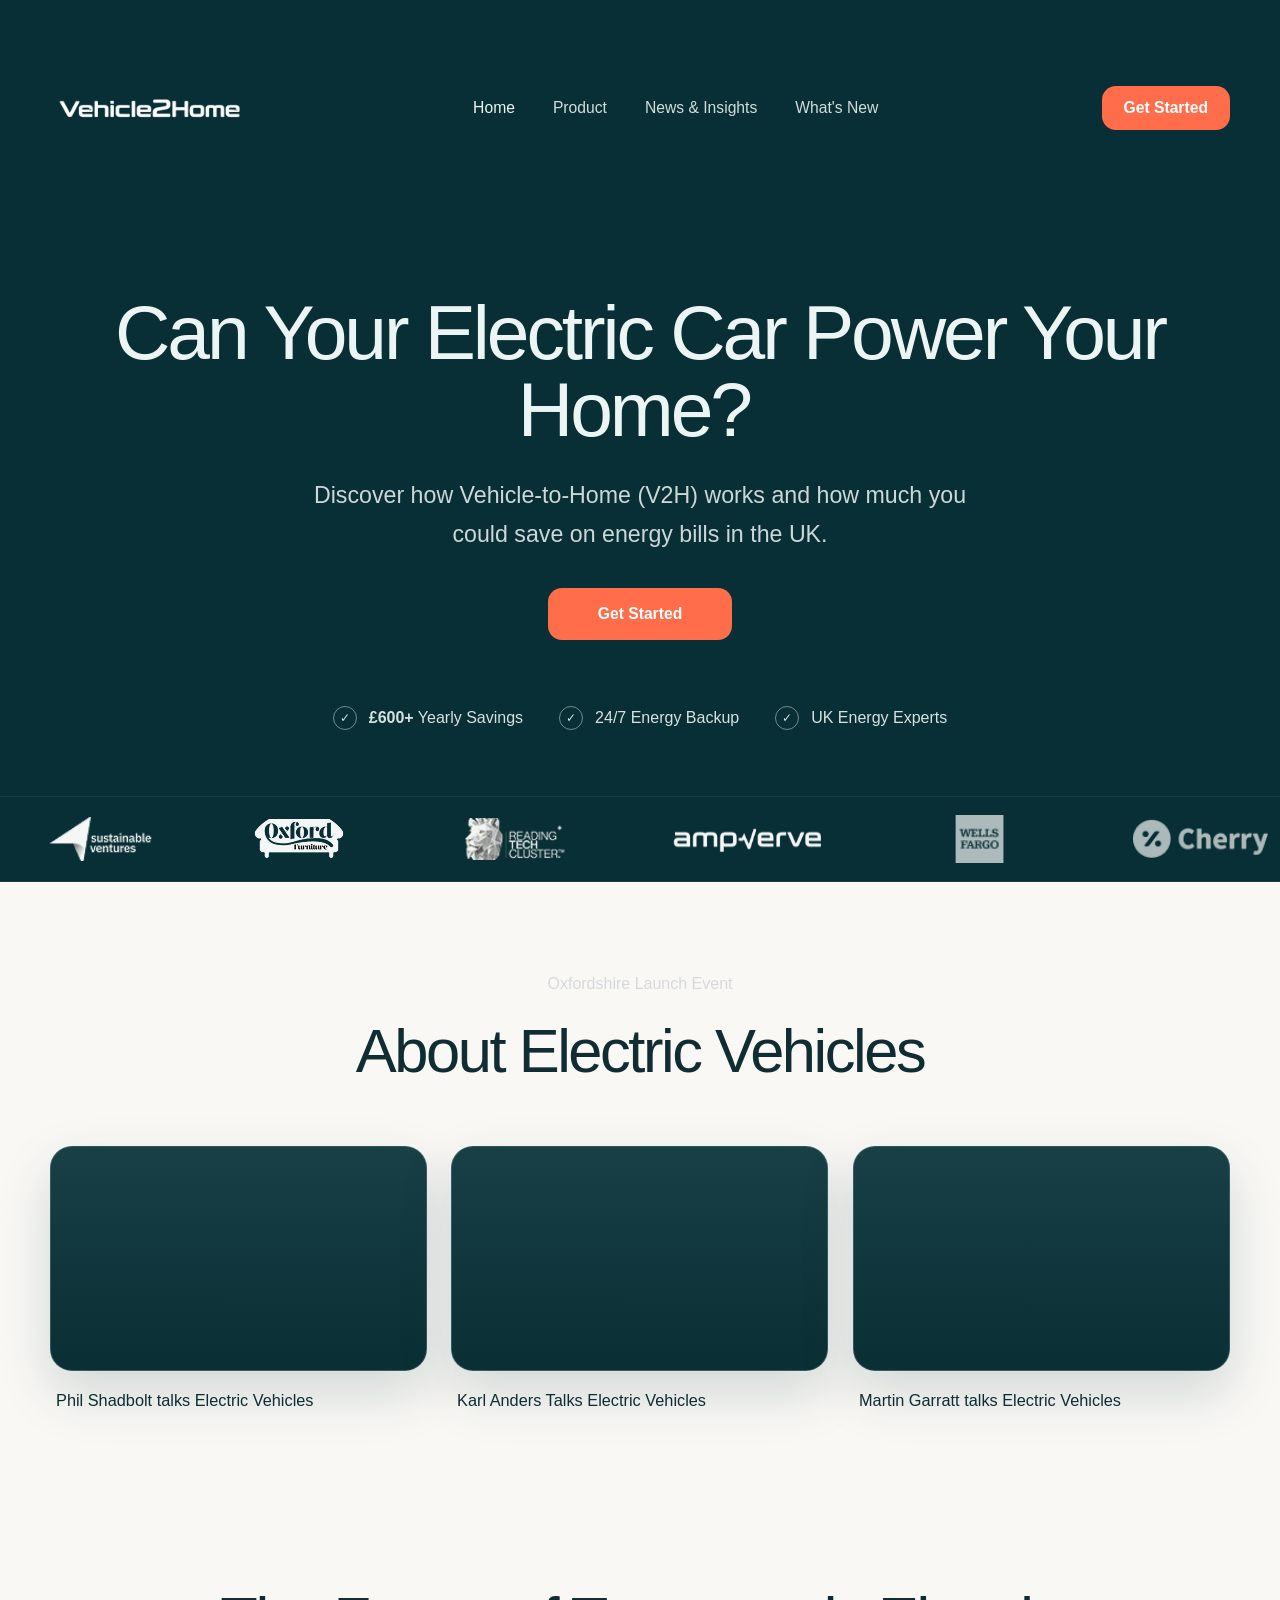
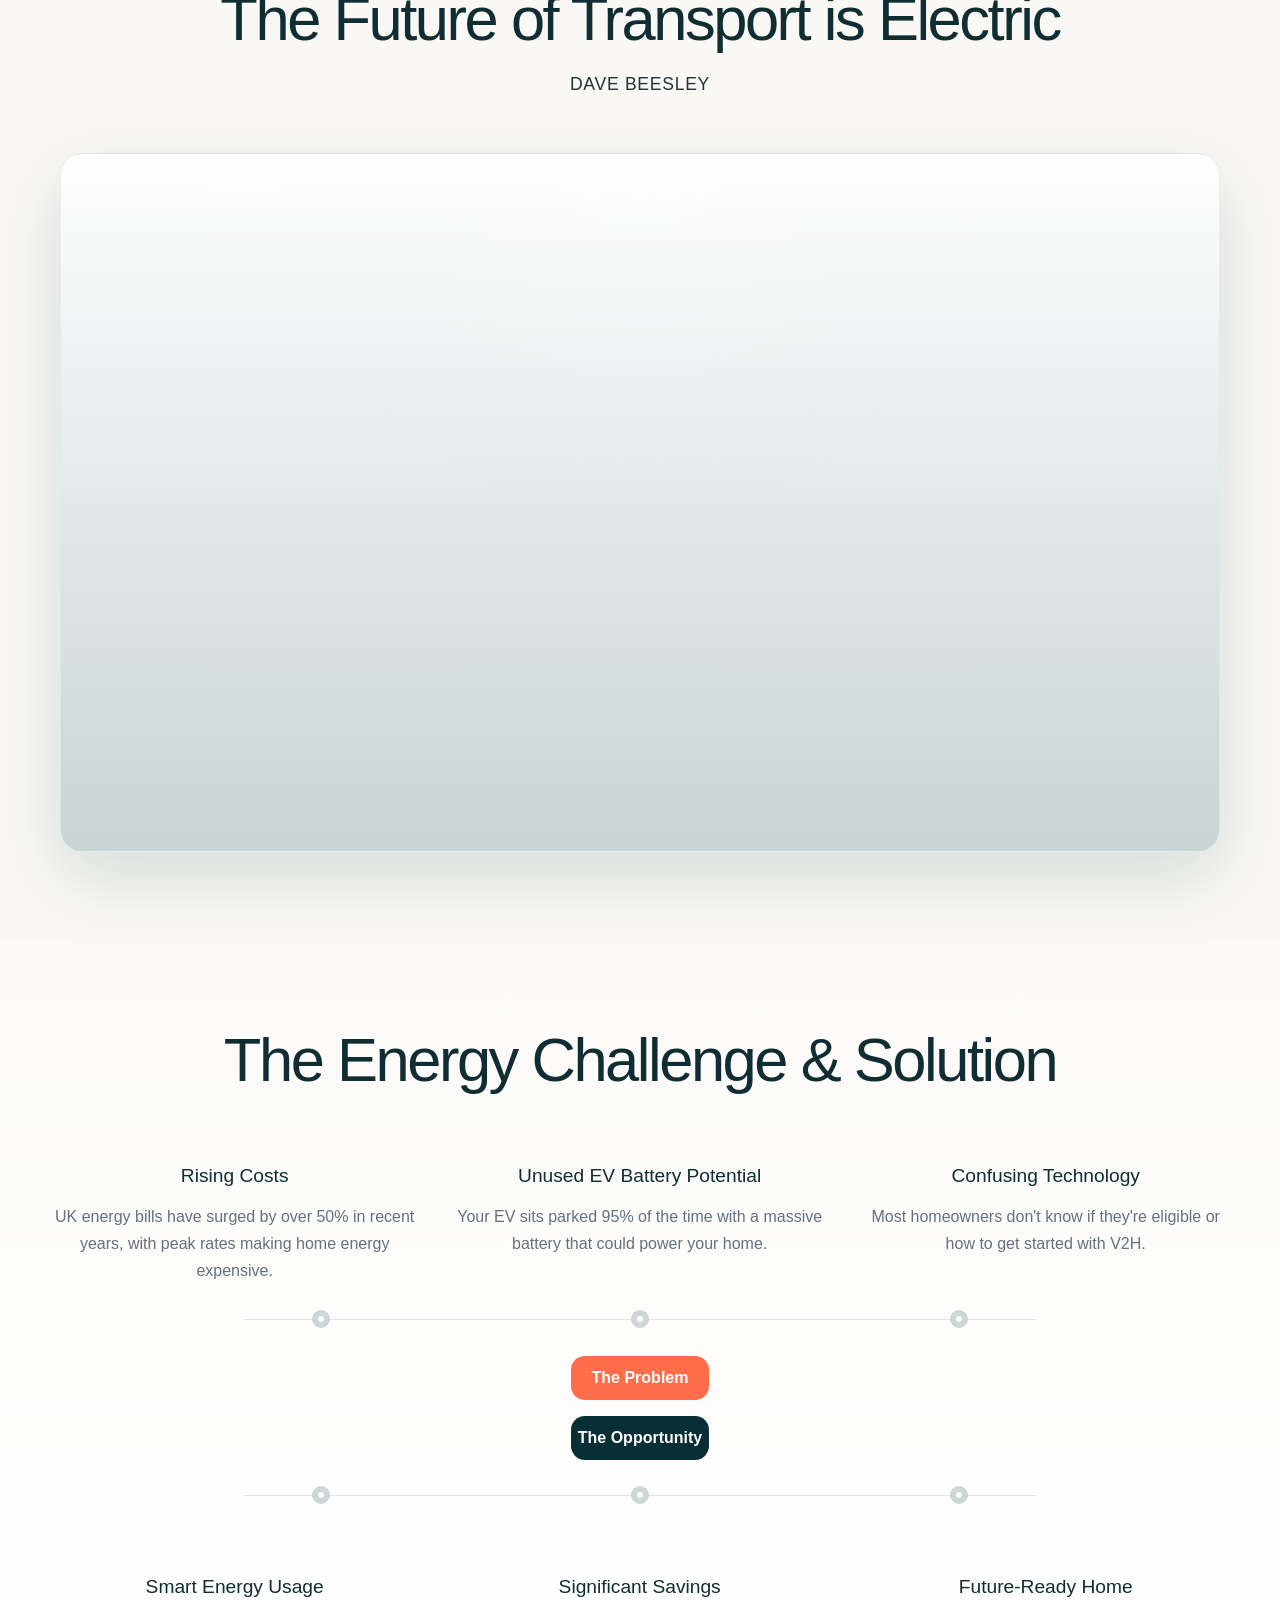
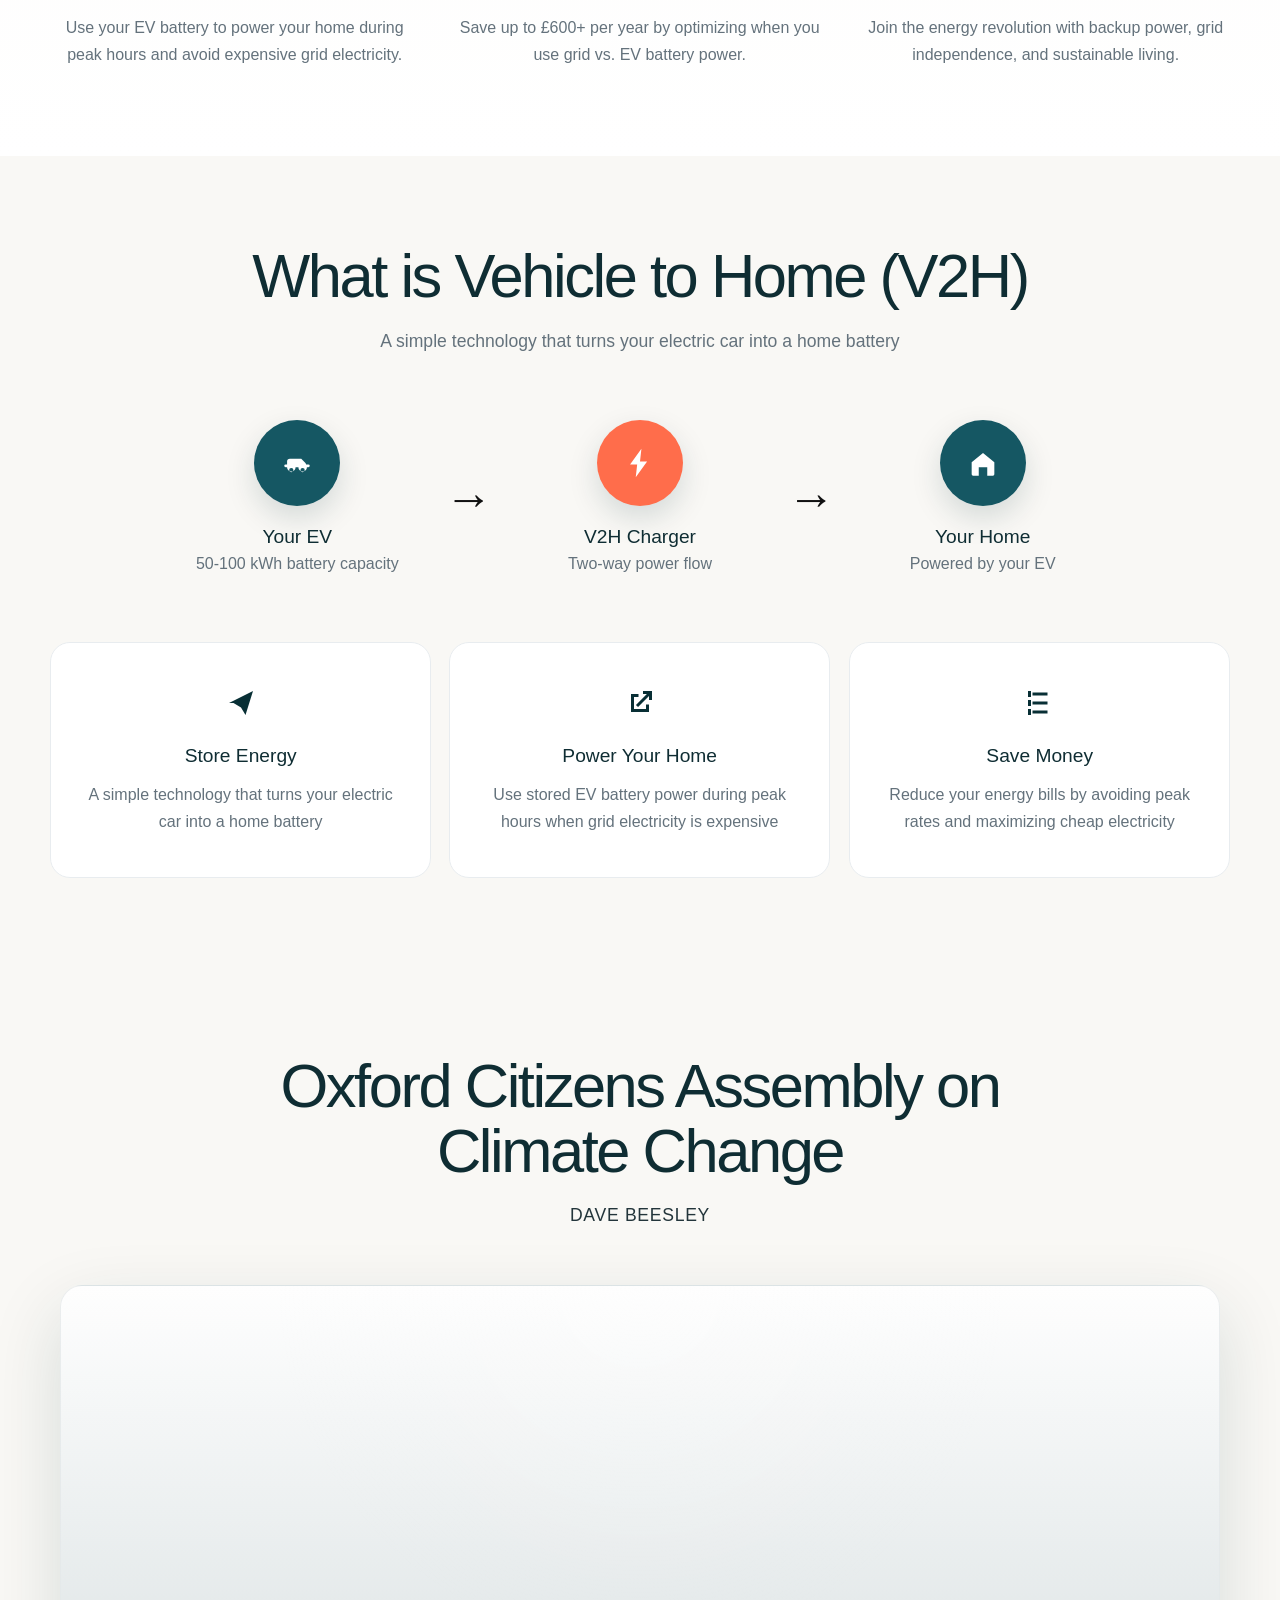
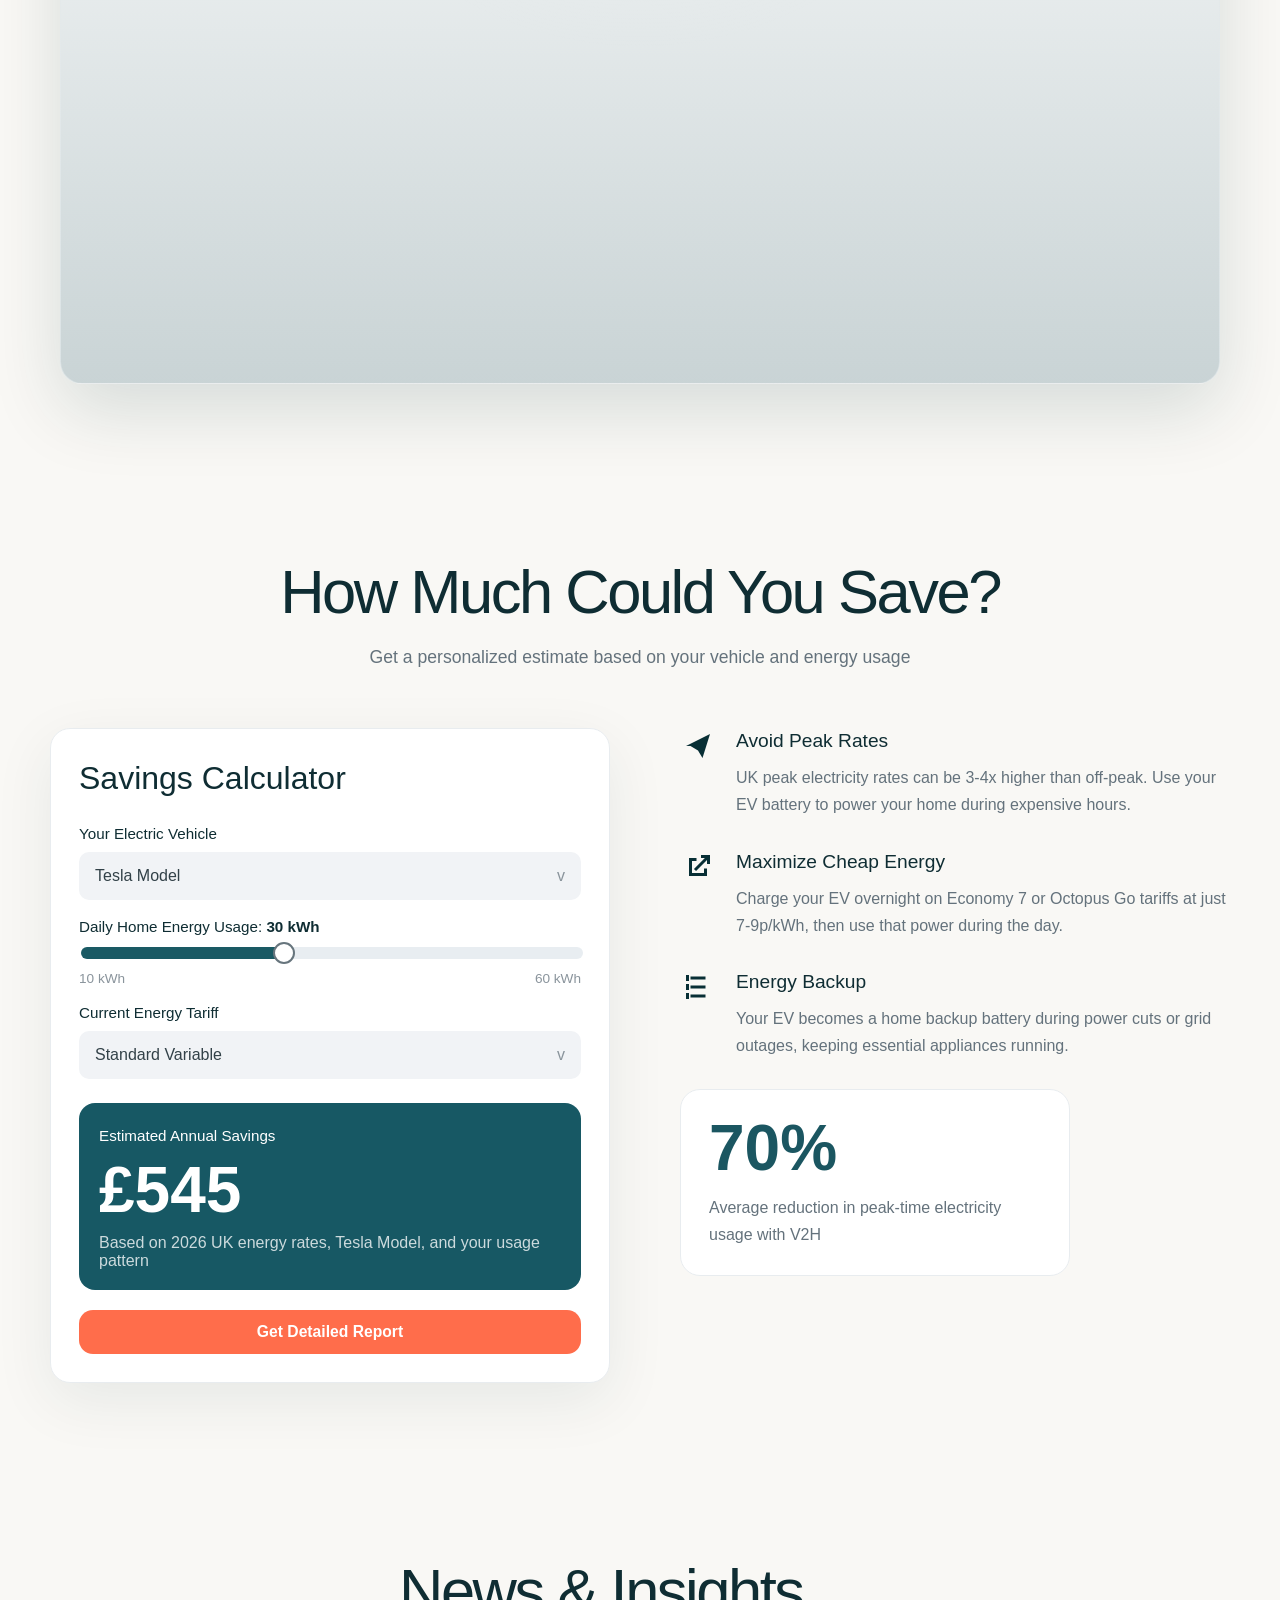
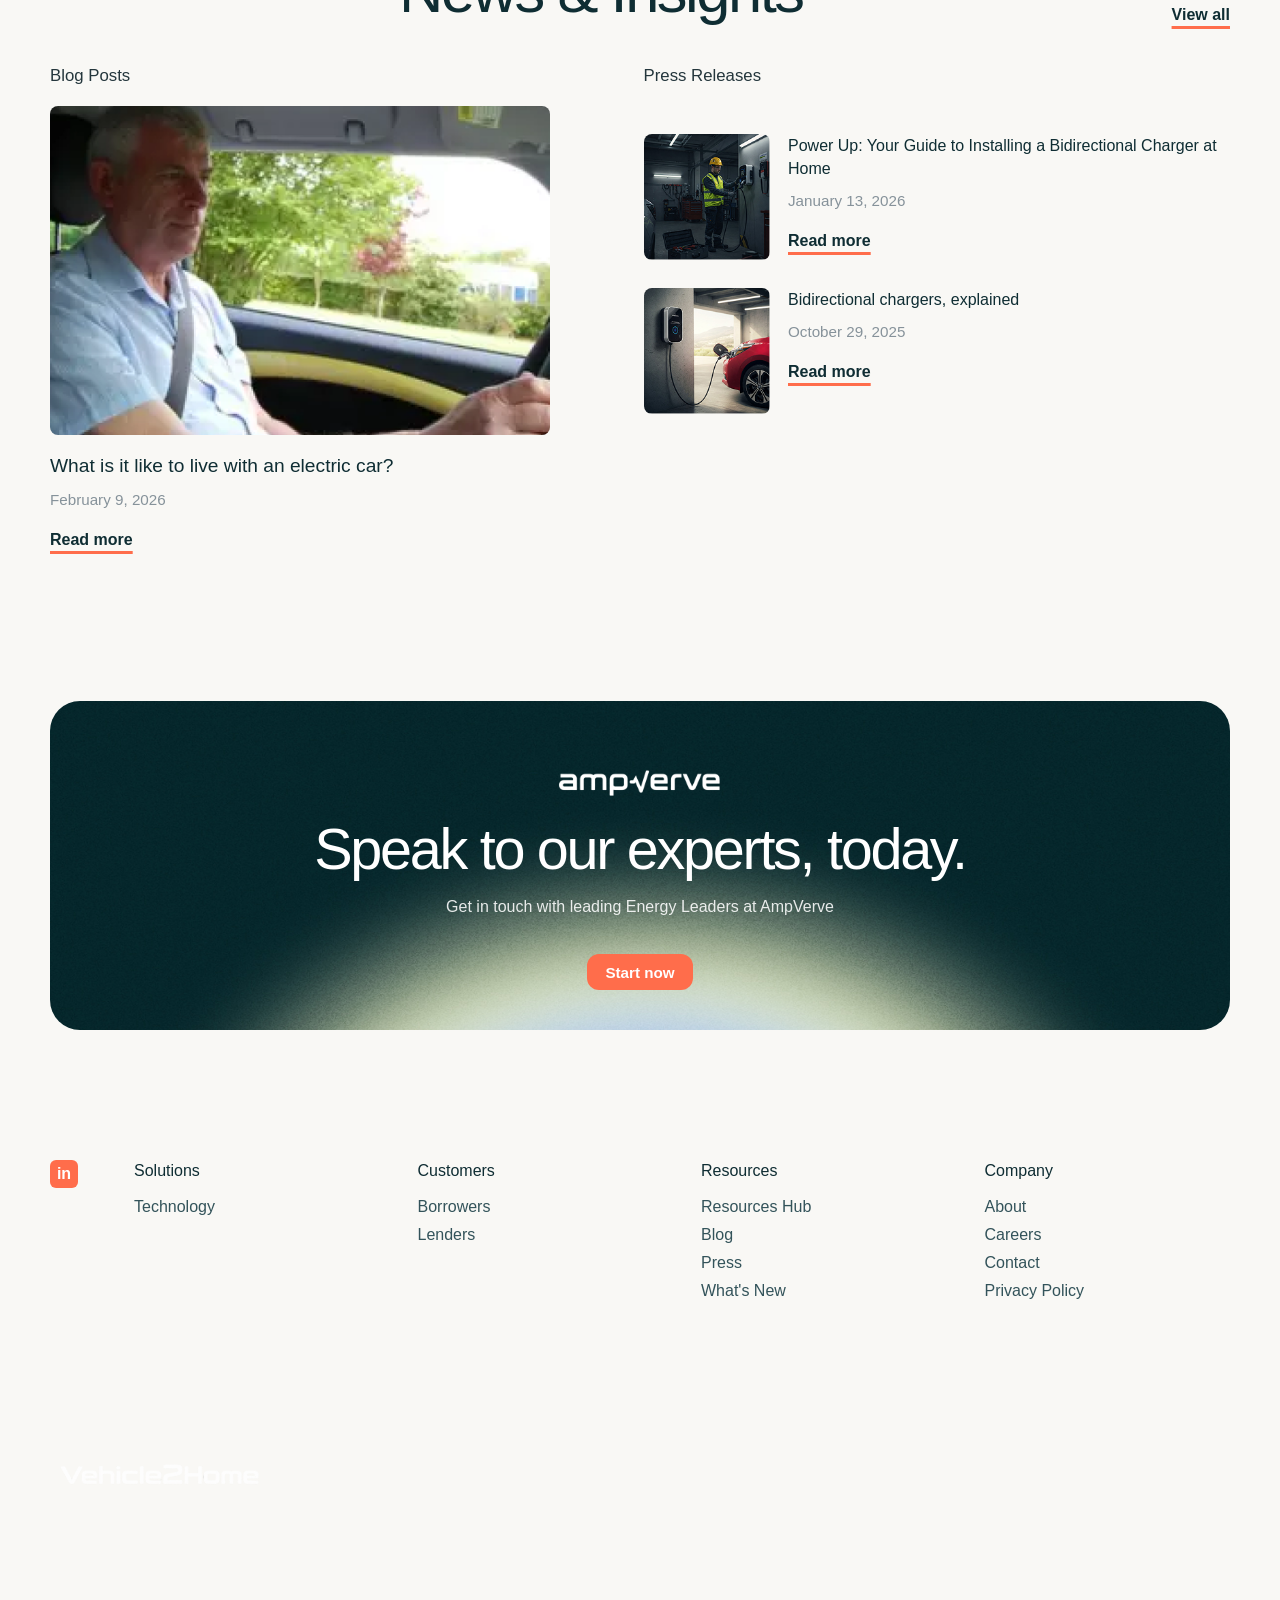
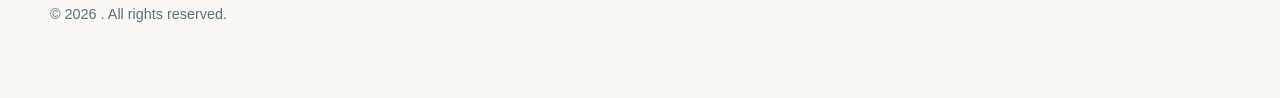
==== index.html @ 8e82f5bc "Build product page and polish site interactions" ====
<!DOCTYPE html>
<html lang="en">
<head>
  <meta charset="UTF-8">
  <meta name="viewport" content="width=device-width, initial-scale=1.0">
  <title>AmpVerve | Vehicle to Home</title>
  <link rel="stylesheet" href="styles.css">
</head>
<body>
  <header class="hero" id="top" data-hero-cursor>
    <div class="shell nav">
      <a class="brand brand-mark" href="#top" aria-label="Vehicle2Home home">
        <img class="site-logo header-logo" src="assets/vehicle2home-logo.png" alt="Vehicle2Home logo">
      </a>
      <nav class="nav-links" aria-label="Primary">
        <a href="#top" class="active">Home</a>
        <a href="product.html">Product</a>
        <a href="news-insights.html">News &amp; Insights</a>
        <a href="#save">What's New</a>
      </nav>
      <a class="btn btn-coral" href="#contact">Get Started</a>
    </div>

    <div class="shell hero-content">
      <h1 data-typewriter>Can Your Electric Car Power Your Home?</h1>
      <p>Discover how Vehicle-to-Home (V2H) works and how much you could save on energy bills in the UK.</p>
      <a class="btn btn-coral btn-large" href="#save">Get Started</a>

      <div class="hero-points">
        <div class="point">
          <span class="icon-ring">&#10003;</span>
          <span><strong>&pound;600+</strong> Yearly Savings</span>
        </div>
        <div class="point">
          <span class="icon-ring">&#10003;</span>
          <span>24/7 Energy Backup</span>
        </div>
        <div class="point">
          <span class="icon-ring">&#10003;</span>
          <span>UK Energy Experts</span>
        </div>
      </div>
    </div>

    <div class="logo-strip" aria-label="Partner logos">
      <div class="logo-marquee">
        <div class="logo-track">
          <img class="partner-logo microsoft-logo" src="assets/logo-microsoft.png" alt="Microsoft for Startups">
          <img class="partner-logo reading-logo" src="assets/logo-reading.png" alt="Reading Tech Cluster">
          <img class="partner-logo oxford-logo" src="assets/logo-oxford.png" alt="Oxford Furniture">
          <img class="partner-logo sustainable-logo" src="assets/ampverve-logo.svg" alt="AmpVerve">
          <img class="partner-logo wells-logo" src="assets/logo-wells-fargo.png" alt="Wells Fargo">
          <img class="partner-logo cherry-logo" src="assets/logo-cherry.png" alt="Cherry">
        </div>
        <div class="logo-track" aria-hidden="true">
          <img class="partner-logo microsoft-logo" src="assets/logo-microsoft.png" alt="">
          <img class="partner-logo reading-logo" src="assets/logo-reading.png" alt="">
          <img class="partner-logo oxford-logo" src="assets/logo-oxford.png" alt="">
          <img class="partner-logo sustainable-logo" src="assets/ampverve-logo.svg" alt="">
          <img class="partner-logo wells-logo" src="assets/logo-wells-fargo.png" alt="">
          <img class="partner-logo cherry-logo" src="assets/logo-cherry.png" alt="">
        </div>
      </div>
    </div>
  </header>

  <main>
    <section class="section intro">
      <div class="shell">
        <p class="eyebrow">Oxfordshire Launch Event</p>
        <h2>About Electric Vehicles</h2>
        <div class="video-grid">
          <article class="video-card">
            <div class="thumb">
              <iframe
                src="https://www.youtube.com/embed/gOYSYdoYeGI"
                title="Phil Shadbolt talks Electric Vehicles"
                loading="lazy"
                allow="accelerometer; autoplay; clipboard-write; encrypted-media; gyroscope; picture-in-picture; web-share"
                referrerpolicy="strict-origin-when-cross-origin"
                allowfullscreen
              ></iframe>
            </div>
            <h3>Phil Shadbolt talks Electric Vehicles</h3>
          </article>
          <article class="video-card">
            <div class="thumb">
              <iframe
                src="https://www.youtube.com/embed/dibgXOIW6_g"
                title="Martin Garratt talks Electric Vehicles"
                loading="lazy"
                allow="accelerometer; autoplay; clipboard-write; encrypted-media; gyroscope; picture-in-picture; web-share"
                referrerpolicy="strict-origin-when-cross-origin"
                allowfullscreen
              ></iframe>
            </div>
            <h3>Karl Anders Talks Electric Vehicles</h3>
          </article>
          <article class="video-card">
            <div class="thumb">
              <iframe
                src="https://www.youtube.com/embed/gjMqmuMYJC0"
                title="Martin Garratt talks Electric Vehicles"
                loading="lazy"
                allow="accelerometer; autoplay; clipboard-write; encrypted-media; gyroscope; picture-in-picture; web-share"
                referrerpolicy="strict-origin-when-cross-origin"
                allowfullscreen
              ></iframe>
            </div>
            <h3>Martin Garratt talks Electric Vehicles</h3>
          </article>
        </div>
      </div>
    </section>

    <section class="section feature-video">
      <div class="shell narrow">
        <h2>The Future of Transport is Electric</h2>
        <p class="speaker">DAVE BEESLEY</p>
        <div class="hero-video">
          <iframe
            src="https://www.youtube.com/embed/PTpipJtxARk"
            title="The Future of Transport is Electric"
            loading="lazy"
            allow="accelerometer; autoplay; clipboard-write; encrypted-media; gyroscope; picture-in-picture; web-share"
            referrerpolicy="strict-origin-when-cross-origin"
            allowfullscreen
          ></iframe>
        </div>
      </div>
    </section>

    <section class="section challenge">
      <div class="shell">
        <h2>The Energy Challenge &amp; Solution</h2>
        <div class="timeline problems">
          <div class="timeline-item">
            <h3>Rising Costs</h3>
            <p>UK energy bills have surged by over 50% in recent years, with peak rates making home energy expensive.</p>
          </div>
          <div class="timeline-item">
            <h3>Unused EV Battery Potential</h3>
            <p>Your EV sits parked 95% of the time with a massive battery that could power your home.</p>
          </div>
          <div class="timeline-item">
            <h3>Confusing Technology</h3>
            <p>Most homeowners don't know if they're eligible or how to get started with V2H.</p>
          </div>
        </div>
        <div class="timeline-line">
          <span></span>
          <span></span>
          <span></span>
        </div>
        <div class="badge-stack">
          <span class="pill pill-coral">The Problem</span>
          <span class="pill pill-deep">The Opportunity</span>
        </div>
        <div class="timeline-line bottom">
          <span></span>
          <span></span>
          <span></span>
        </div>
        <div class="timeline opportunities">
          <div class="timeline-item">
            <h3>Smart Energy Usage</h3>
            <p>Use your EV battery to power your home during peak hours and avoid expensive grid electricity.</p>
          </div>
          <div class="timeline-item">
            <h3>Significant Savings</h3>
            <p>Save up to &pound;600+ per year by optimizing when you use grid vs. EV battery power.</p>
          </div>
          <div class="timeline-item">
            <h3>Future-Ready Home</h3>
            <p>Join the energy revolution with backup power, grid independence, and sustainable living.</p>
          </div>
        </div>
      </div>
    </section>

    <section class="section v2h" id="v2h">
      <div class="shell">
        <h2>What is Vehicle to Home (V2H)</h2>
        <p class="section-copy">A simple technology that turns your electric car into a home battery</p>

        <div class="v2h-flow">
          <div class="flow-step">
            <div class="flow-icon deep">
              <svg viewBox="0 0 24 24" aria-hidden="true"><path d="M5 14.5V11a2 2 0 0 1 2-2h8l2.8 2.8A2 2 0 0 1 18.4 13H20a1 1 0 1 1 0 2h-1a3 3 0 0 1-6 0h-2a3 3 0 0 1-6 0H4a1 1 0 1 1 0-2h1Zm3 1a1.5 1.5 0 1 0 .001 2.999A1.5 1.5 0 0 0 8 15.5Zm8 0a1.5 1.5 0 1 0 .001 2.999A1.5 1.5 0 0 0 16 15.5Z"/></svg>
            </div>
            <h3>Your EV</h3>
            <p>50-100 kWh battery capacity</p>
          </div>
          <div class="flow-arrow">&rarr;</div>
          <div class="flow-step">
            <div class="flow-icon coral">
              <svg viewBox="0 0 24 24" aria-hidden="true"><path d="M13 2 5 13h5l-1 9 8-11h-5l1-9Z"/></svg>
            </div>
            <h3>V2H Charger</h3>
            <p>Two-way power flow</p>
          </div>
          <div class="flow-arrow">&rarr;</div>
          <div class="flow-step">
            <div class="flow-icon deep">
              <svg viewBox="0 0 24 24" aria-hidden="true"><path d="M4 11.5 12 5l8 6.5V20a1 1 0 0 1-1 1h-4v-6H9v6H5a1 1 0 0 1-1-1v-8.5Z"/></svg>
            </div>
            <h3>Your Home</h3>
            <p>Powered by your EV</p>
          </div>
        </div>

        <div class="benefit-grid">
          <article class="benefit-card">
            <div class="mini-icon">
              <svg viewBox="0 0 24 24" aria-hidden="true"><path d="m4 12 16-8-5 16-3-5-5-3Z"/></svg>
            </div>
            <h3>Store Energy</h3>
            <p>A simple technology that turns your electric car into a home battery</p>
          </article>
          <article class="benefit-card">
            <div class="mini-icon">
              <svg viewBox="0 0 24 24" aria-hidden="true"><path d="M14 4h6v6h-2V7.4l-7.3 7.3-1.4-1.4L16.6 6H14V4ZM6 6h5v2H8v8h8v-3h2v5H6V6Z"/></svg>
            </div>
            <h3>Power Your Home</h3>
            <p>Use stored EV battery power during peak hours when grid electricity is expensive</p>
          </article>
          <article class="benefit-card">
            <div class="mini-icon">
              <svg viewBox="0 0 24 24" aria-hidden="true"><path d="M7 5h10v2H7V5Zm0 6h10v2H7v-2Zm0 6h10v2H7v-2ZM4 4h2v4H4V4Zm0 6h2v4H4v-4Zm0 6h2v4H4v-4Z"/></svg>
            </div>
            <h3>Save Money</h3>
            <p>Reduce your energy bills by avoiding peak rates and maximizing cheap electricity</p>
          </article>
        </div>
      </div>
    </section>

    <section class="section feature-video">
      <div class="shell narrow">
        <h2>Oxford Citizens Assembly on Climate Change</h2>
        <p class="speaker">DAVE BEESLEY</p>
        <div class="hero-video">
          <iframe
            src="https://www.youtube.com/embed/w7dtsLtfBcI"
            title="Oxford Citizens Assembly on Climate Change"
            loading="lazy"
            allow="accelerometer; autoplay; clipboard-write; encrypted-media; gyroscope; picture-in-picture; web-share"
            referrerpolicy="strict-origin-when-cross-origin"
            allowfullscreen
          ></iframe>
        </div>
      </div>
    </section>

    <section class="section savings" id="save">
      <div class="shell">
        <h2>How Much Could You Save?</h2>
        <p class="section-copy">Get a personalized estimate based on your vehicle and energy usage</p>

        <div class="savings-layout">
          <div class="calculator-card">
            <h3>Savings Calculator</h3>
            <label for="vehicle">Your Electric Vehicle</label>
            <div class="select-shell">
              <select id="vehicle">
                <option value="tesla">Tesla Model</option>
                <option value="nissan">Nissan Leaf</option>
                <option value="hyundai">Hyundai Ioniq 5</option>
                <option value="kia">Kia EV6</option>
              </select>
            </div>

            <label for="usage">Daily Home Energy Usage: <strong><span id="usage-value">30</span> kWh</strong></label>
            <input id="usage" type="range" min="10" max="60" value="30">
            <div class="range-scale">
              <span>10 kWh</span>
              <span>60 kWh</span>
            </div>

            <label for="tariff">Current Energy Tariff</label>
            <div class="select-shell">
              <select id="tariff">
                <option value="standard">Standard Variable</option>
                <option value="economy7">Economy 7</option>
                <option value="octopus">Octopus Go</option>
              </select>
            </div>

            <div class="estimate-card">
              <p>Estimated Annual Savings</p>
              <strong id="savings-amount">&pound;600</strong>
              <span id="estimate-copy">Based on 2026 UK energy rates and your usage pattern</span>
            </div>

            <a class="btn btn-coral btn-full" href="#contact">Get Detailed Report</a>
          </div>

          <div class="savings-notes">
            <article>
              <div class="mini-icon">
                <svg viewBox="0 0 24 24" aria-hidden="true"><path d="m4 12 16-8-5 16-3-5-5-3Z"/></svg>
              </div>
              <div>
                <h3>Avoid Peak Rates</h3>
                <p>UK peak electricity rates can be 3-4x higher than off-peak. Use your EV battery to power your home during expensive hours.</p>
              </div>
            </article>
            <article>
              <div class="mini-icon">
                <svg viewBox="0 0 24 24" aria-hidden="true"><path d="M14 4h6v6h-2V7.4l-7.3 7.3-1.4-1.4L16.6 6H14V4ZM6 6h5v2H8v8h8v-3h2v5H6V6Z"/></svg>
              </div>
              <div>
                <h3>Maximize Cheap Energy</h3>
                <p>Charge your EV overnight on Economy 7 or Octopus Go tariffs at just 7-9p/kWh, then use that power during the day.</p>
              </div>
            </article>
            <article>
              <div class="mini-icon">
                <svg viewBox="0 0 24 24" aria-hidden="true"><path d="M7 5h10v2H7V5Zm0 6h10v2H7v-2Zm0 6h10v2H7v-2ZM4 4h2v4H4V4Zm0 6h2v4H4v-4Zm0 6h2v4H4v-4Z"/></svg>
              </div>
              <div>
                <h3>Energy Backup</h3>
                <p>Your EV becomes a home backup battery during power cuts or grid outages, keeping essential appliances running.</p>
              </div>
            </article>

            <div class="stat-card">
              <strong>70%</strong>
              <p>Average reduction in peak-time electricity usage with V2H</p>
            </div>
          </div>
        </div>
      </div>
    </section>

    <section class="section news" id="news">
      <div class="shell">
        <div class="news-head">
          <h2>News &amp; Insights</h2>
          <a href="#contact">View all</a>
        </div>

        <div class="news-layout">
          <article class="main-story">
            <p class="story-type">Blog Posts</p>
            <img src="assets/news-main-custom.png" alt="Driver speaking inside an electric vehicle">
            <h3>What is it like to live with an electric car?</h3>
            <p class="story-date">February 9, 2026</p>
            <a href="blog-details.html">Read more</a>
          </article>

          <div class="story-list">
            <p class="story-type">Press Releases</p>

            <article class="story-item">
              <img class="story-thumb" src="assets/story-power-up.png" alt="Engineer installing a bidirectional charger">
              <div>
                <h3>Power Up: Your Guide to Installing a Bidirectional Charger at Home</h3>
                <p class="story-date">January 13, 2026</p>
                <a href="blog-details.html">Read more</a>
              </div>
            </article>

            <article class="story-item">
              <img class="story-thumb" src="assets/story-bidirectional.png" alt="Bidirectional charger connected to an electric car">
              <div>
                <h3>Bidirectional chargers, explained</h3>
                <p class="story-date">October 29, 2025</p>
                <a href="blog-details.html">Read more</a>
              </div>
            </article>
          </div>
        </div>
      </div>
    </section>

    <section class="section cta" id="contact">
      <div class="shell">
        <div class="cta-panel">
          <img class="cta-logo" src="assets/ampverve-logo.svg" alt="AmpVerve logo">
          <h2>Speak to our experts, today.</h2>
          <p>Get in touch with leading Energy Leaders at AmpVerve</p>
          <a class="btn btn-coral" href="mailto:hello@ampverve.com">Start now</a>
        </div>
      </div>
    </section>
  </main>

  <footer class="footer">
    <div class="shell footer-grid">
      <a class="social" href="#top" aria-label="LinkedIn">in</a>

      <div class="footer-links">
        <div>
          <h3>Solutions</h3>
          <a href="product.html">Technology</a>
        </div>
        <div>
          <h3>Customers</h3>
          <a href="#contact">Borrowers</a>
          <a href="#contact">Lenders</a>
        </div>
        <div>
          <h3>Resources</h3>
          <a href="#news">Resources Hub</a>
          <a href="#news">Blog</a>
          <a href="#news">Press</a>
          <a href="#save">What's New</a>
        </div>
        <div>
          <h3>Company</h3>
          <a href="#top">About</a>
          <a href="#contact">Careers</a>
          <a href="#contact">Contact</a>
          <a href="#contact">Privacy Policy</a>
        </div>
      </div>
    </div>
    <div class="shell footer-bottom">
      <img class="site-logo footer-logo" src="assets/vehicle2home-logo.png" alt="Vehicle2Home logo">
      <p>&copy; 2026 . All rights reserved.</p>
    </div>
  </footer>

  <script src="script.js"></script>
</body>
</html>
---- styles.css ----
:root {
  --bg: #f9f8f5;
  --panel: #ffffff;
  --deep: #082f35;
  --deep-soft: #124951;
  --text: #0f2d33;
  --muted: #64727c;
  --line: #dde3e8;
  --coral: #ff6d4b;
  --shadow: 0 18px 60px rgba(8, 47, 53, 0.08);
}

*,
*::before,
*::after {
  box-sizing: border-box;
}

html {
  scroll-behavior: smooth;
}

body {
  margin: 0;
  font-family: Aptos, "Segoe UI", "Trebuchet MS", sans-serif;
  color: var(--text);
  background: var(--bg);
}

body.hero-cursor-active {
  cursor: none;
}

img {
  max-width: 100%;
  display: block;
}

a {
  color: inherit;
  text-decoration: none;
}

.shell {
  width: min(1180px, calc(100vw - 48px));
  margin: 0 auto;
}

.narrow {
  width: min(1320px, calc(100vw - 120px));
}

.section {
  padding: 88px 0;
}

[data-reveal] {
  opacity: 0;
  transform: translateY(34px);
  transition: opacity 700ms ease, transform 700ms ease;
  will-change: opacity, transform;
}

[data-reveal].is-visible {
  opacity: 1;
  transform: translateY(0);
}

[data-reveal="left"] {
  transform: translateX(-34px);
}

[data-reveal="right"] {
  transform: translateX(34px);
}

[data-reveal="left"].is-visible,
[data-reveal="right"].is-visible {
  transform: translateX(0);
}

h1,
h2,
h3,
p {
  margin: 0;
}

h1,
h2 {
  letter-spacing: -0.04em;
  font-weight: 300;
}

h1 {
  font-size: clamp(3rem, 6vw, 5rem);
  line-height: 1;
}

h2 {
  font-size: clamp(2.5rem, 4.8vw, 4rem);
  text-align: center;
  line-height: 1.05;
}

h3 {
  font-size: 1.2rem;
  line-height: 1.35;
  font-weight: 500;
}

p {
  line-height: 1.7;
}

.btn {
  display: inline-flex;
  align-items: center;
  justify-content: center;
  min-height: 44px;
  padding: 0 22px;
  border-radius: 14px;
  font-size: 0.98rem;
  font-weight: 600;
  transition: transform 160ms ease, box-shadow 160ms ease, background 160ms ease;
}

.btn:hover {
  transform: translateY(-1px);
  box-shadow: 0 12px 24px rgba(255, 109, 75, 0.25);
}

.btn-coral {
  background: var(--coral);
  color: #fff;
}

.btn-large {
  min-width: 184px;
  min-height: 52px;
}

.btn-full {
  width: 100%;
}

.hero {
  background: var(--deep);
  color: #edf5f4;
}

.hero-cursor {
  position: fixed;
  left: 0;
  top: 0;
  z-index: 30;
  width: 118px;
  height: 118px;
  border-radius: 50%;
  pointer-events: none;
  opacity: 0;
  transform: translate3d(-50%, -50%, 0) scale(0.7);
  background:
    radial-gradient(circle, rgba(255, 255, 255, 0.22) 0%, rgba(255, 255, 255, 0.12) 28%, rgba(255, 109, 75, 0.14) 55%, rgba(255, 109, 75, 0) 72%);
  border: 1px solid rgba(255, 255, 255, 0.16);
  backdrop-filter: blur(3px);
  mix-blend-mode: screen;
  transition: opacity 180ms ease, transform 180ms ease;
}

.hero-cursor::before {
  content: "Explore";
  position: absolute;
  inset: 0;
  display: grid;
  place-items: center;
  color: rgba(255, 255, 255, 0.9);
  font-size: 0.82rem;
  font-weight: 600;
  letter-spacing: 0.06em;
  text-transform: uppercase;
}

.hero-cursor.is-visible {
  opacity: 1;
  transform: translate3d(-50%, -50%, 0) scale(1);
}

.hero-cursor.is-pressed {
  transform: translate3d(-50%, -50%, 0) scale(0.92);
}

.nav {
  display: flex;
  align-items: center;
  justify-content: space-between;
  gap: 24px;
  padding: 8px 0;
}

.brand {
  font-size: 2rem;
  font-weight: 700;
}

.brand-mark {
  letter-spacing: -0.06em;
}

.site-logo {
  display: block;
  height: auto;
}

.header-logo {
  width: 200px;
}

.nav-links {
  display: flex;
  gap: 38px;
  font-size: 0.98rem;
}

.nav-links a {
  opacity: 0.88;
}

.nav-links a.active,
.nav-links a:hover {
  opacity: 1;
}

.hero-content {
  display: grid;
  place-items: center;
  text-align: center;
  padding: 78px 0 56px;
}

.hero-content p {
  max-width: 670px;
  margin-top: 28px;
  font-size: 1.45rem;
  color: rgba(237, 245, 244, 0.85);
}

.hero-content .btn {
  margin-top: 34px;
}

[data-typewriter]::after {
  content: "";
  display: inline-block;
  width: 0.08em;
  height: 0.9em;
  margin-left: 0.08em;
  vertical-align: -0.08em;
  background: currentColor;
  animation: type-caret 900ms steps(1) infinite;
}

[data-typewriter].typewriter-done::after {
  opacity: 0;
}

.hero-points {
  display: flex;
  flex-wrap: wrap;
  justify-content: center;
  gap: 36px;
  margin-top: 66px;
  padding-bottom: 10px;
}

.point {
  display: inline-flex;
  align-items: center;
  gap: 12px;
  color: rgba(237, 245, 244, 0.9);
}

.icon-ring {
  display: inline-grid;
  place-items: center;
  width: 24px;
  height: 24px;
  border: 1px solid rgba(237, 245, 244, 0.45);
  border-radius: 50%;
  font-size: 0.72rem;
}

.logo-strip {
  border-top: 1px solid rgba(237, 245, 244, 0.08);
  border-bottom: 1px solid rgba(237, 245, 244, 0.08);
  overflow: hidden;
}

.logo-marquee {
  display: flex;
  width: max-content;
  min-width: 100%;
}

.logo-track {
  display: flex;
  flex: 0 0 auto;
  align-items: center;
  gap: clamp(46px, 6vw, 86px);
  padding: 18px clamp(24px, 4vw, 40px);
  animation: logo-scroll 28s linear infinite;
}

.partner-logo {
  width: auto;
  height: 38px;
  object-fit: contain;
  flex: 0 0 auto;
  opacity: 0.96;
}

.microsoft-logo {
  height: 44px;
}

.reading-logo {
  height: 40px;
}

.oxford-logo {
  height: 42px;
}

.sustainable-logo {
  height: 30px;
}

.wells-logo {
  height: 48px;
}

.cherry-logo {
  height: 42px;
}

@keyframes logo-scroll {
  from {
    transform: translateX(0);
  }

  to {
    transform: translateX(-100%);
  }
}

@keyframes type-caret {
  0%,
  49% {
    opacity: 1;
  }

  50%,
  100% {
    opacity: 0;
  }
}

.eyebrow {
  text-align: center;
  color: #d6d9dc;
  margin-bottom: 22px;
}

.intro h2,
.feature-video h2,
.challenge h2,
.v2h h2,
.savings h2,
.news h2,
.cta h2 {
  max-width: 900px;
  margin: 0 auto;
}

.video-grid {
  display: grid;
  grid-template-columns: repeat(3, 1fr);
  gap: 24px;
  margin-top: 62px;
}

.video-card {
  transition: transform 220ms ease;
}

.video-card h3 {
  margin-top: 18px;
  font-size: 1.02rem;
  padding: 0 6px;
}

.thumb,
.hero-video {
  position: relative;
  overflow: hidden;
  border-radius: 22px;
  background: linear-gradient(180deg, #0f383f 0%, #0a2f35 100%);
  box-shadow: 0 22px 54px rgba(8, 47, 53, 0.16);
}

.thumb {
  aspect-ratio: 1.68;
  border: 1px solid rgba(255, 255, 255, 0.18);
}

.thumb::after,
.hero-video::after {
  content: "";
  position: absolute;
  inset: 0;
  background: linear-gradient(180deg, rgba(255, 255, 255, 0.04), rgba(8, 47, 53, 0.16));
  pointer-events: none;
  transition: opacity 220ms ease;
}

.thumb img,
.thumb iframe,
.hero-video img,
.hero-video iframe,
.main-story img {
  width: 100%;
  height: 100%;
  object-fit: cover;
}

.thumb img,
.thumb iframe,
.hero-video img,
.hero-video iframe {
  transform: scale(1);
  transition: transform 280ms ease;
}

.thumb iframe,
.hero-video iframe {
  border: 0;
  display: block;
}

.video-card:hover {
  transform: translateY(-4px);
}

.video-card:hover .thumb iframe,
.video-card:hover .thumb img,
.hero-video:hover iframe,
.hero-video:hover img {
  transform: scale(1.045);
}

.video-card:hover .thumb::after,
.hero-video:hover::after {
  opacity: 0.6;
}

.play-button {
  position: absolute;
  inset: 50% auto auto 50%;
  width: 170px;
  height: 170px;
  transform: translate(-50%, -50%);
  border-radius: 50%;
  background: rgba(255, 255, 255, 0.96);
  border: 6px solid rgba(0, 0, 0, 0.14);
  box-shadow: 0 10px 30px rgba(0, 0, 0, 0.12);
}

.play-button::before {
  content: "";
  position: absolute;
  inset: 50% auto auto 54%;
  transform: translate(-50%, -50%);
  border-top: 28px solid transparent;
  border-bottom: 28px solid transparent;
  border-left: 42px solid #000;
}

.play-button.small {
  width: 102px;
  height: 102px;
}

.play-button.small::before {
  border-top-width: 18px;
  border-bottom-width: 18px;
  border-left-width: 28px;
}

.speaker,
.section-copy {
  margin-top: 18px;
  text-align: center;
  color: var(--muted);
  font-size: 1.1rem;
}

.speaker {
  text-transform: uppercase;
  color: #23353b;
  letter-spacing: 0.04em;
}

.hero-video {
  margin-top: 54px;
  aspect-ratio: 1.66;
  border: 1px solid rgba(8, 47, 53, 0.08);
  background:
    radial-gradient(circle at 50% 0%, rgba(255, 255, 255, 0.32), transparent 40%),
    linear-gradient(180deg, #fefefe 0%, #eef3f4 100%);
  box-shadow: 0 26px 72px rgba(8, 47, 53, 0.14);
}

.challenge {
  background: linear-gradient(180deg, #fbfaf8 0%, #fff 100%);
}

.timeline {
  display: grid;
  grid-template-columns: repeat(3, 1fr);
  gap: 36px;
  margin-top: 70px;
}

.timeline-item {
  text-align: center;
}

.timeline-item p {
  margin-top: 14px;
  color: var(--muted);
}

.timeline-line {
  position: relative;
  display: grid;
  grid-template-columns: repeat(3, 1fr);
  align-items: center;
  gap: 36px;
  width: min(920px, 100%);
  margin: 26px auto 0;
}

.timeline-line::before {
  content: "";
  position: absolute;
  left: 7%;
  right: 7%;
  top: 50%;
  height: 1px;
  background: var(--line);
}

.timeline-line span {
  position: relative;
  justify-self: center;
  width: 18px;
  height: 18px;
  background: #fff;
  border: 6px solid #cfd5d9;
  border-radius: 50%;
}

.badge-stack {
  display: grid;
  justify-content: center;
  gap: 16px;
  margin: 28px 0 12px;
}

.pill {
  display: inline-flex;
  justify-content: center;
  align-items: center;
  min-width: 138px;
  height: 44px;
  border-radius: 14px;
  color: #fff;
  font-weight: 600;
}

.pill-coral {
  background: var(--coral);
}

.pill-deep {
  background: var(--deep);
}

.v2h-flow {
  display: grid;
  grid-template-columns: 1fr auto 1fr auto 1fr;
  align-items: center;
  gap: 10px;
  max-width: 960px;
  margin: 64px auto 0;
}

.flow-step {
  text-align: center;
}

.flow-icon {
  display: inline-grid;
  place-items: center;
  width: 86px;
  height: 86px;
  border-radius: 50%;
  box-shadow: 0 12px 30px rgba(8, 47, 53, 0.15);
}

.flow-icon.deep {
  background: #155763;
}

.flow-icon.coral {
  background: var(--coral);
}

.flow-icon svg {
  width: 34px;
  height: 34px;
  fill: #fff;
}

.flow-step h3 {
  margin-top: 18px;
}

.flow-step p {
  color: var(--muted);
}

.flow-arrow {
  font-size: 3rem;
  color: #111;
  text-align: center;
}

.benefit-grid {
  display: grid;
  grid-template-columns: repeat(3, 1fr);
  gap: 18px;
  margin-top: 64px;
}

.benefit-card,
.calculator-card,
.stat-card {
  background: #fff;
  border: 1px solid #e8ecef;
  border-radius: 20px;
}

.benefit-card {
  padding: 42px 32px;
  text-align: center;
}

.mini-icon {
  display: inline-grid;
  place-items: center;
  width: 36px;
  height: 36px;
  color: var(--deep);
}

.mini-icon img,
.mini-icon svg {
  width: 100%;
  height: 100%;
  object-fit: contain;
}

.mini-icon svg {
  fill: currentColor;
}

.benefit-card h3 {
  margin-top: 18px;
}

.benefit-card p {
  margin-top: 12px;
  color: var(--muted);
}

.savings-layout {
  display: grid;
  grid-template-columns: minmax(320px, 560px) 1fr;
  gap: 70px;
  margin-top: 56px;
  align-items: start;
}

.calculator-card {
  padding: 28px;
  box-shadow: var(--shadow);
}

.calculator-card h3 {
  font-size: 2rem;
  margin-bottom: 24px;
}

.calculator-card label {
  display: block;
  margin-top: 18px;
  margin-bottom: 10px;
  font-size: 0.95rem;
}

.select-shell {
  position: relative;
}

.select-shell::after {
  content: "v";
  position: absolute;
  right: 16px;
  top: 50%;
  transform: translateY(-50%);
  color: #8a949c;
  pointer-events: none;
}

select,
input[type="range"] {
  width: 100%;
}

select {
  appearance: none;
  border: 0;
  background: #f1f3f6;
  color: #324148;
  min-height: 48px;
  border-radius: 10px;
  padding: 0 16px;
  font-size: 1rem;
}

input[type="range"] {
  appearance: none;
  height: 12px;
  border-radius: 999px;
  background: linear-gradient(90deg, #1a5a64 0%, #1a5a64 var(--fill, 40%), #e8edf1 var(--fill, 40%), #e8edf1 100%);
}

input[type="range"]::-webkit-slider-thumb {
  appearance: none;
  width: 22px;
  height: 22px;
  border-radius: 50%;
  background: #fff;
  border: 2px solid #67757d;
}

input[type="range"]::-moz-range-thumb {
  width: 22px;
  height: 22px;
  border-radius: 50%;
  background: #fff;
  border: 2px solid #67757d;
}

.range-scale {
  display: flex;
  justify-content: space-between;
  margin-top: 8px;
  color: #8a949c;
  font-size: 0.85rem;
}

.estimate-card {
  margin-top: 24px;
  padding: 20px;
  border-radius: 16px;
  background: #175864;
  color: #fff;
}

.estimate-card p {
  font-size: 0.95rem;
}

.estimate-card strong {
  display: block;
  margin-top: 10px;
  font-size: 4rem;
  line-height: 1;
}

.estimate-card span {
  display: block;
  margin-top: 12px;
  color: rgba(255, 255, 255, 0.78);
}

.calculator-card .btn {
  margin-top: 20px;
}

.savings-notes {
  display: grid;
  gap: 30px;
}

.savings-notes article {
  display: grid;
  grid-template-columns: 40px 1fr;
  gap: 16px;
}

.savings-notes article p {
  margin-top: 10px;
  color: var(--muted);
}

.stat-card {
  max-width: 390px;
  padding: 26px 28px;
}

.stat-card strong {
  display: block;
  font-size: 4rem;
  line-height: 1;
  color: #1b5661;
}

.stat-card p {
  margin-top: 14px;
  color: var(--muted);
}

.news-head {
  display: flex;
  align-items: flex-end;
  justify-content: space-between;
  gap: 20px;
}

.news-head a,
.main-story a,
.story-item a {
  font-weight: 700;
  text-decoration: underline;
  text-decoration-color: var(--coral);
  text-underline-offset: 6px;
  text-decoration-thickness: 3px;
}

.news-layout {
  display: grid;
  grid-template-columns: minmax(0, 0.92fr) minmax(0, 1fr);
  gap: 54px;
  margin-top: 38px;
  align-items: start;
}

.story-type {
  margin-bottom: 16px;
  font-size: 1.05rem;
  color: #24363c;
}

.main-story {
  max-width: 500px;
}

.main-story img {
  aspect-ratio: 1.52;
  border-radius: 8px;
}

.main-story h3 {
  margin-top: 18px;
  font-size: 1.2rem;
  line-height: 1.35;
}

.story-date {
  margin-top: 8px;
  margin-bottom: 18px;
  color: #86929a;
  font-size: 0.95rem;
}

.story-list {
  display: grid;
  gap: 28px;
  align-content: start;
}

.story-item {
  display: grid;
  grid-template-columns: 126px 1fr;
  gap: 18px;
}

.story-item h3 {
  font-size: 1rem;
  line-height: 1.45;
}

.story-thumb {
  height: 126px;
  width: 100%;
  border-radius: 8px;
  background-size: cover;
  background-position: center;
  object-fit: cover;
}

.thumb-industrial {
  background-image: linear-gradient(135deg, rgba(8, 47, 53, 0.35), rgba(8, 47, 53, 0.05)), linear-gradient(140deg, #34383d 0%, #1d2328 40%, #4a535d 100%);
}

.thumb-charger {
  background-image: linear-gradient(135deg, rgba(255, 255, 255, 0.05), rgba(255, 109, 75, 0.1)), linear-gradient(145deg, #2d3238 0%, #4f5c66 38%, #d2c4b3 100%);
}

.news {
  padding-bottom: 128px;
}

.cta {
  padding-top: 24px;
}

.cta-panel {
  position: relative;
  overflow: hidden;
  border-radius: 30px;
  background: url("assets/cta-bg.png") center/100% 100% no-repeat, var(--deep);
  color: #fff;
  text-align: center;
  min-height: 315px;
  padding: 64px 24px 40px;
}

.cta-panel::before,
.cta-panel::after {
  content: none;
}

.cta-logo {
  position: relative;
  z-index: 1;
  width: min(170px, 52%);
  height: auto;
  margin: 0 auto;
  filter: brightness(0) invert(1);
}

.cta-panel .brand {
  position: relative;
  z-index: 1;
  font-size: 2.2rem;
}

.cta-panel h2 {
  position: relative;
  z-index: 1;
  margin-top: 20px;
  font-size: clamp(2.5rem, 5.2vw, 3.6rem);
  line-height: 1.1;
}

.cta-panel p {
  position: relative;
  z-index: 1;
  margin-top: 12px;
  color: rgba(255, 255, 255, 0.88);
  font-size: 1rem;
}

.cta-panel .btn {
  position: relative;
  z-index: 1;
  margin-top: 34px;
  min-width: 88px;
  min-height: 36px;
  padding: 0 18px;
  border-radius: 12px;
  font-size: 0.95rem;
}

.footer {
  padding: 42px 0 72px;
}

.footer-grid {
  display: grid;
  grid-template-columns: 44px 1fr;
  gap: 40px;
  align-items: start;
}

.social {
  display: inline-grid;
  place-items: center;
  width: 28px;
  height: 28px;
  background: var(--coral);
  color: #fff;
  border-radius: 6px;
  font-weight: 700;
}

.footer-links {
  display: grid;
  grid-template-columns: repeat(4, minmax(110px, 1fr));
  gap: 38px;
}

.footer-links h3 {
  margin-bottom: 16px;
  font-size: 1rem;
}

.footer-links a {
  display: block;
  color: #33535a;
  margin-bottom: 10px;
}

.footer-bottom {
  margin-top: 54px;
  color: #597179;
  font-size: 0.9rem;
}

.footer-logo {
  width: 220px;
  margin-bottom: 18px;
}

.page-header {
  background: #fff;
  border-bottom: 1px solid rgba(8, 47, 53, 0.08);
}

.page-nav {
  display: flex;
  align-items: center;
  justify-content: space-between;
  gap: 24px;
  padding: 18px 0;
}

.page-nav-links {
  display: flex;
  flex-wrap: wrap;
  gap: 42px;
  font-size: 0.98rem;
}

.page-nav-links a {
  color: rgba(15, 45, 51, 0.72);
}

.page-nav-links a.active,
.page-nav-links a:hover {
  color: var(--text);
}

.page-start {
  min-height: 40px;
  padding: 0 20px;
}

.news-page {
  background: #fff;
}

.news-page-main {
  padding: 28px 0 0;
}

.news-directory {
  padding: 8px 0 32px;
}

.news-directory-shell {
  width: min(1220px, calc(100vw - 72px));
}

.news-directory-top {
  display: flex;
  align-items: center;
  justify-content: space-between;
  gap: 24px;
}

.news-filter-row {
  display: flex;
  flex-wrap: wrap;
  gap: 12px;
}

.news-filter {
  display: inline-flex;
  align-items: center;
  justify-content: center;
  min-height: 34px;
  padding: 0 14px;
  border: 1px solid #e2e7eb;
  border-radius: 999px;
  font-size: 0.92rem;
  color: #6a7881;
  background: #fff;
}

.news-filter.active {
  background: var(--deep);
  border-color: var(--deep);
  color: #fff;
}

.news-search {
  display: inline-flex;
  align-items: center;
}

.news-search input {
  width: 210px;
  min-height: 38px;
  padding: 0 16px;
  border: 1px solid #e2e7eb;
  border-radius: 999px;
  background: #fff;
  color: var(--text);
}

.news-search input::placeholder {
  color: #9aa7af;
}

.news-directory-title {
  margin-top: 34px;
  font-size: 2.8rem;
  font-weight: 400;
  letter-spacing: -0.04em;
  line-height: 1.05;
  text-align: left;
}

.news-card-grid {
  display: grid;
  grid-template-columns: repeat(3, minmax(0, 1fr));
  gap: 34px 28px;
  margin-top: 28px;
}

.news-card img {
  width: 100%;
  aspect-ratio: 1.24;
  object-fit: cover;
  border-radius: 8px;
}

.news-card h2 {
  margin-top: 16px;
  font-size: 1.28rem;
  font-weight: 500;
  line-height: 1.32;
  text-align: left;
  letter-spacing: -0.03em;
}

.news-card-date {
  margin-top: 8px;
  color: #89979f;
  font-size: 0.92rem;
}

.news-card a {
  display: inline-block;
  margin-top: 12px;
  font-size: 0.95rem;
  font-weight: 700;
  text-decoration: underline;
  text-decoration-color: var(--coral);
  text-underline-offset: 6px;
  text-decoration-thickness: 3px;
}

.news-page-cta {
  padding-top: 68px;
}

.details-page {
  background: #fff;
}

.details-main {
  padding: 26px 0 0;
}

.details-article {
  width: min(760px, calc(100vw - 48px));
}

.details-kicker {
  color: #6a7881;
  font-size: 0.92rem;
  font-weight: 700;
  letter-spacing: 0.08em;
  text-transform: uppercase;
}

.details-article h1 {
  margin-top: 8px;
  max-width: 640px;
  font-size: clamp(2rem, 4.4vw, 3.15rem);
  line-height: 1.08;
  letter-spacing: -0.04em;
}

.details-intro {
  max-width: 620px;
  margin-top: 18px;
  color: #5f6d76;
  font-size: 1rem;
}

.details-meta {
  margin-top: 12px;
  color: #8c9aa2;
  font-size: 0.92rem;
}

.details-hero-image {
  width: 100%;
  max-width: 620px;
  margin-top: 26px;
  border-radius: 6px;
}

.details-copy {
  max-width: 620px;
  margin-top: 24px;
}

.details-copy p + p {
  margin-top: 18px;
}

.product-page {
  background: #fbfaf7;
}

.product-hero {
  min-height: 720px;
  background:
    radial-gradient(circle at 50% 110%, rgba(201, 233, 219, 0.18), transparent 30%),
    linear-gradient(180deg, #082f35 0%, #072f35 100%);
  color: #edf5f4;
}

.product-hero .nav {
  padding-top: 0;
}

.product-hero .nav-links a {
  color: rgba(237, 245, 244, 0.84);
}

.product-hero .nav-links a.active,
.product-hero .nav-links a:hover {
  color: #fff;
}

.product-hero-content {
  display: grid;
  place-items: center;
  text-align: center;
  padding: 150px 0 140px;
}

.product-hero-content h1 {
  font-size: clamp(3.6rem, 7vw, 5.6rem);
  line-height: 1.02;
}

.product-hero-content .btn {
  margin-top: 42px;
  min-width: 198px;
}

.product-hero .hero-points {
  margin-top: 78px;
}

.product-challenge,
.product-v2h,
.product-savings {
  background: #fbfaf7;
}

.product-challenge h2,
.product-v2h h2,
.product-savings h2 {
  color: #0f2d33;
}

.product-challenge {
  padding-top: 140px;
}

.product-v2h {
  padding-top: 84px;
}

.product-savings {
  padding-top: 110px;
}

.sr-only {
  position: absolute;
  width: 1px;
  height: 1px;
  padding: 0;
  margin: -1px;
  overflow: hidden;
  clip: rect(0, 0, 0, 0);
  white-space: nowrap;
  border: 0;
}

@media (max-width: 1100px) {
  .nav {
    flex-wrap: wrap;
    justify-content: center;
  }

  .logo-row,
  .video-grid,
  .benefit-grid,
  .timeline,
  .news-layout,
  .savings-layout {
    grid-template-columns: 1fr;
  }

  .timeline-line {
    display: none;
  }

  .v2h-flow {
    grid-template-columns: 1fr;
    gap: 22px;
  }

  .flow-arrow {
    transform: rotate(90deg);
  }

  .story-item {
    grid-template-columns: 96px 1fr;
  }

  .page-nav {
    flex-direction: column;
  }

  .page-nav-links {
    justify-content: center;
    gap: 22px;
  }

  .news-directory-top {
    flex-direction: column;
    align-items: stretch;
  }

  .news-card-grid {
    grid-template-columns: repeat(2, minmax(0, 1fr));
  }
}

@media (max-width: 760px) {
  .shell,
  .narrow {
    width: min(100vw - 28px, 100%);
  }

  .section {
    padding: 62px 0;
  }

  .nav-links {
    flex-wrap: wrap;
    justify-content: center;
    gap: 16px 20px;
  }

  .hero-content {
    padding-top: 78px;
  }

  .hero-content p {
    font-size: 1.05rem;
  }

  .play-button {
    width: 110px;
    height: 110px;
  }

  .play-button::before {
    border-top-width: 18px;
    border-bottom-width: 18px;
    border-left-width: 26px;
  }

  .hero-points {
    gap: 16px;
    justify-items: start;
  }

  .point {
    width: 100%;
    justify-content: center;
  }

  .main-story h3,
  .story-item h3,
  .calculator-card h3 {
    font-size: 1.55rem;
  }

  .estimate-card strong,
  .stat-card strong {
    font-size: 3rem;
  }

  .footer-grid,
  .footer-links {
    grid-template-columns: 1fr;
  }

  .news-directory-shell {
    width: min(100vw - 32px, 1220px);
  }

  .news-directory-title {
    font-size: 2.1rem;
  }

  .news-card-grid {
    grid-template-columns: 1fr;
  }

  .news-search input {
    width: 100%;
  }

  .details-article {
    width: min(100vw - 32px, 760px);
  }
}

@media (hover: none), (pointer: coarse) {
  body.hero-cursor-active {
    cursor: auto;
  }

  .hero-cursor {
    display: none;
  }
}
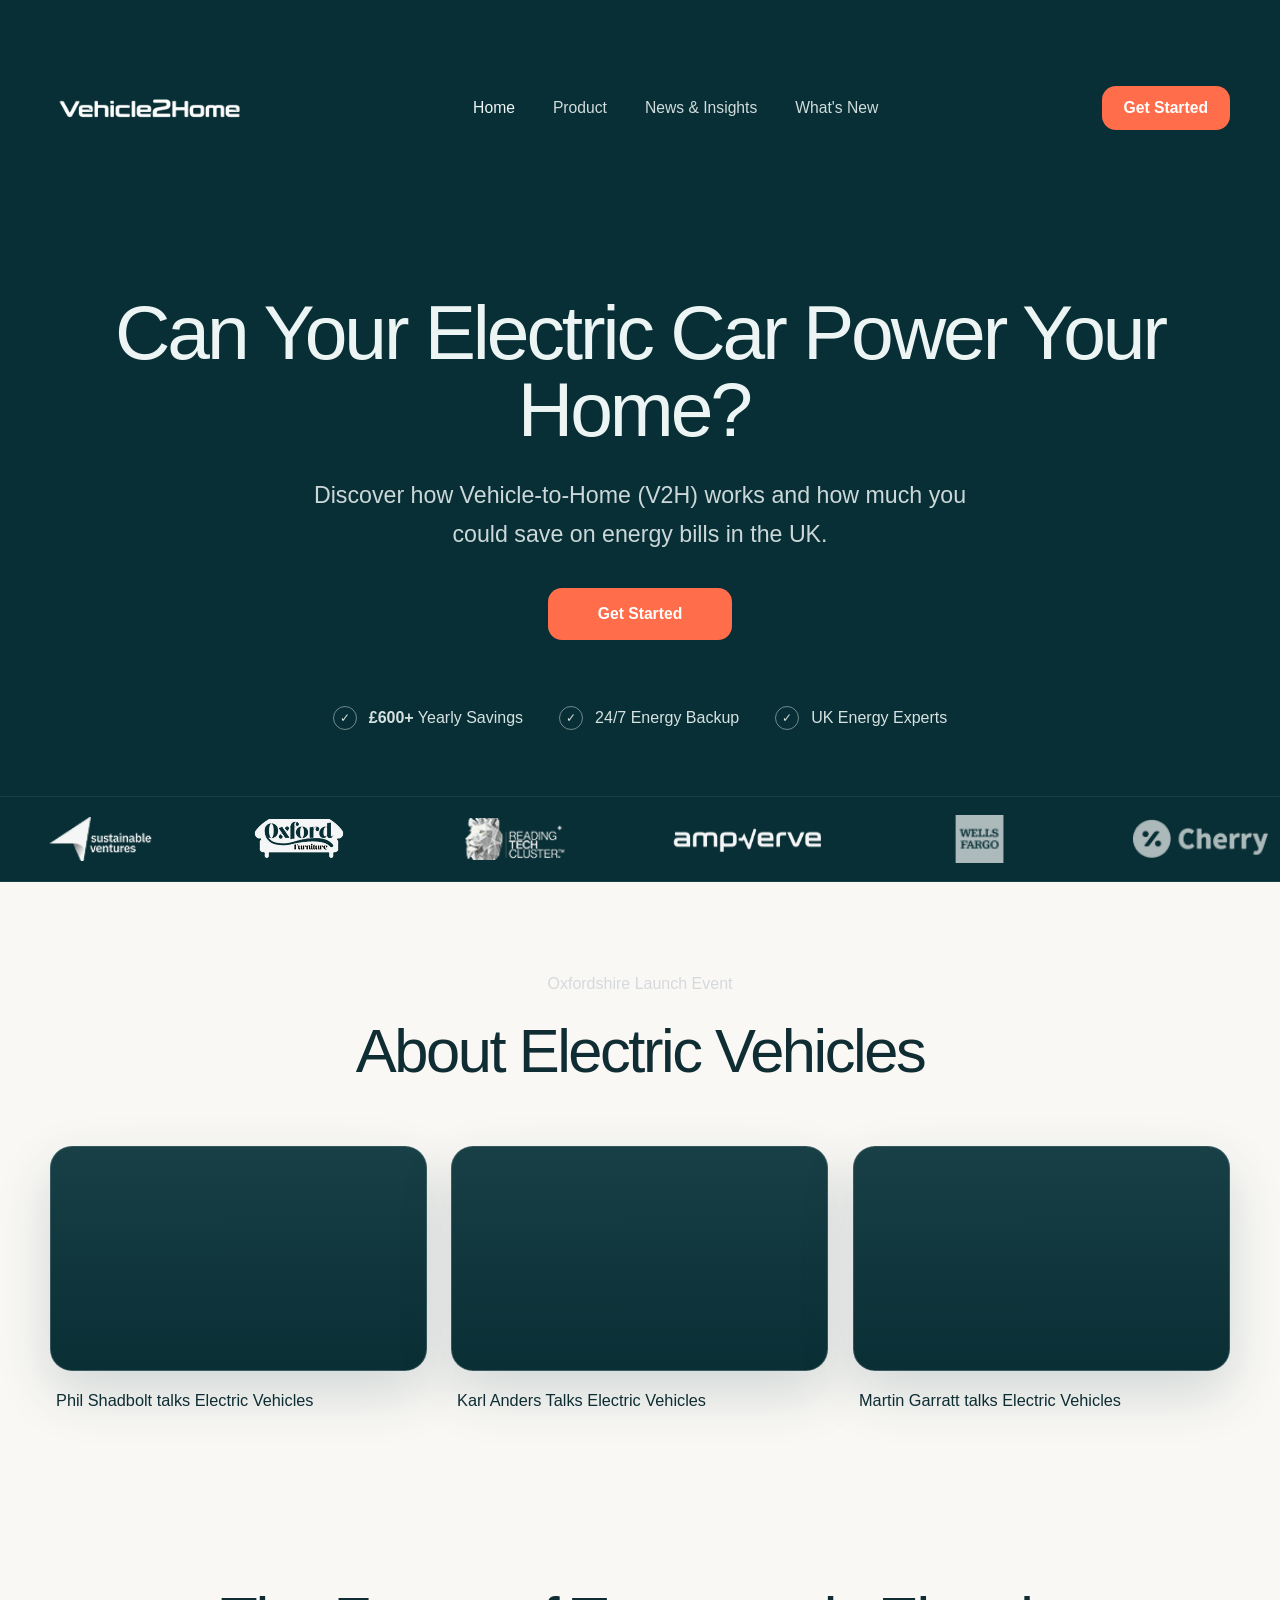
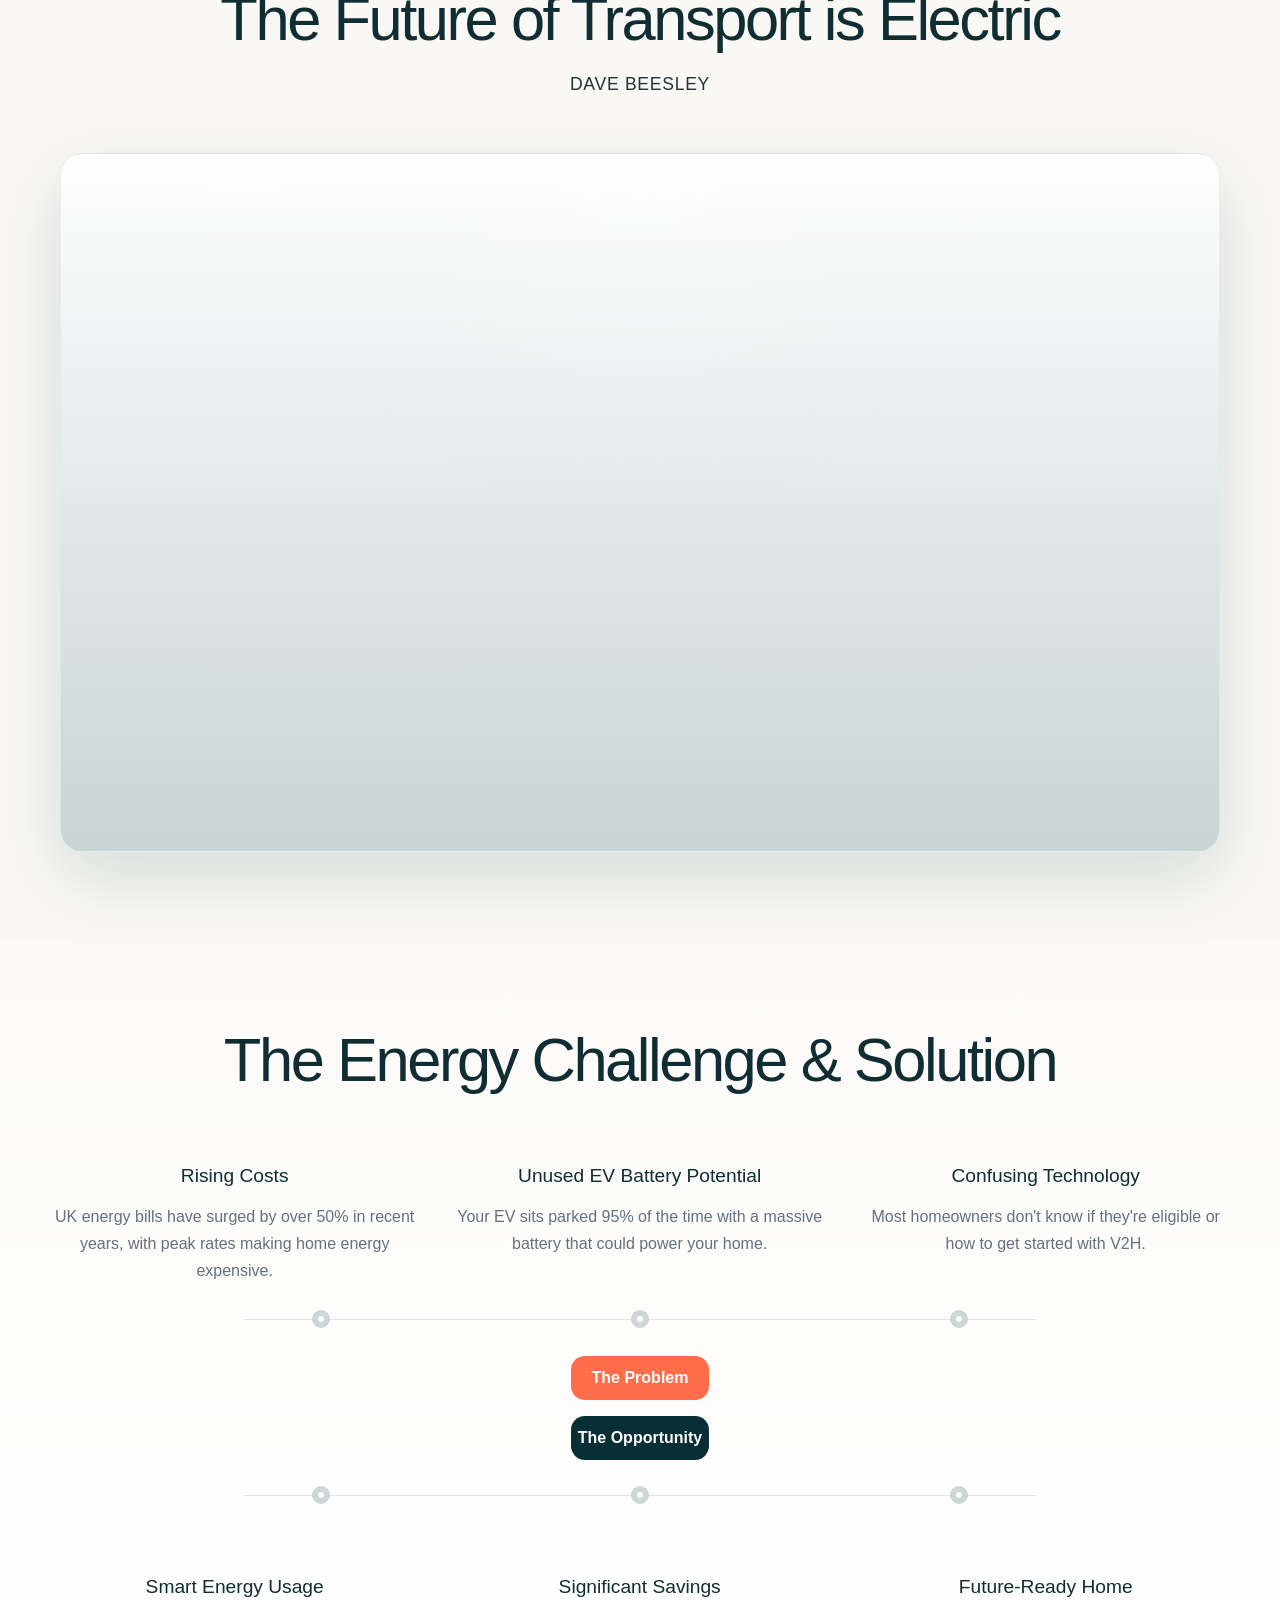
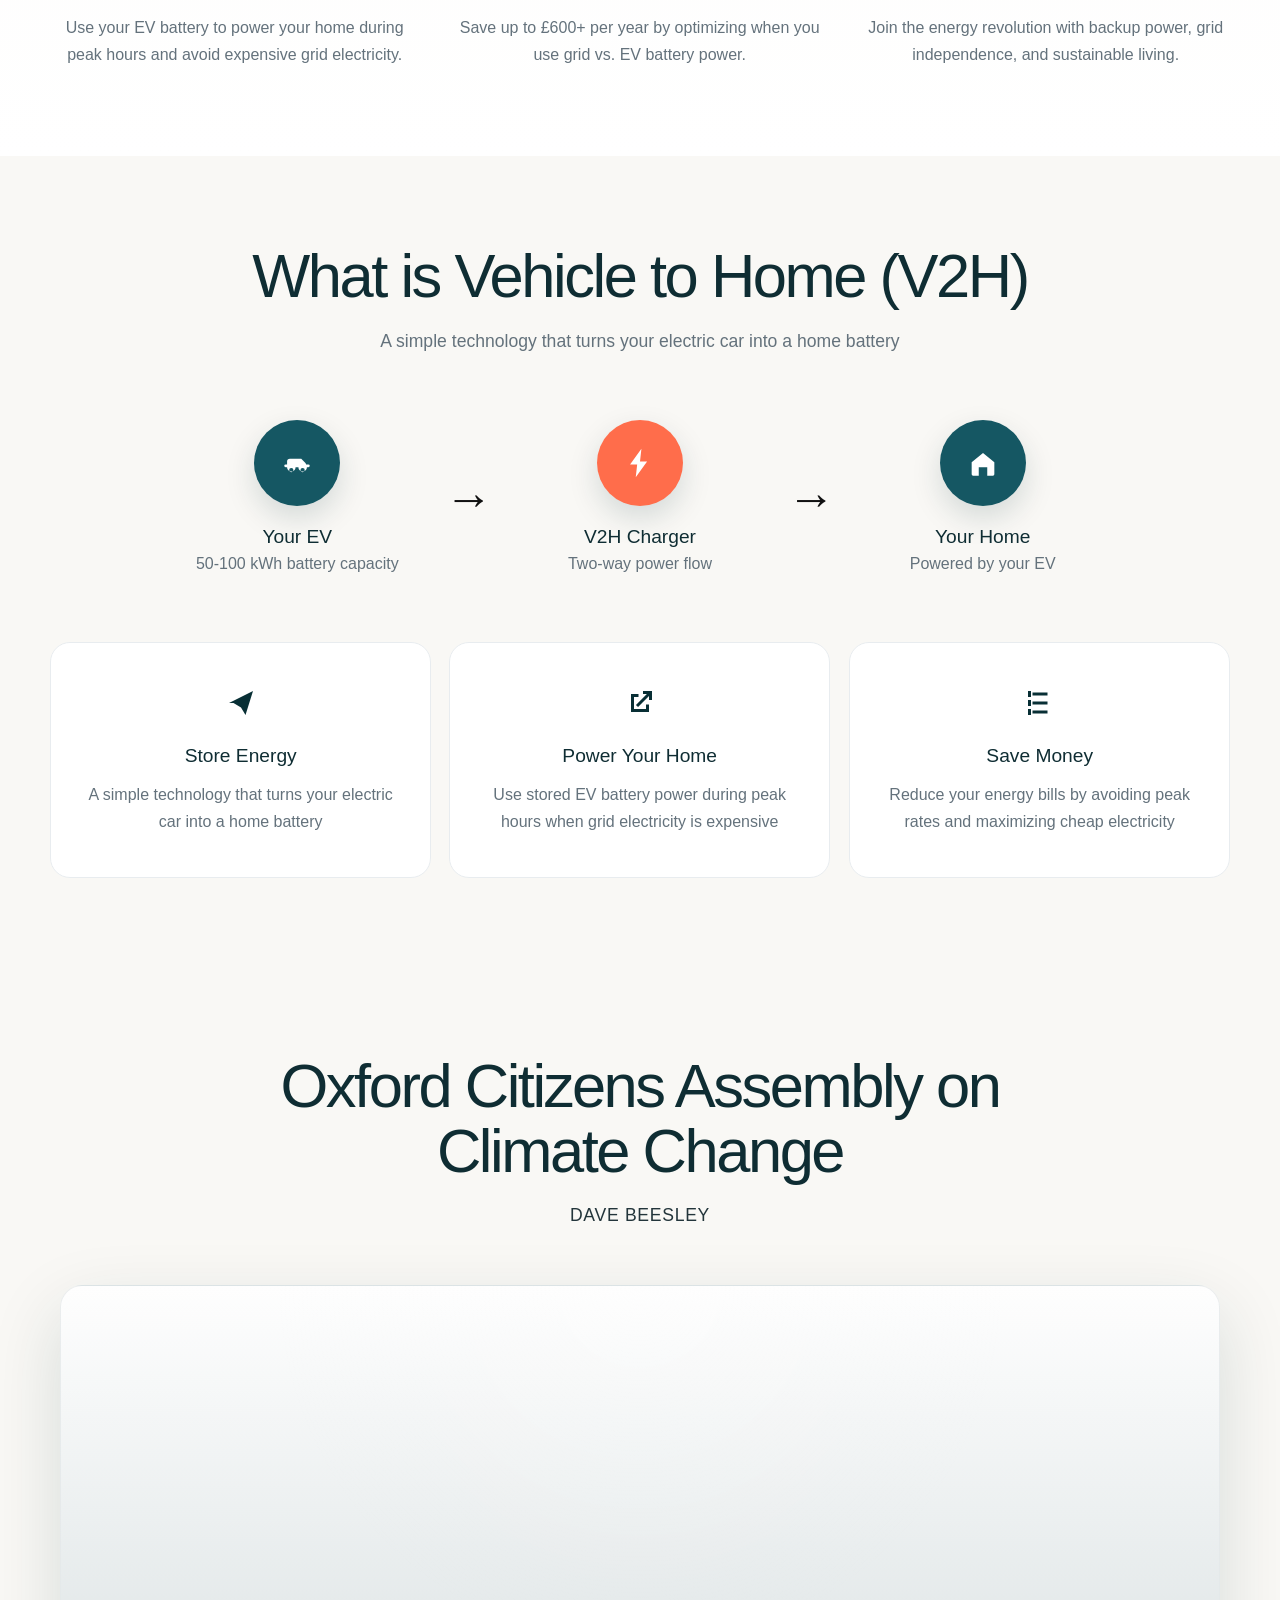
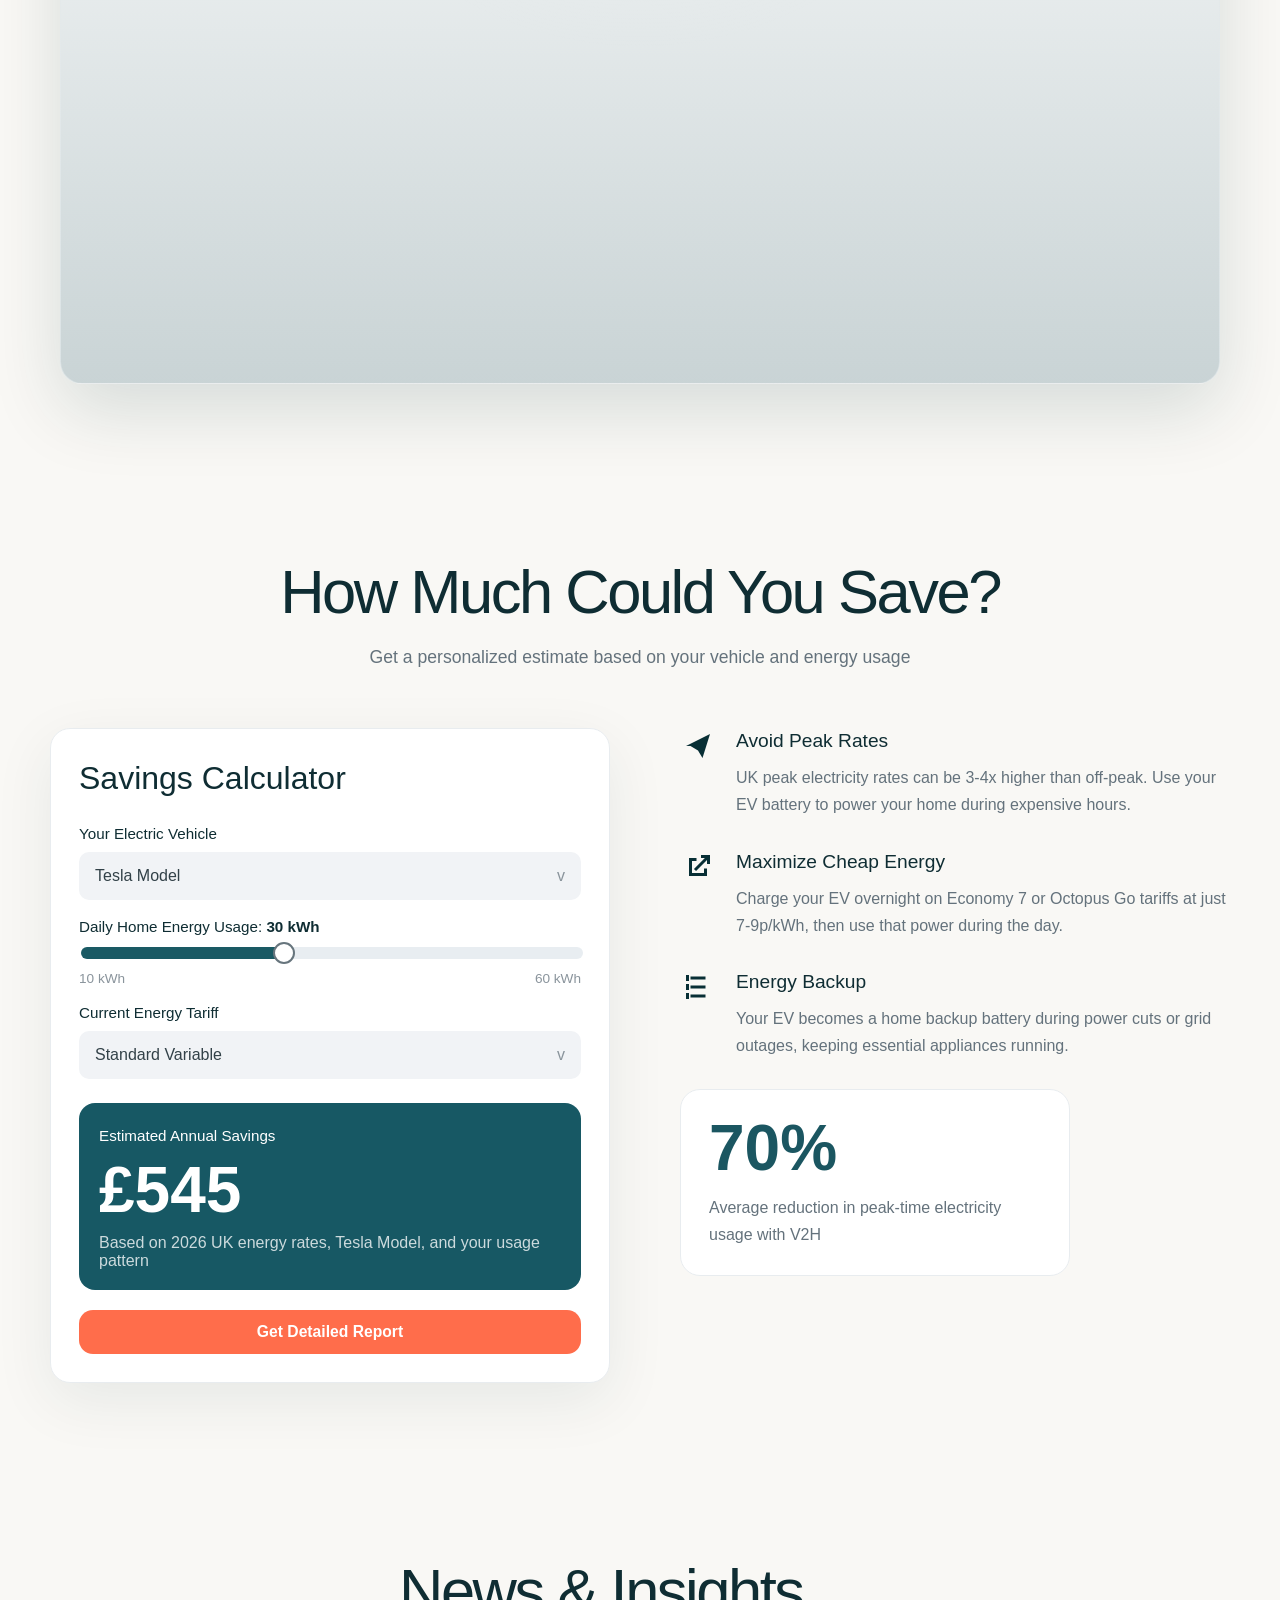
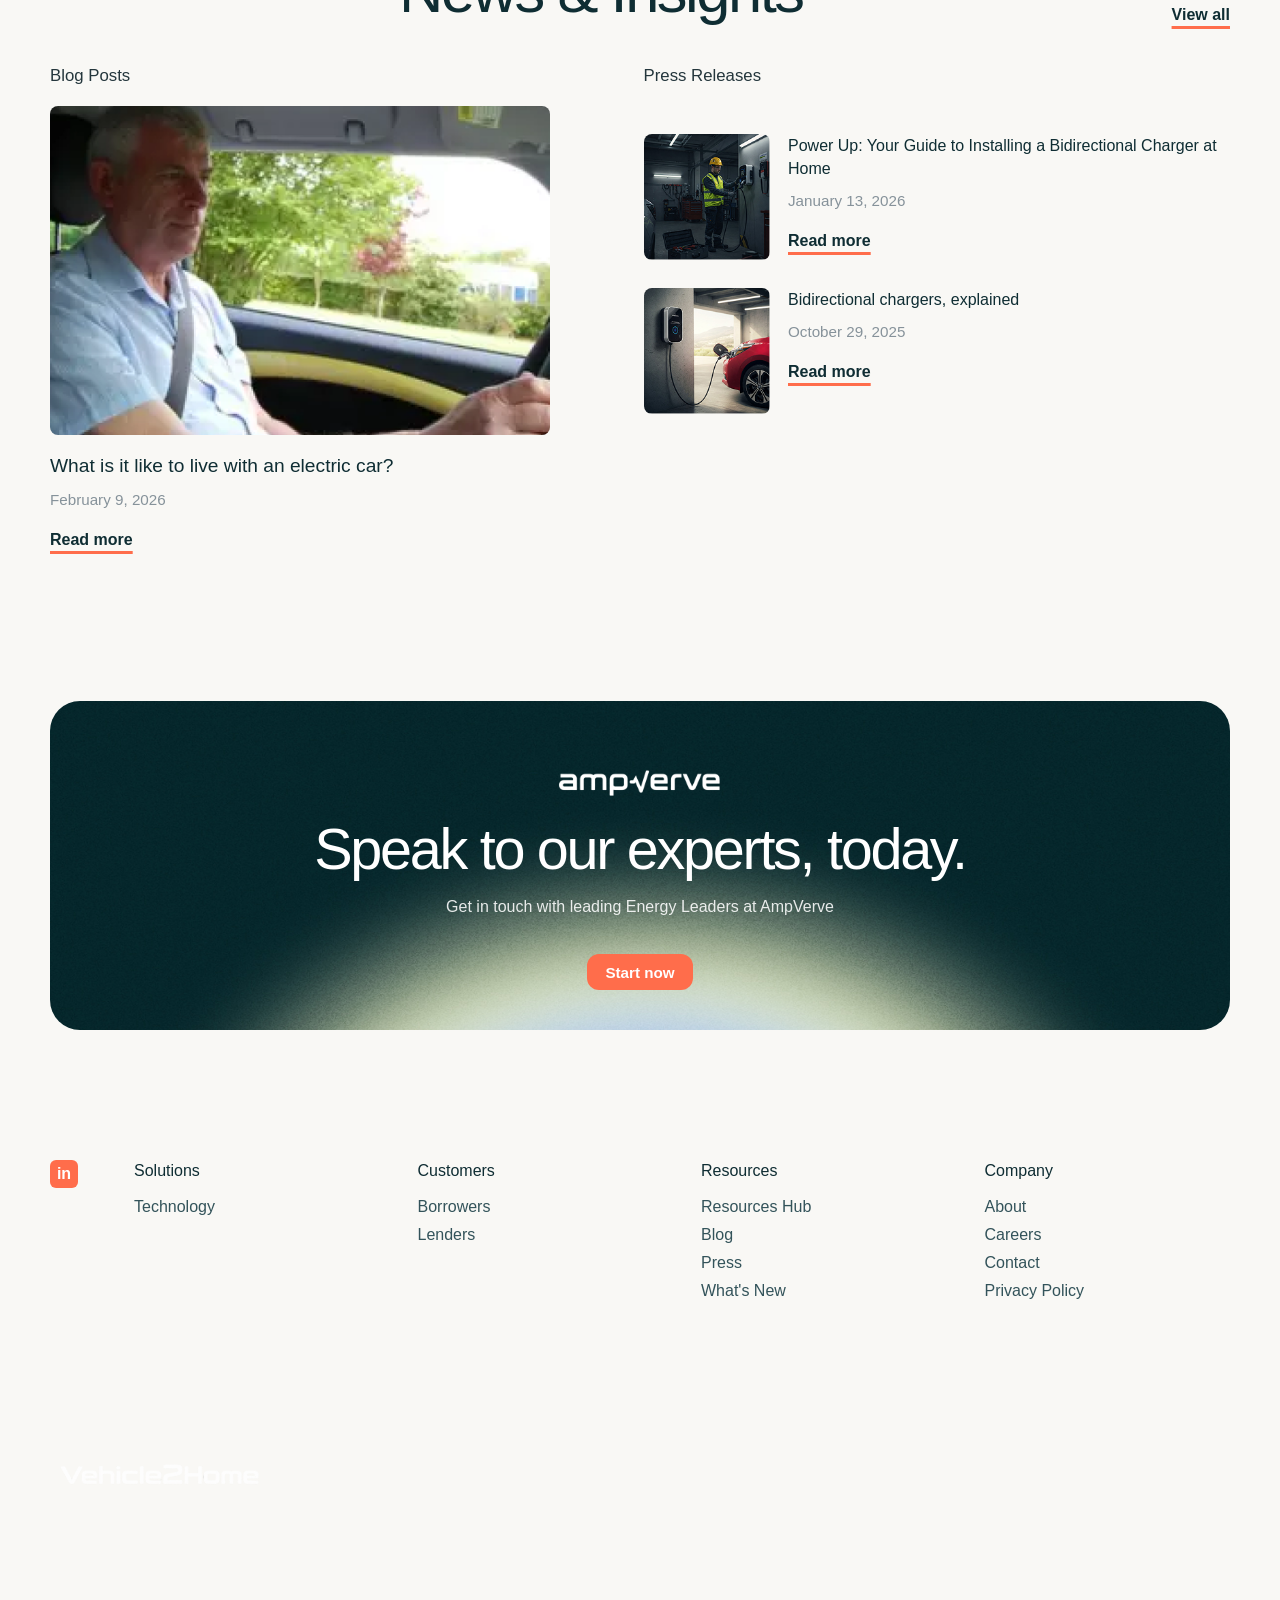
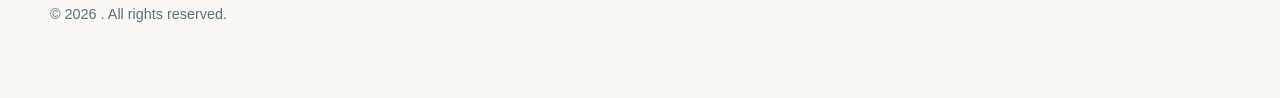
==== commit 3e5803fd: "Update CTA links to AmpVerve site" ====
--- a/index.html
+++ b/index.html
@@ -18,13 +18,13 @@
         <a href="news-insights.html">News &amp; Insights</a>
         <a href="#save">What's New</a>
       </nav>
-      <a class="btn btn-coral" href="#contact">Get Started</a>
+      <a class="btn btn-coral" href="https://www.ampverve.com/">Get Started</a>
     </div>
 
     <div class="shell hero-content">
       <h1 data-typewriter>Can Your Electric Car Power Your Home?</h1>
       <p>Discover how Vehicle-to-Home (V2H) works and how much you could save on energy bills in the UK.</p>
-      <a class="btn btn-coral btn-large" href="#save">Get Started</a>
+      <a class="btn btn-coral btn-large" href="https://www.ampverve.com/">Get Started</a>
 
       <div class="hero-points">
         <div class="point">
@@ -292,7 +292,7 @@
               <span id="estimate-copy">Based on 2026 UK energy rates and your usage pattern</span>
             </div>
 
-            <a class="btn btn-coral btn-full" href="#contact">Get Detailed Report</a>
+            <a class="btn btn-coral btn-full" href="https://www.ampverve.com/">Get Detailed Report</a>
           </div>
 
           <div class="savings-notes">
@@ -380,7 +380,7 @@
           <img class="cta-logo" src="assets/ampverve-logo.svg" alt="AmpVerve logo">
           <h2>Speak to our experts, today.</h2>
           <p>Get in touch with leading Energy Leaders at AmpVerve</p>
-          <a class="btn btn-coral" href="mailto:hello@ampverve.com">Start now</a>
+          <a class="btn btn-coral" href="https://www.ampverve.com/">Start now</a>
         </div>
       </div>
     </section>
--- a/styles.css
+++ b/styles.css
@@ -27,10 +27,6 @@
   background: var(--bg);
 }
 
-body.hero-cursor-active {
-  cursor: none;
-}
-
 img {
   max-width: 100%;
   display: block;
@@ -147,47 +143,6 @@
 .hero {
   background: var(--deep);
   color: #edf5f4;
-}
-
-.hero-cursor {
-  position: fixed;
-  left: 0;
-  top: 0;
-  z-index: 30;
-  width: 118px;
-  height: 118px;
-  border-radius: 50%;
-  pointer-events: none;
-  opacity: 0;
-  transform: translate3d(-50%, -50%, 0) scale(0.7);
-  background:
-    radial-gradient(circle, rgba(255, 255, 255, 0.22) 0%, rgba(255, 255, 255, 0.12) 28%, rgba(255, 109, 75, 0.14) 55%, rgba(255, 109, 75, 0) 72%);
-  border: 1px solid rgba(255, 255, 255, 0.16);
-  backdrop-filter: blur(3px);
-  mix-blend-mode: screen;
-  transition: opacity 180ms ease, transform 180ms ease;
-}
-
-.hero-cursor::before {
-  content: "Explore";
-  position: absolute;
-  inset: 0;
-  display: grid;
-  place-items: center;
-  color: rgba(255, 255, 255, 0.9);
-  font-size: 0.82rem;
-  font-weight: 600;
-  letter-spacing: 0.06em;
-  text-transform: uppercase;
-}
-
-.hero-cursor.is-visible {
-  opacity: 1;
-  transform: translate3d(-50%, -50%, 0) scale(1);
-}
-
-.hero-cursor.is-pressed {
-  transform: translate3d(-50%, -50%, 0) scale(0.92);
 }
 
 .nav {
@@ -1471,13 +1426,3 @@
     width: min(100vw - 32px, 760px);
   }
 }
-
-@media (hover: none), (pointer: coarse) {
-  body.hero-cursor-active {
-    cursor: auto;
-  }
-
-  .hero-cursor {
-    display: none;
-  }
-}
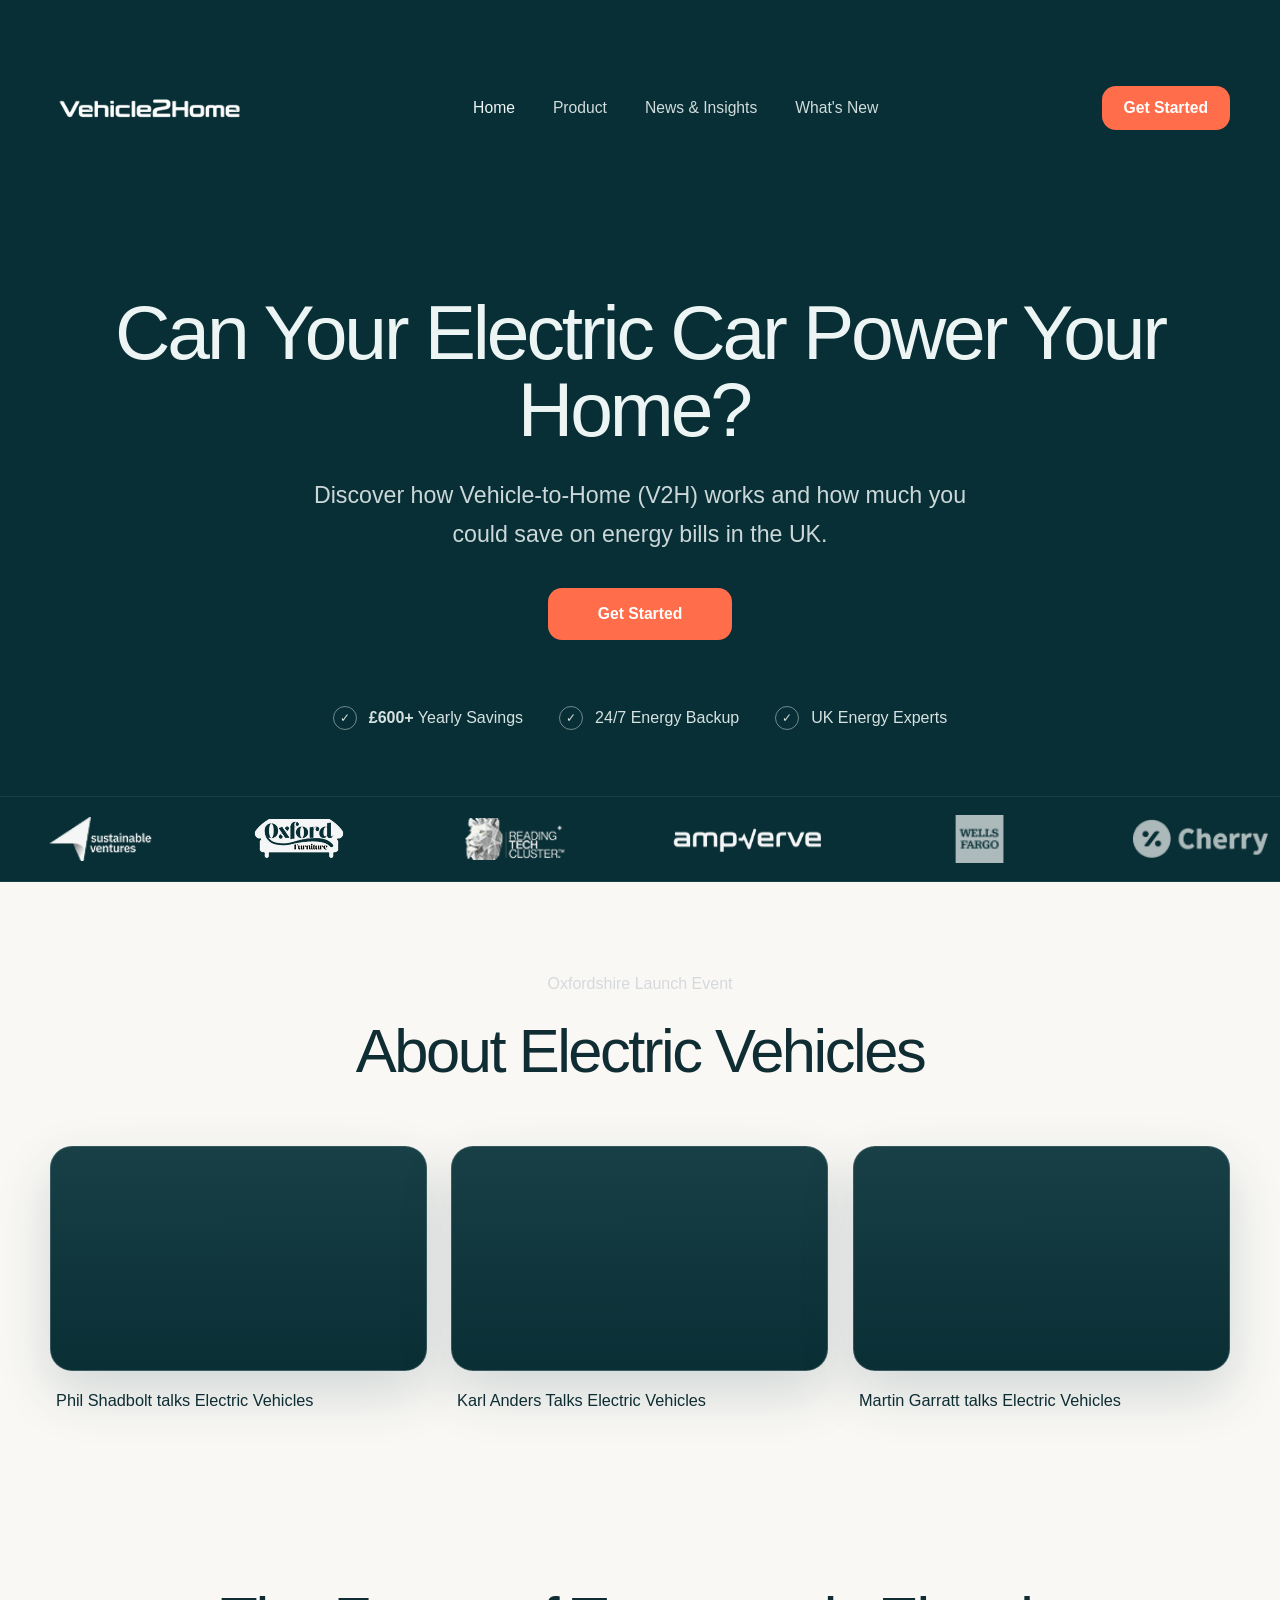
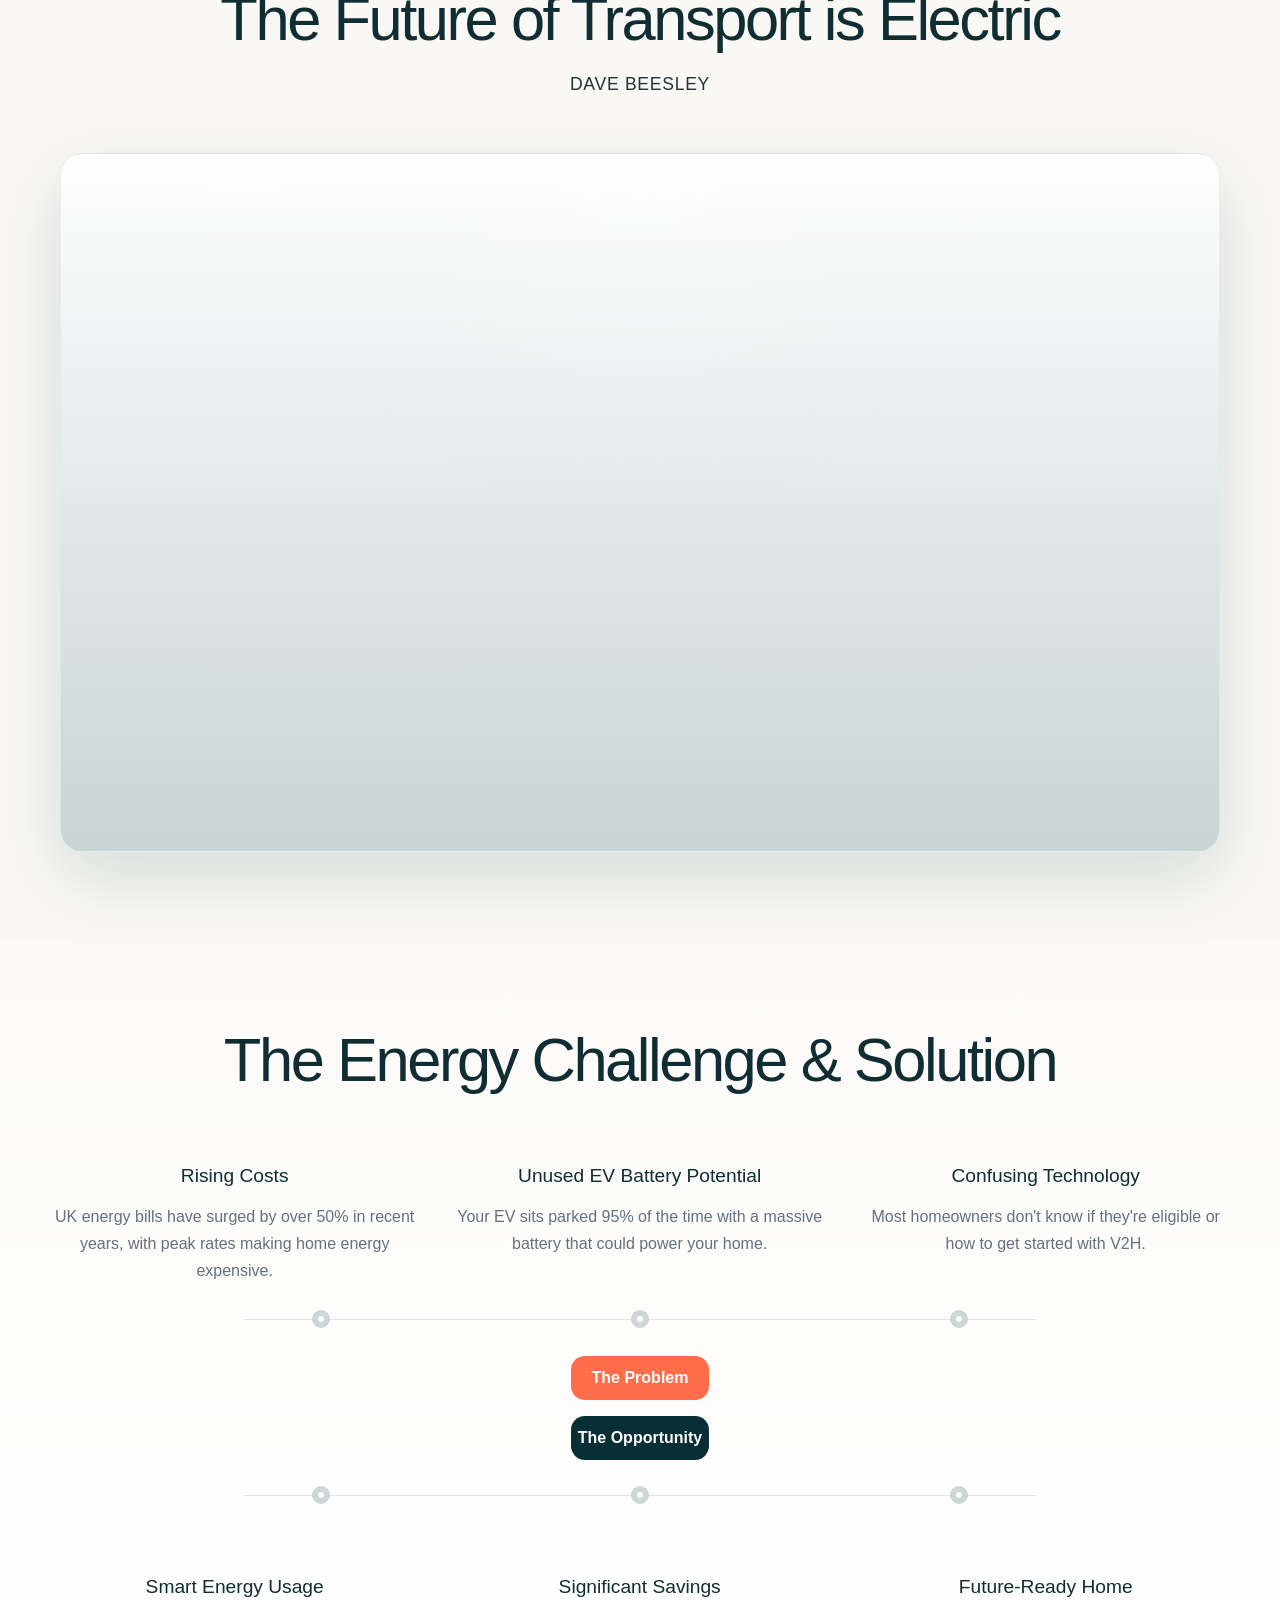
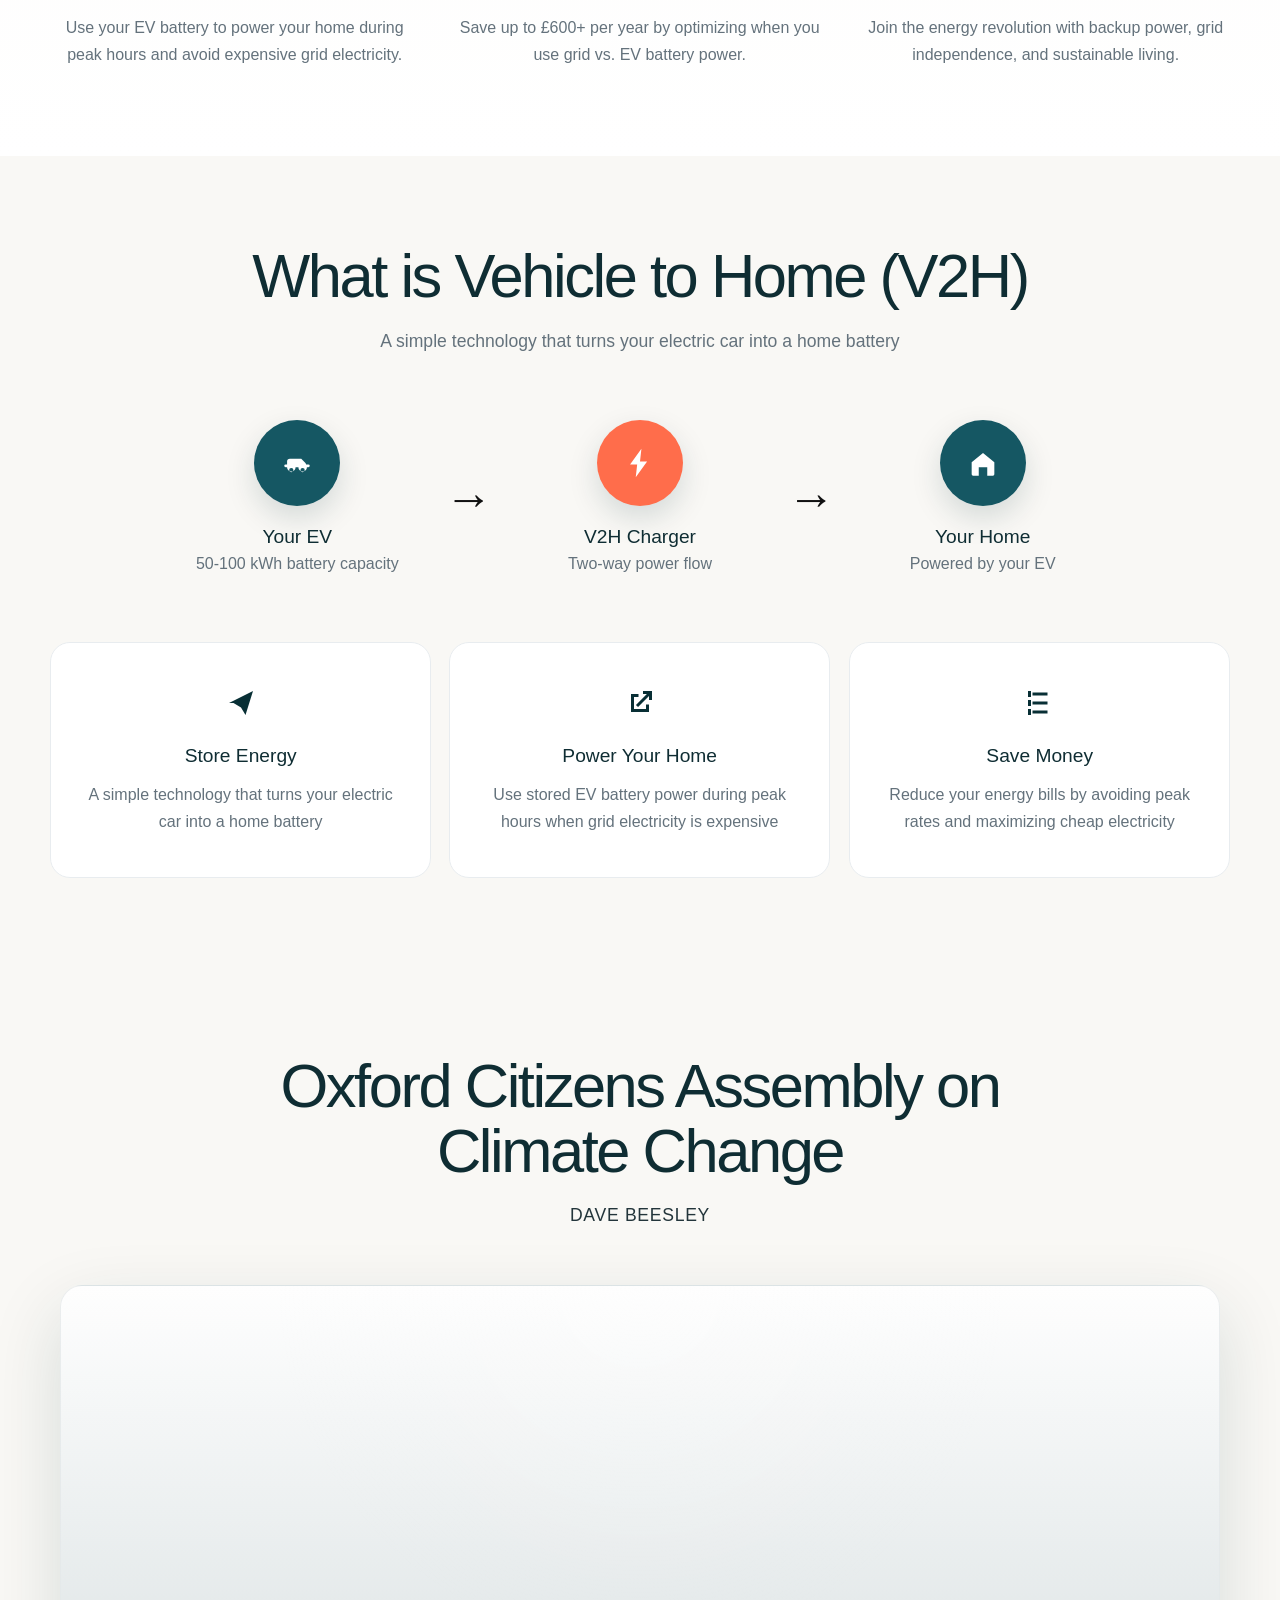
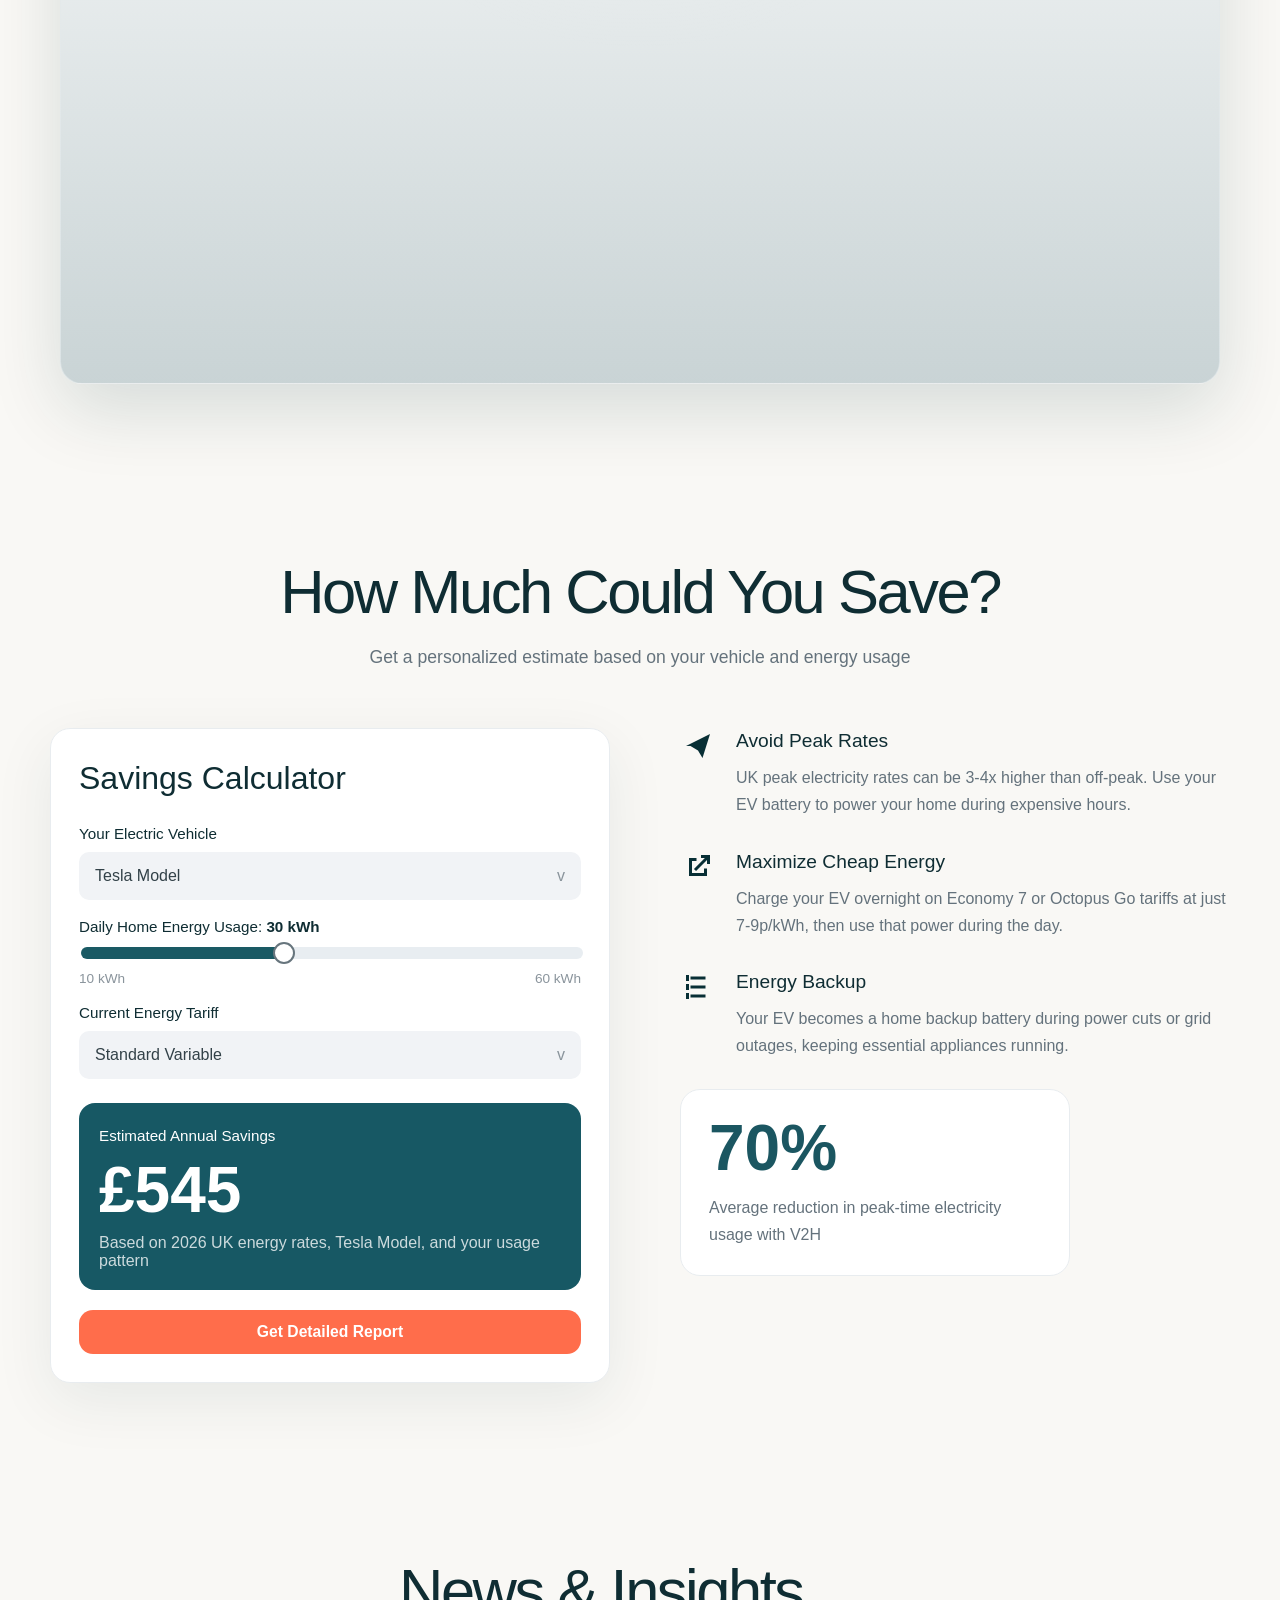
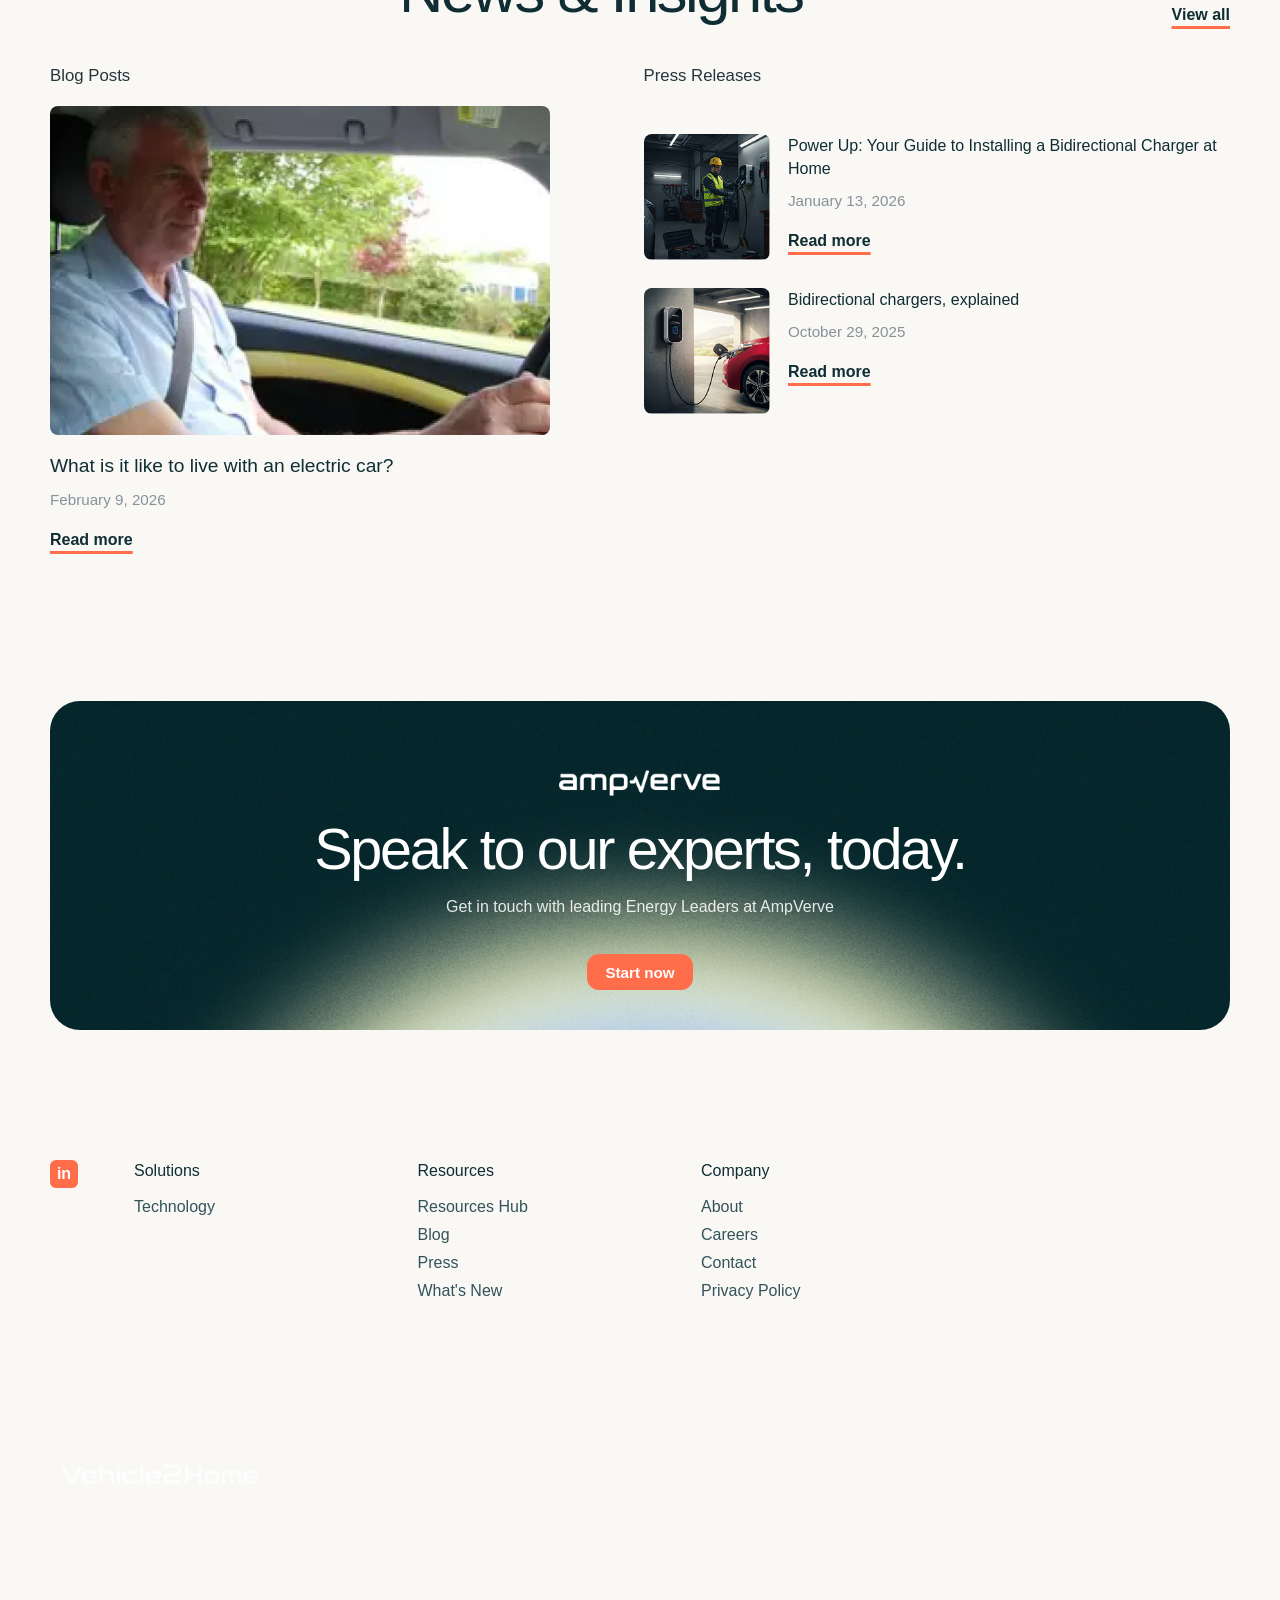
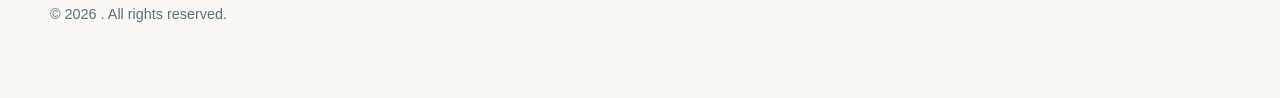
==== commit b09055f3: "Footer Remove" ====
--- a/index.html
+++ b/index.html
@@ -395,11 +395,11 @@
           <h3>Solutions</h3>
           <a href="product.html">Technology</a>
         </div>
-        <div>
+        <!-- <div>
           <h3>Customers</h3>
           <a href="#contact">Borrowers</a>
           <a href="#contact">Lenders</a>
-        </div>
+        </div> -->
         <div>
           <h3>Resources</h3>
           <a href="#news">Resources Hub</a>
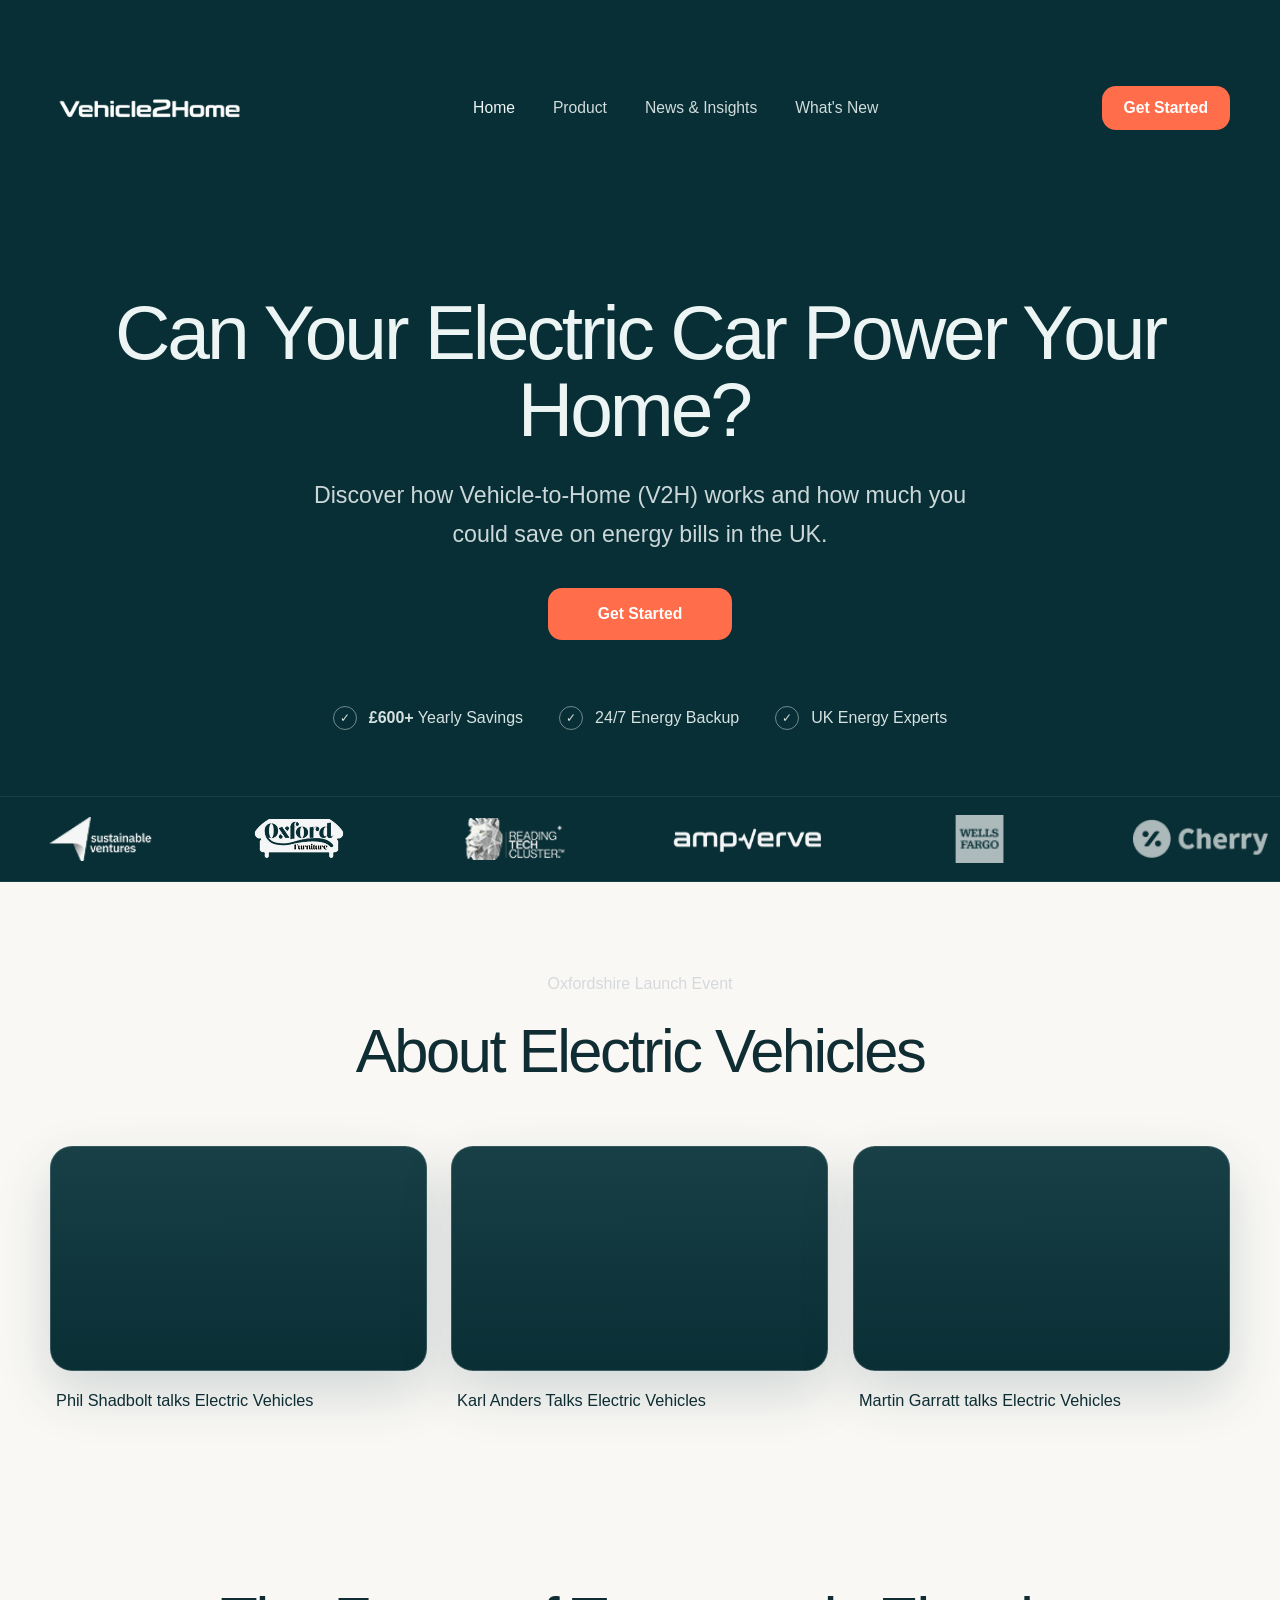
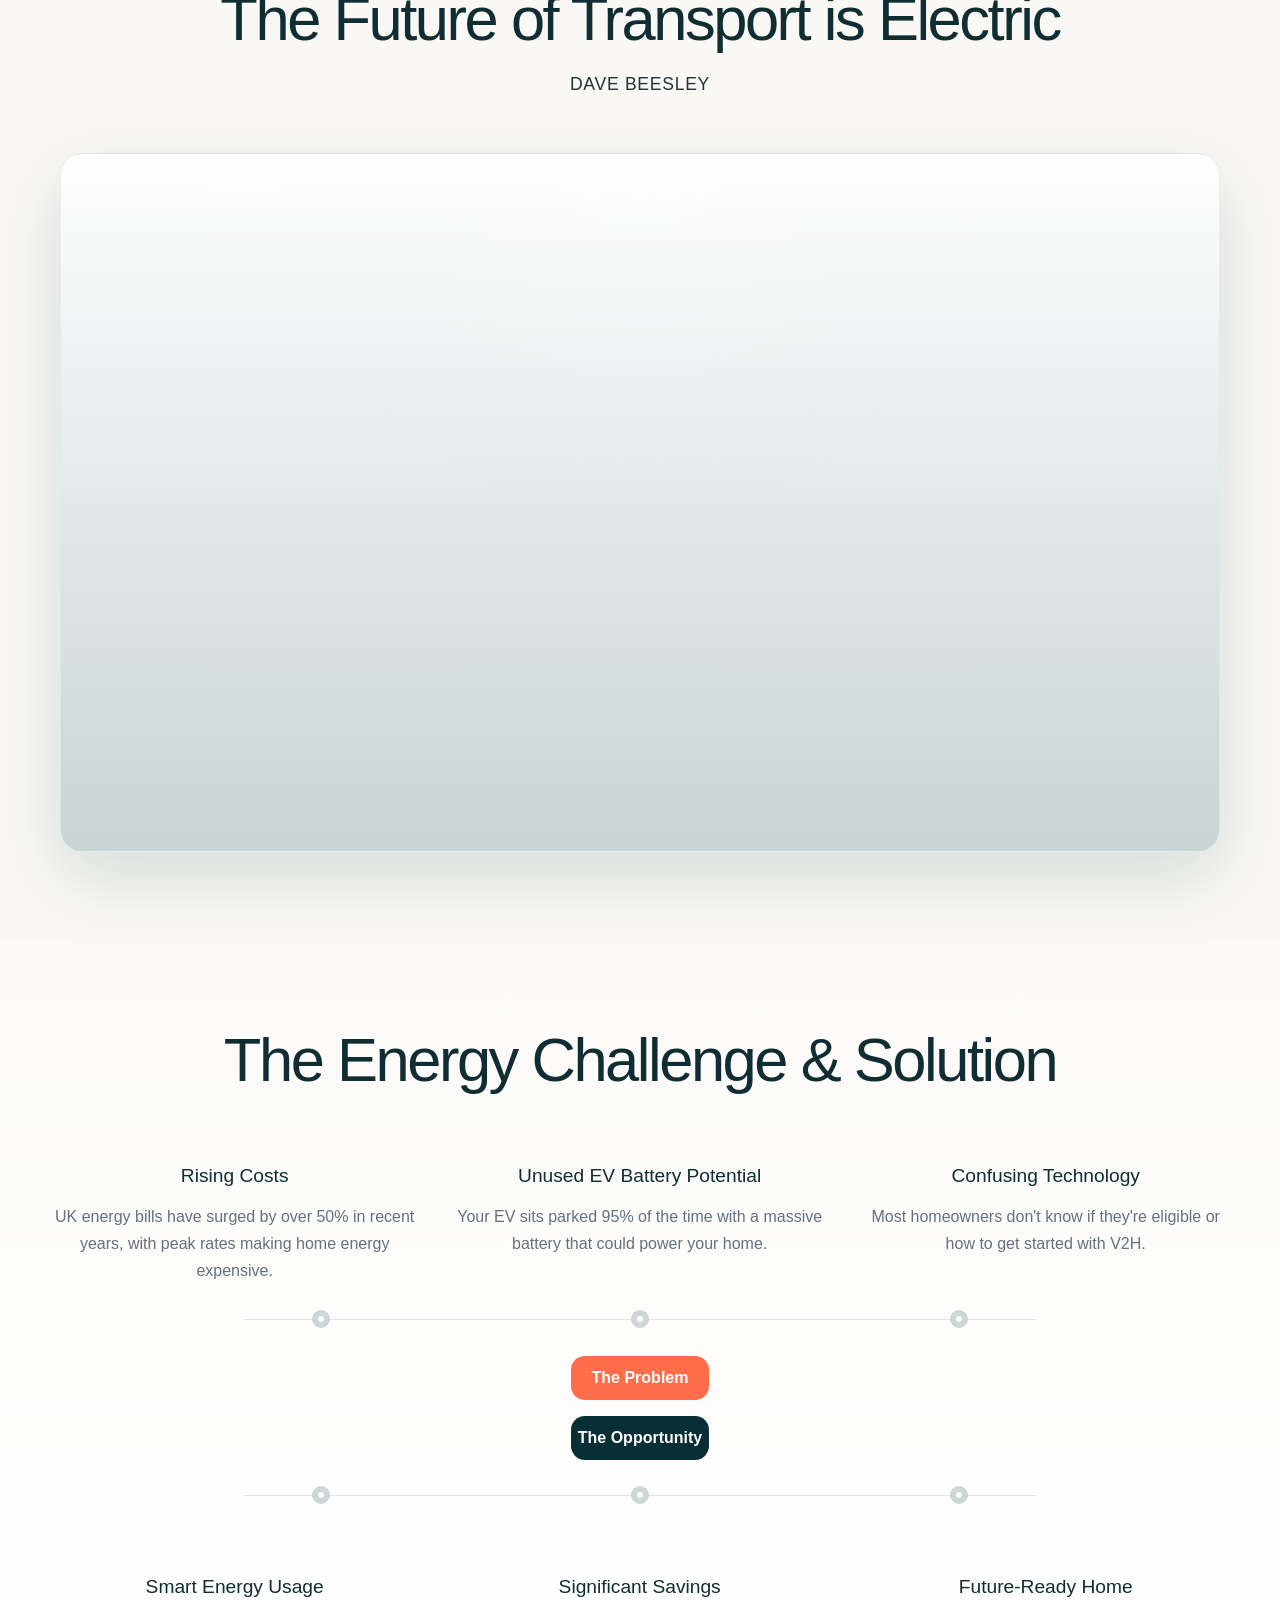
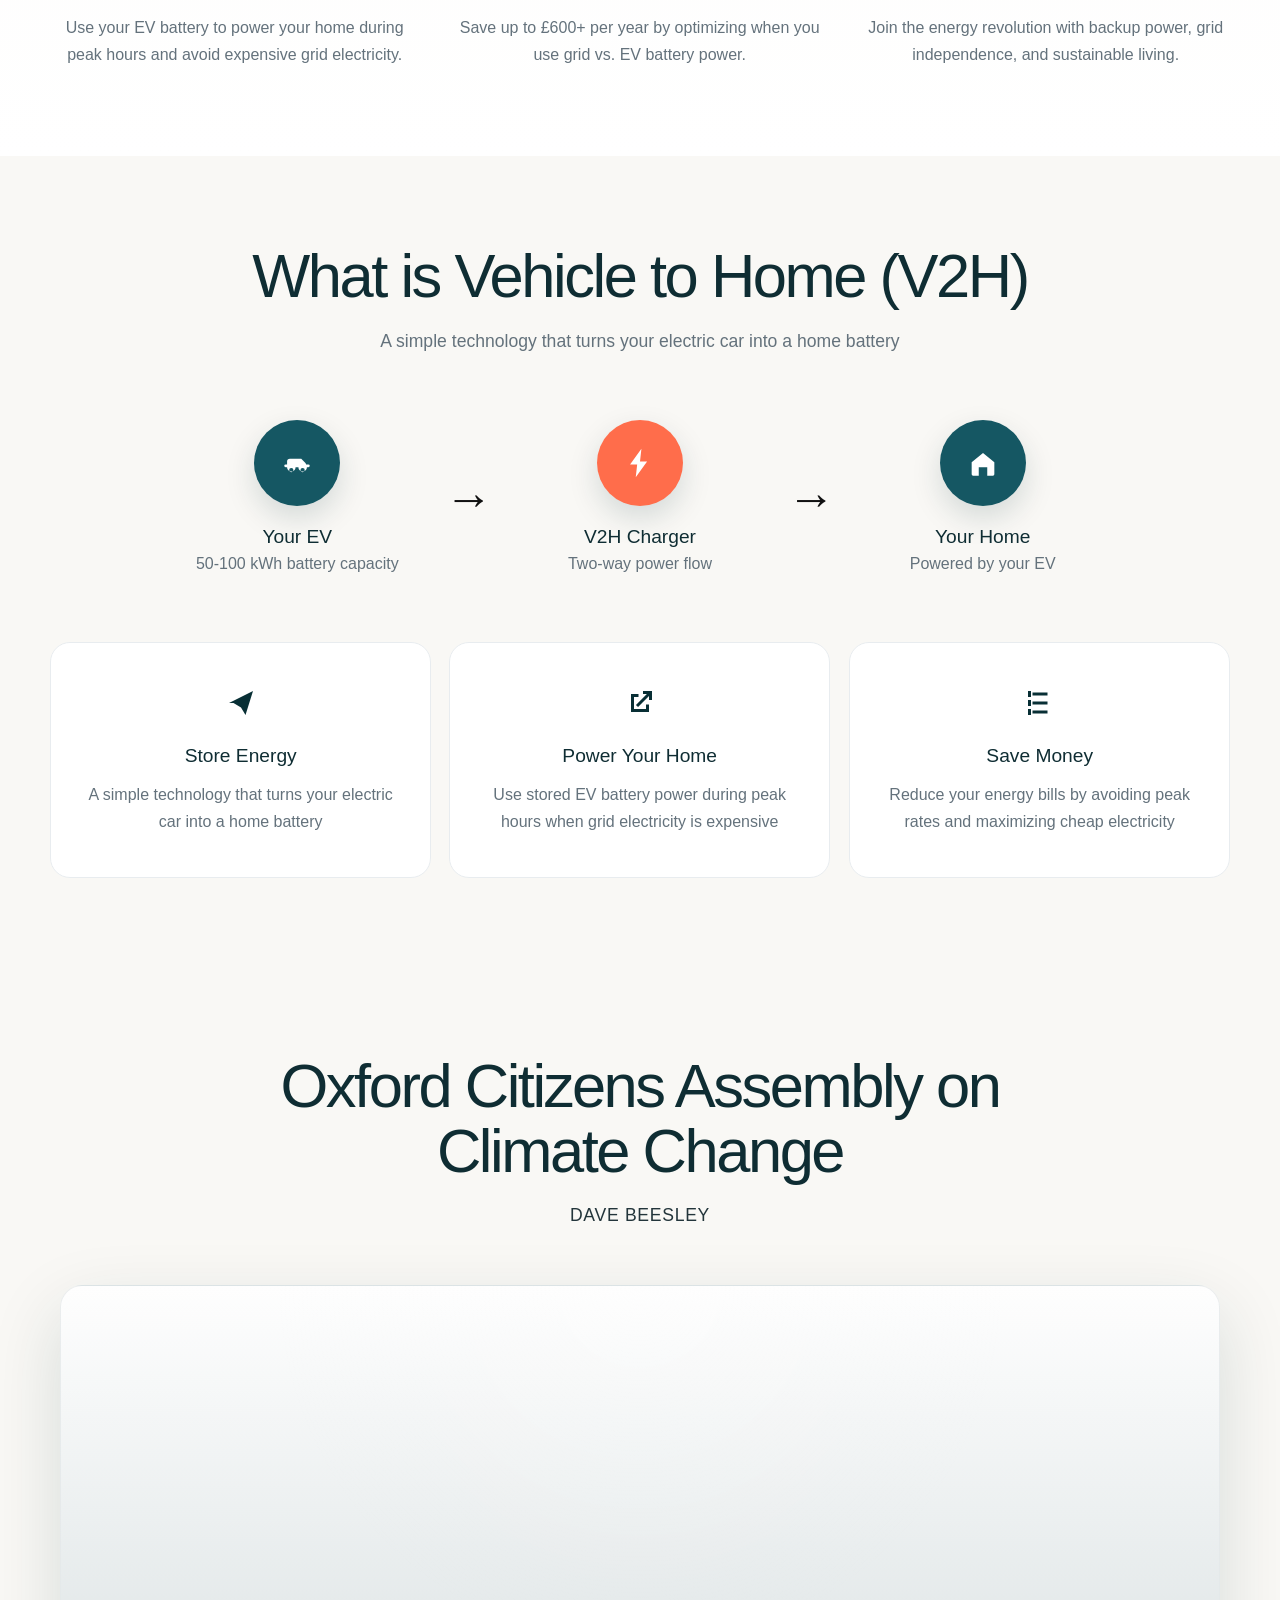
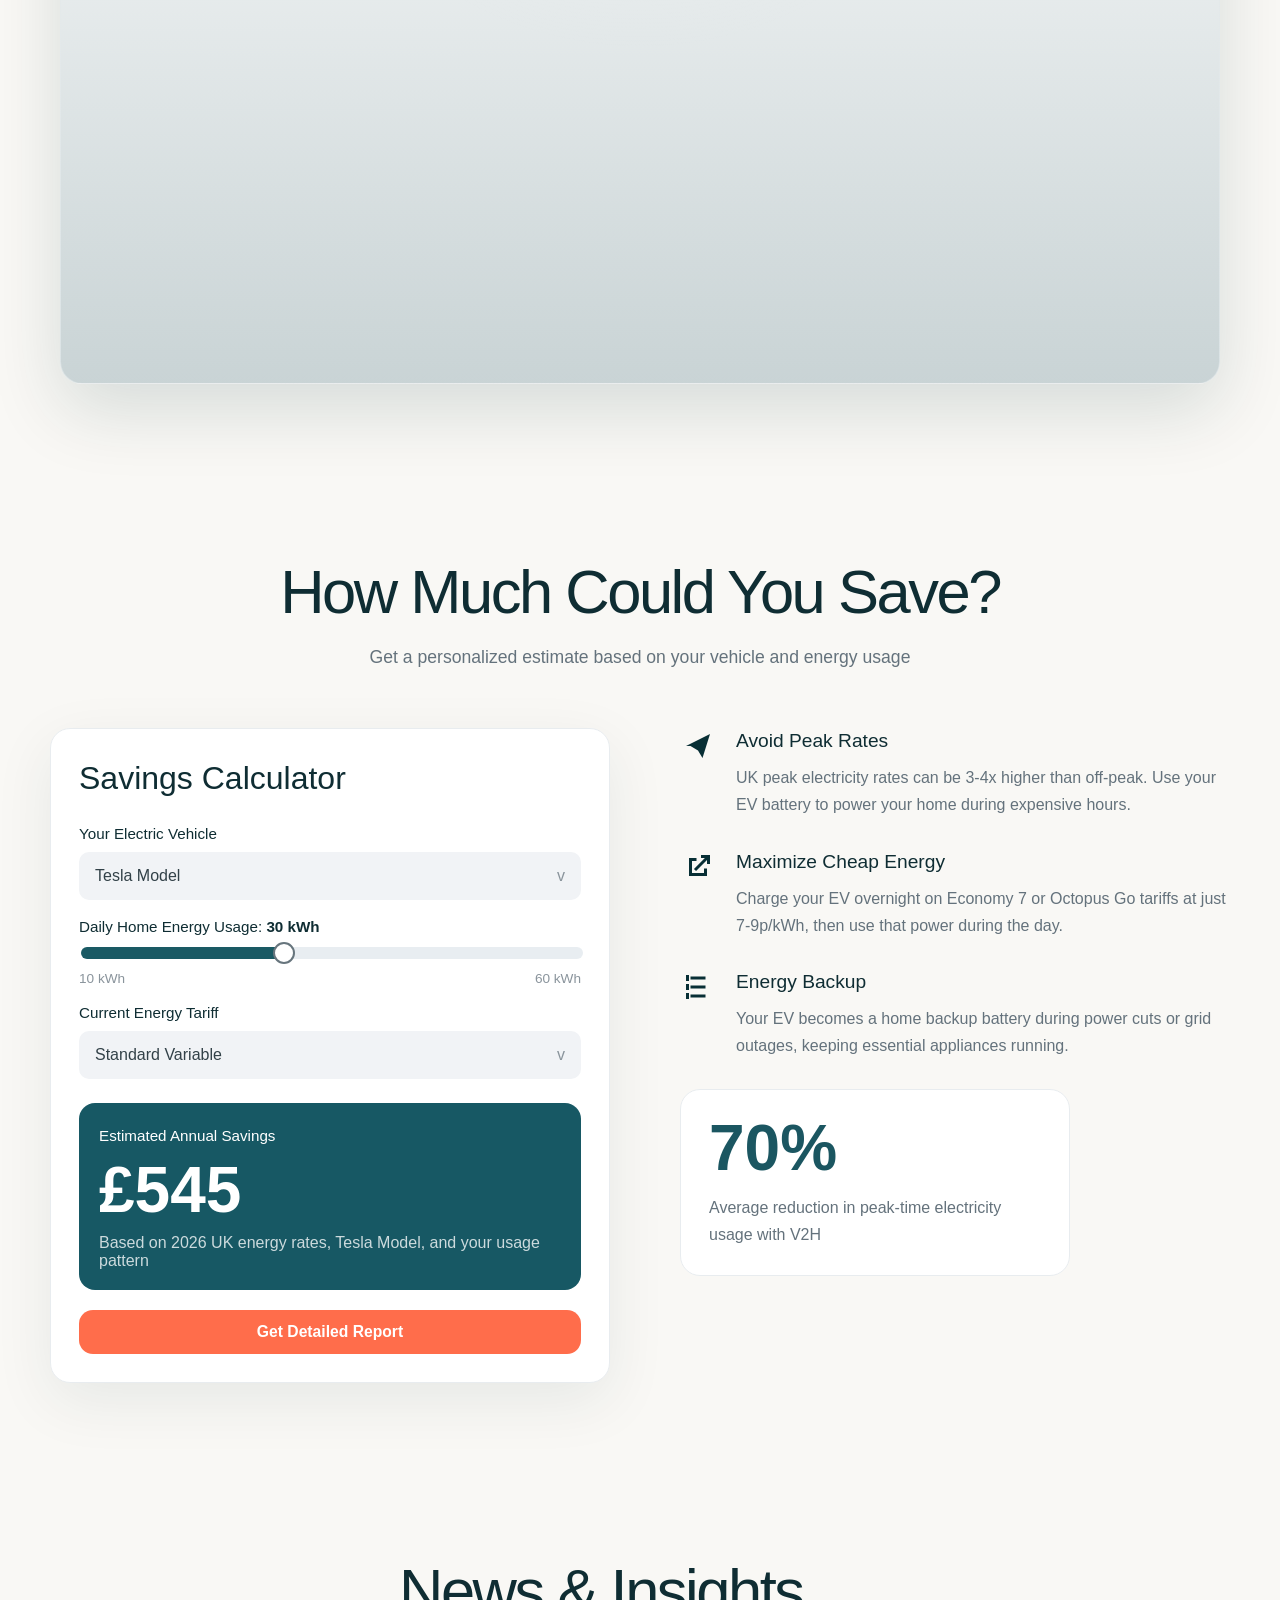
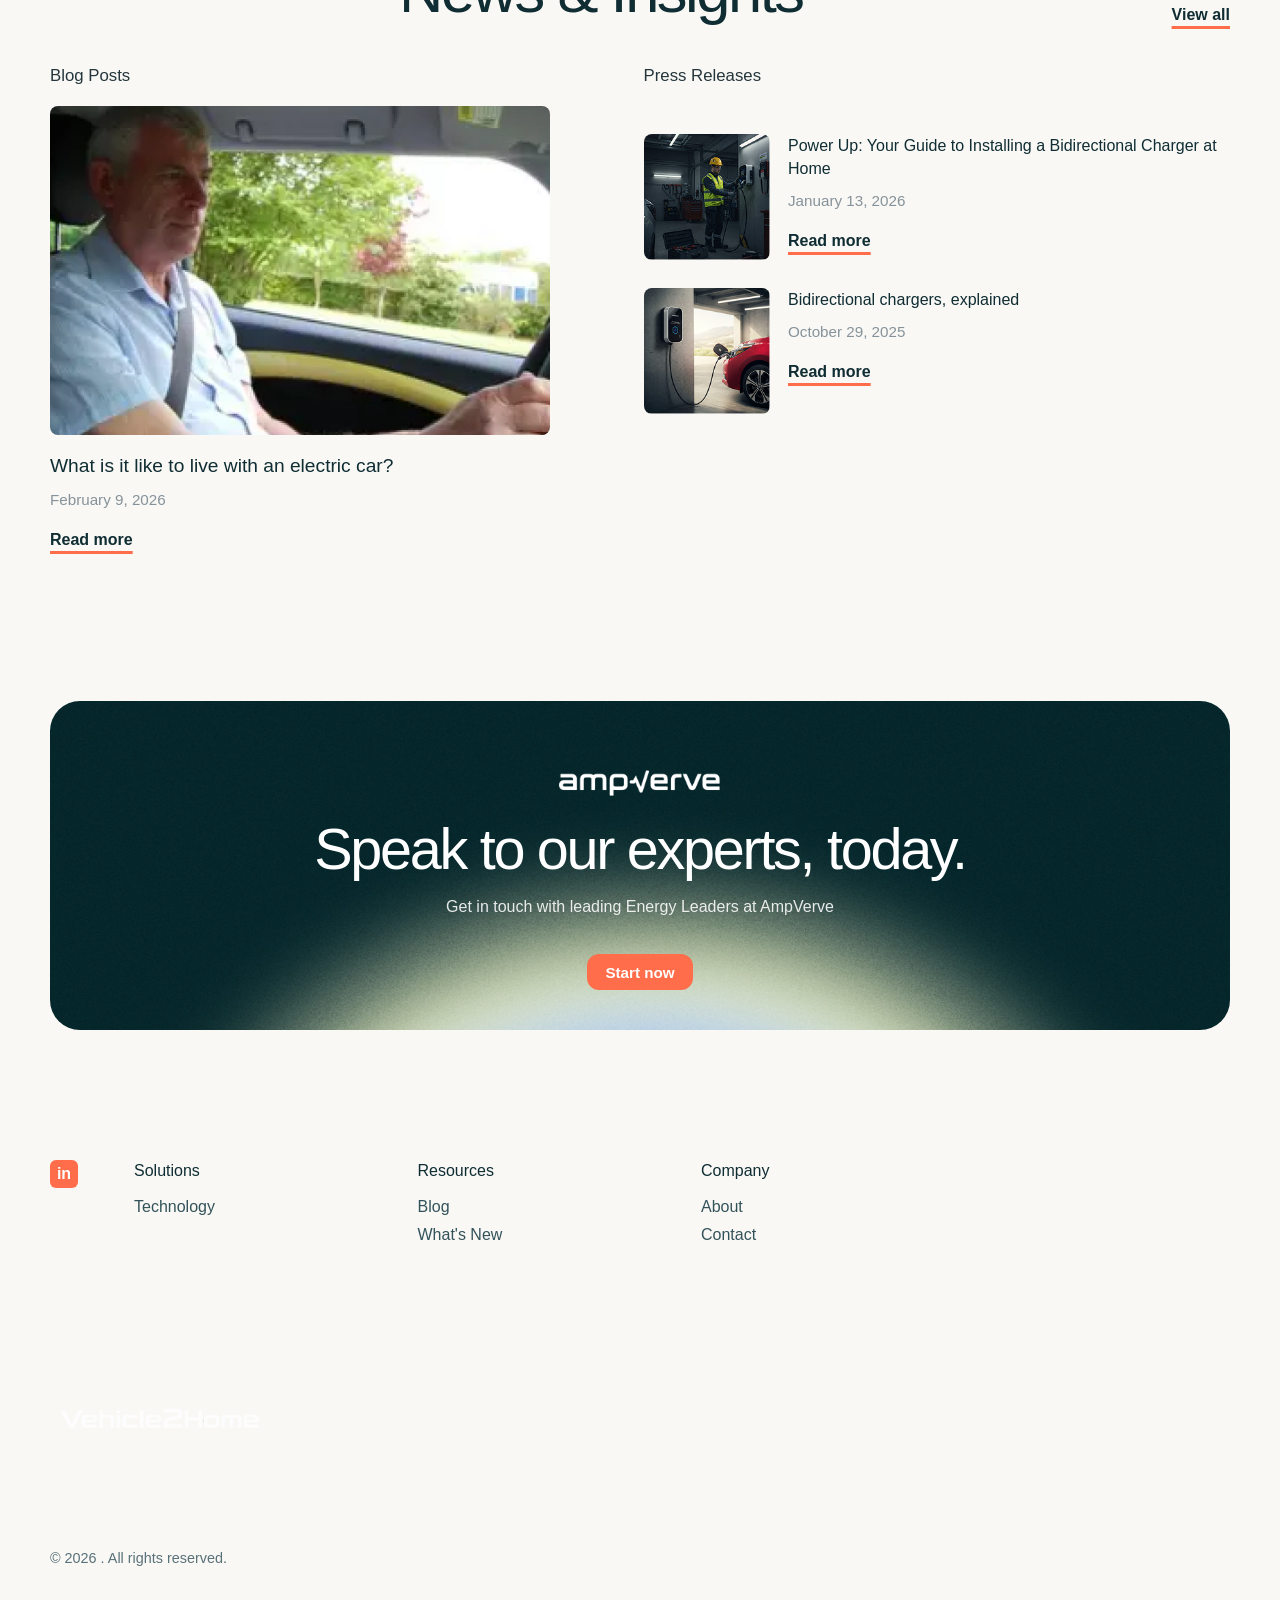
==== commit 4fdae0e0: "Step Sections Added" ====
--- a/index.html
+++ b/index.html
@@ -402,17 +402,17 @@
         </div> -->
         <div>
           <h3>Resources</h3>
-          <a href="#news">Resources Hub</a>
+          <!-- <a href="#news">Resources Hub</a> -->
           <a href="#news">Blog</a>
-          <a href="#news">Press</a>
+          <!-- <a href="#news">Press</a> -->
           <a href="#save">What's New</a>
         </div>
         <div>
           <h3>Company</h3>
           <a href="#top">About</a>
-          <a href="#contact">Careers</a>
+          <!-- <a href="#contact">Careers</a> -->
           <a href="#contact">Contact</a>
-          <a href="#contact">Privacy Policy</a>
+          <!-- <a href="#contact">Privacy Policy</a> -->
         </div>
       </div>
     </div>
--- a/styles.css
+++ b/styles.css
@@ -9,6 +9,398 @@
   --coral: #ff6d4b;
   --shadow: 0 18px 60px rgba(8, 47, 53, 0.08);
 }
+
+
+*/This is for Suite Software Section*/
+
+.software-steps {
+  background: #fbfaf7;
+  padding-top: 96px;
+  padding-bottom: 110px;
+}
+
+.software-steps-head h2 {
+  text-align: left;
+  max-width: 760px;
+  margin: 0 0 56px;
+  color: #111;
+}
+
+.software-steps-layout {
+  display: grid;
+  grid-template-columns: minmax(320px, 460px) minmax(0, 1fr);
+  gap: 46px;
+  align-items: start;
+}
+
+.software-steps-content {
+  padding-top: 12px;
+}
+
+.software-step-item {
+  padding: 0 0 28px;
+  margin-bottom: 28px;
+  border-bottom: 1px solid #e5e1db;
+}
+
+.software-step-item:last-of-type {
+  margin-bottom: 0;
+}
+
+.software-step-number {
+  font-size: 32px;
+  line-height: 1;
+  font-weight: 300;
+  letter-spacing: -0.05em;
+  color: #111;
+  margin-bottom: 18px;
+}
+
+.software-step-item p {
+  max-width: 430px;
+  font-size: 1.05rem;
+  line-height: 1.6;
+  color: #1e2328;
+}
+
+.software-steps-actions {
+  margin-top: 56px;
+}
+
+.software-steps-actions .btn {
+  min-width: 200px;
+  min-height: 48px;
+  border-radius: 16px;
+  padding: 0 24px;
+}
+
+.software-steps-actions p {
+  margin-top: 18px;
+  color: #7a7f85;
+  font-size: 0.98rem;
+}
+
+.software-steps-visual {
+  min-width: 0;
+}
+
+.software-demo-frame {
+  position: relative;
+  min-height: 640px;
+  padding: 68px 52px 52px;
+  border-radius: 38px;
+  background: #e7e3de;
+  overflow: visible;
+}
+
+.software-demo-main {
+  display: grid;
+  grid-template-columns: 210px 1fr;
+  min-height: 500px;
+  border-radius: 28px;
+  overflow: hidden;
+  background: #f6f4f2;
+  box-shadow: 0 18px 50px rgba(8, 47, 53, 0.08);
+}
+
+.software-demo-sidebar {
+  background: #101217;
+  color: rgba(255, 255, 255, 0.82);
+  padding: 28px 22px;
+}
+
+.software-demo-brand {
+  font-size: 1.8rem;
+  font-weight: 600;
+  letter-spacing: -0.05em;
+  color: #fff;
+}
+
+.software-demo-nav {
+  display: grid;
+  gap: 10px;
+  margin-top: 34px;
+}
+
+.software-demo-nav span {
+  display: block;
+  padding: 12px 14px;
+  border-radius: 12px;
+  font-size: 0.96rem;
+}
+
+.software-demo-nav span.active {
+  background: rgba(255, 255, 255, 0.08);
+  color: #fff;
+}
+
+.software-demo-content {
+  padding: 50px 44px;
+  background: #f8f7f5;
+}
+
+.software-demo-content h3 {
+  font-size: 2rem;
+  font-weight: 500;
+  color: #111;
+}
+
+.software-demo-tabs {
+  display: flex;
+  gap: 28px;
+  margin-top: 26px;
+  padding-bottom: 14px;
+  border-bottom: 1px solid #ddd7d0;
+}
+
+.software-demo-tabs span {
+  font-size: 0.95rem;
+  color: #8a8782;
+  padding-bottom: 10px;
+}
+
+.software-demo-tabs span.active {
+  color: #111;
+  border-bottom: 2px solid #111;
+}
+
+.software-demo-list {
+  display: grid;
+  gap: 16px;
+  margin-top: 28px;
+}
+
+.software-demo-entry {
+  display: grid;
+  grid-template-columns: 1fr auto;
+  gap: 18px;
+  align-items: center;
+  padding: 18px 18px;
+  border: 1px solid #e2ddd7;
+  border-radius: 16px;
+  background: #fff;
+}
+
+.software-demo-entry strong {
+  display: block;
+  font-size: 1rem;
+  color: #111;
+}
+
+.software-demo-entry p {
+  margin-top: 6px;
+  color: #73777d;
+  font-size: 0.92rem;
+  line-height: 1.5;
+}
+
+.software-demo-entry a {
+  white-space: nowrap;
+  font-weight: 700;
+  color: var(--text);
+  text-decoration: underline;
+  text-decoration-color: var(--coral);
+  text-underline-offset: 5px;
+  text-decoration-thickness: 2px;
+}
+
+.software-code-card {
+  position: absolute;
+  right: -12px;
+  bottom: 26px;
+  width: min(470px, 42vw);
+  background: rgba(255, 255, 255, 0.96);
+  border: 1px solid rgba(220, 214, 206, 0.95);
+  border-radius: 24px;
+  padding: 28px 28px 22px;
+  box-shadow: 0 18px 50px rgba(0, 0, 0, 0.08);
+}
+
+.software-code-lines {
+  display: grid;
+  gap: 16px;
+  color: #a4a09a;
+  font-family: Aptos, "Segoe UI", "Trebuchet MS", sans-serif;
+  font-size: 0.95rem;
+  line-height: 1.5;
+}
+
+.software-code-footer {
+  display: flex;
+  align-items: center;
+  gap: 10px;
+  margin-top: 28px;
+  color: #23262b;
+  font-size: 0.98rem;
+}
+
+.copy-icon {
+  font-size: 1.1rem;
+  line-height: 1;
+}
+
+@media (max-width: 1200px) {
+  .software-steps-layout {
+    grid-template-columns: 1fr;
+  }
+
+  .software-demo-frame {
+    min-height: auto;
+  }
+
+  .software-code-card {
+    position: relative;
+    right: auto;
+    bottom: auto;
+    width: 100%;
+    margin-top: 22px;
+  }
+}
+
+@media (max-width: 760px) {
+  .software-steps {
+    padding-top: 62px;
+    padding-bottom: 70px;
+  }
+
+  .software-steps-head h2 {
+    margin-bottom: 34px;
+  }
+
+  .software-demo-frame {
+    padding: 22px;
+    border-radius: 24px;
+  }
+
+  .software-demo-main {
+    grid-template-columns: 1fr;
+  }
+
+  .software-demo-sidebar {
+    padding: 22px 18px;
+  }
+
+  .software-demo-content {
+    padding: 28px 20px;
+  }
+
+  .software-demo-entry {
+    grid-template-columns: 1fr;
+  }
+
+  .software-step-number {
+    margin-bottom: 12px;
+  }
+
+  .software-steps-actions {
+    margin-top: 38px;
+  }
+}
+
+.software-highlight {
+  padding-top: 84px;
+  padding-bottom: 30px;
+  background: #fbfaf7;
+}
+
+.software-card {
+  display: grid;
+  grid-template-columns: minmax(0, 1.05fr) minmax(320px, 0.95fr);
+  gap: 56px;
+  align-items: center;
+  background: #fff;
+  border: 1px solid #e8ecef;
+  border-radius: 30px;
+  padding: 42px;
+  box-shadow: var(--shadow);
+}
+
+.software-copy {
+  max-width: 560px;
+}
+
+.software-copy .pill {
+  margin-bottom: 22px;
+}
+
+.software-copy h2 {
+  text-align: left;
+  margin: 0;
+  color: var(--text);
+}
+
+.software-copy .section-copy {
+  margin-top: 18px;
+  text-align: left;
+  font-size: 1.05rem;
+}
+
+.software-features {
+  display: grid;
+  gap: 16px;
+  margin: 30px 0 32px;
+}
+
+.software-feature {
+  display: flex;
+  align-items: center;
+  gap: 14px;
+  color: #23353b;
+  font-weight: 500;
+}
+
+.software-icon {
+  width: 28px;
+  height: 28px;
+  border-color: rgba(8, 47, 53, 0.18);
+  color: var(--deep);
+  flex: 0 0 28px;
+}
+
+.software-visual img {
+  width: 100%;
+  background-color: #ffffff00;
+  border-radius: 22px;
+  border: 1px solid #e8ecef;
+  box-shadow: 0 22px 54px rgba(8, 47, 53, 0.12);
+}
+
+@media (max-width: 1100px) {
+  .software-card {
+    grid-template-columns: 1fr;
+    gap: 32px;
+  }
+}
+
+@media (max-width: 760px) {
+  .software-highlight {
+    padding-top: 62px;
+  }
+
+  .software-card {
+    padding: 26px;
+    border-radius: 22px;
+  }
+
+  .software-copy h2,
+  .software-copy .section-copy {
+    text-align: center;
+  }
+
+  .software-copy .pill {
+    display: table;
+    margin: 0 auto 22px;
+  }
+
+  .software-feature {
+    align-items: flex-start;
+  }
+
+  .software-copy .btn {
+    width: 100%;
+  }
+}
+
 
 *,
 *::before,
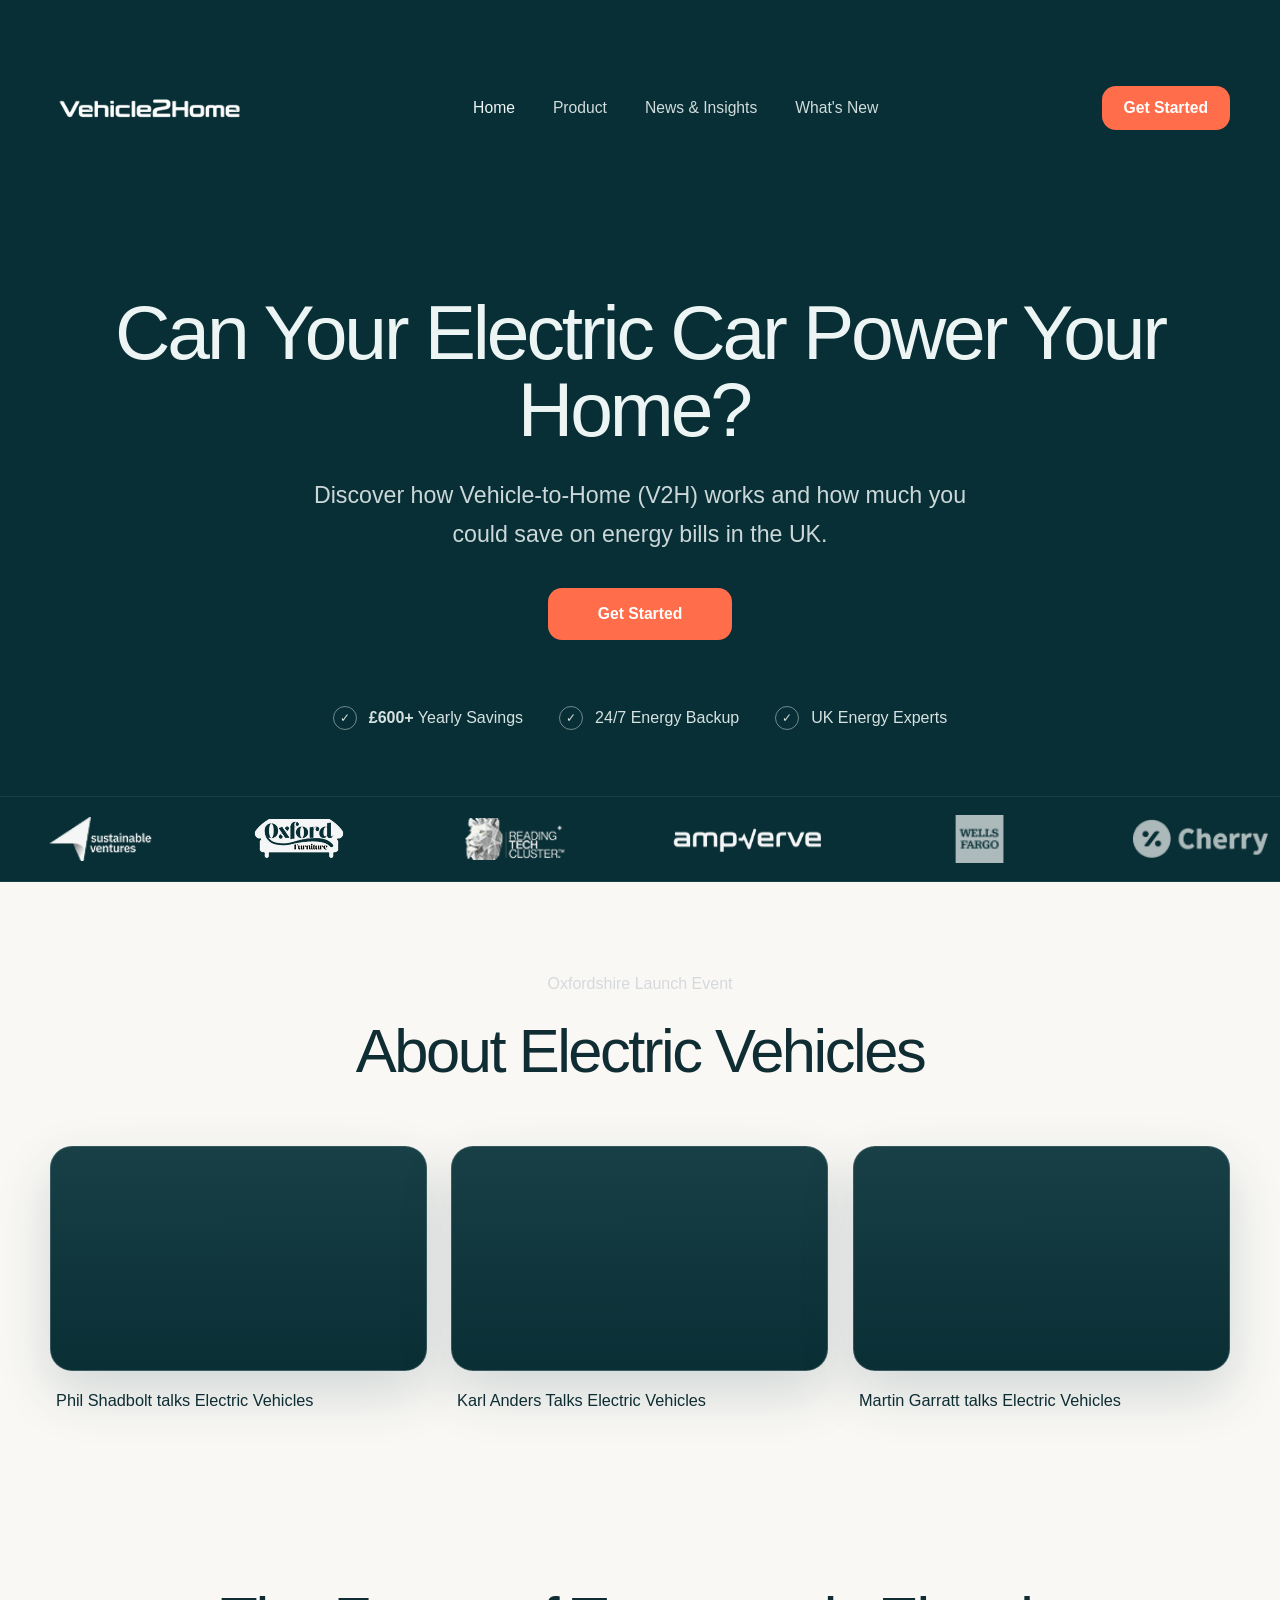
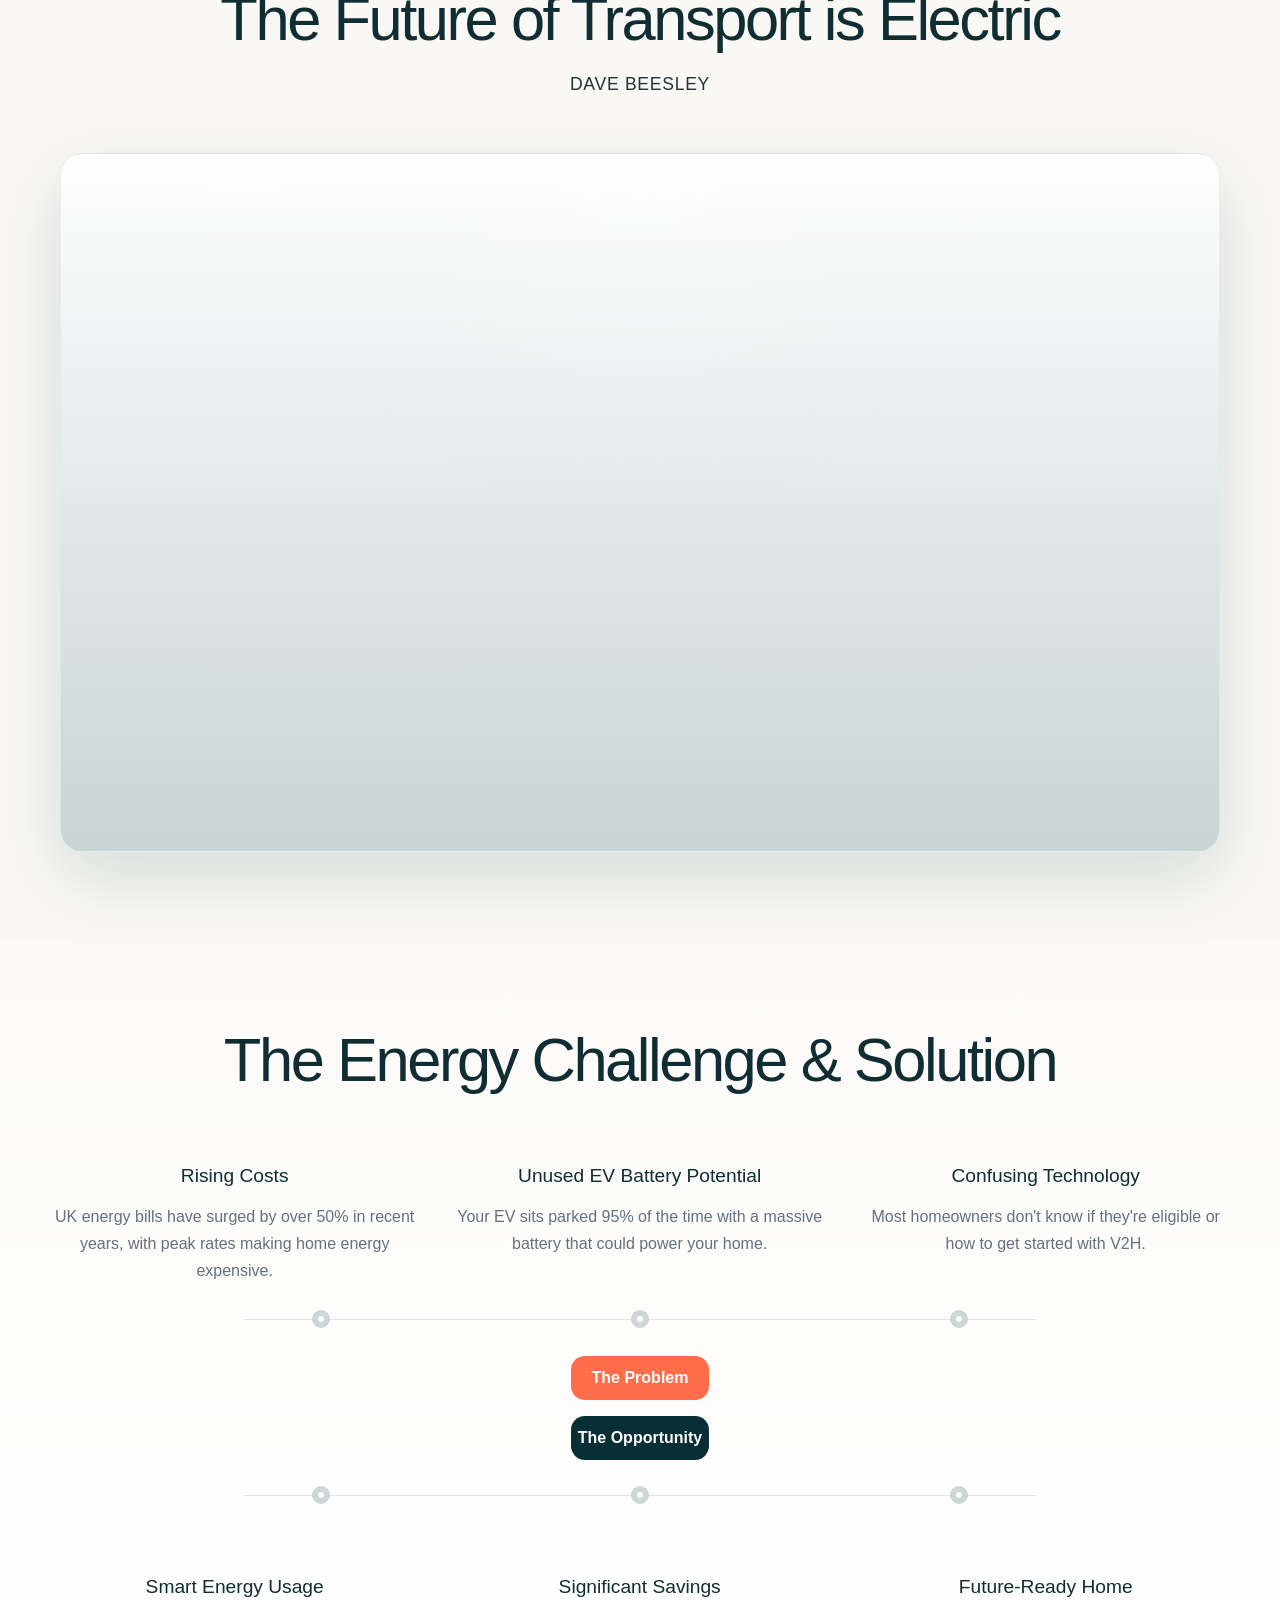
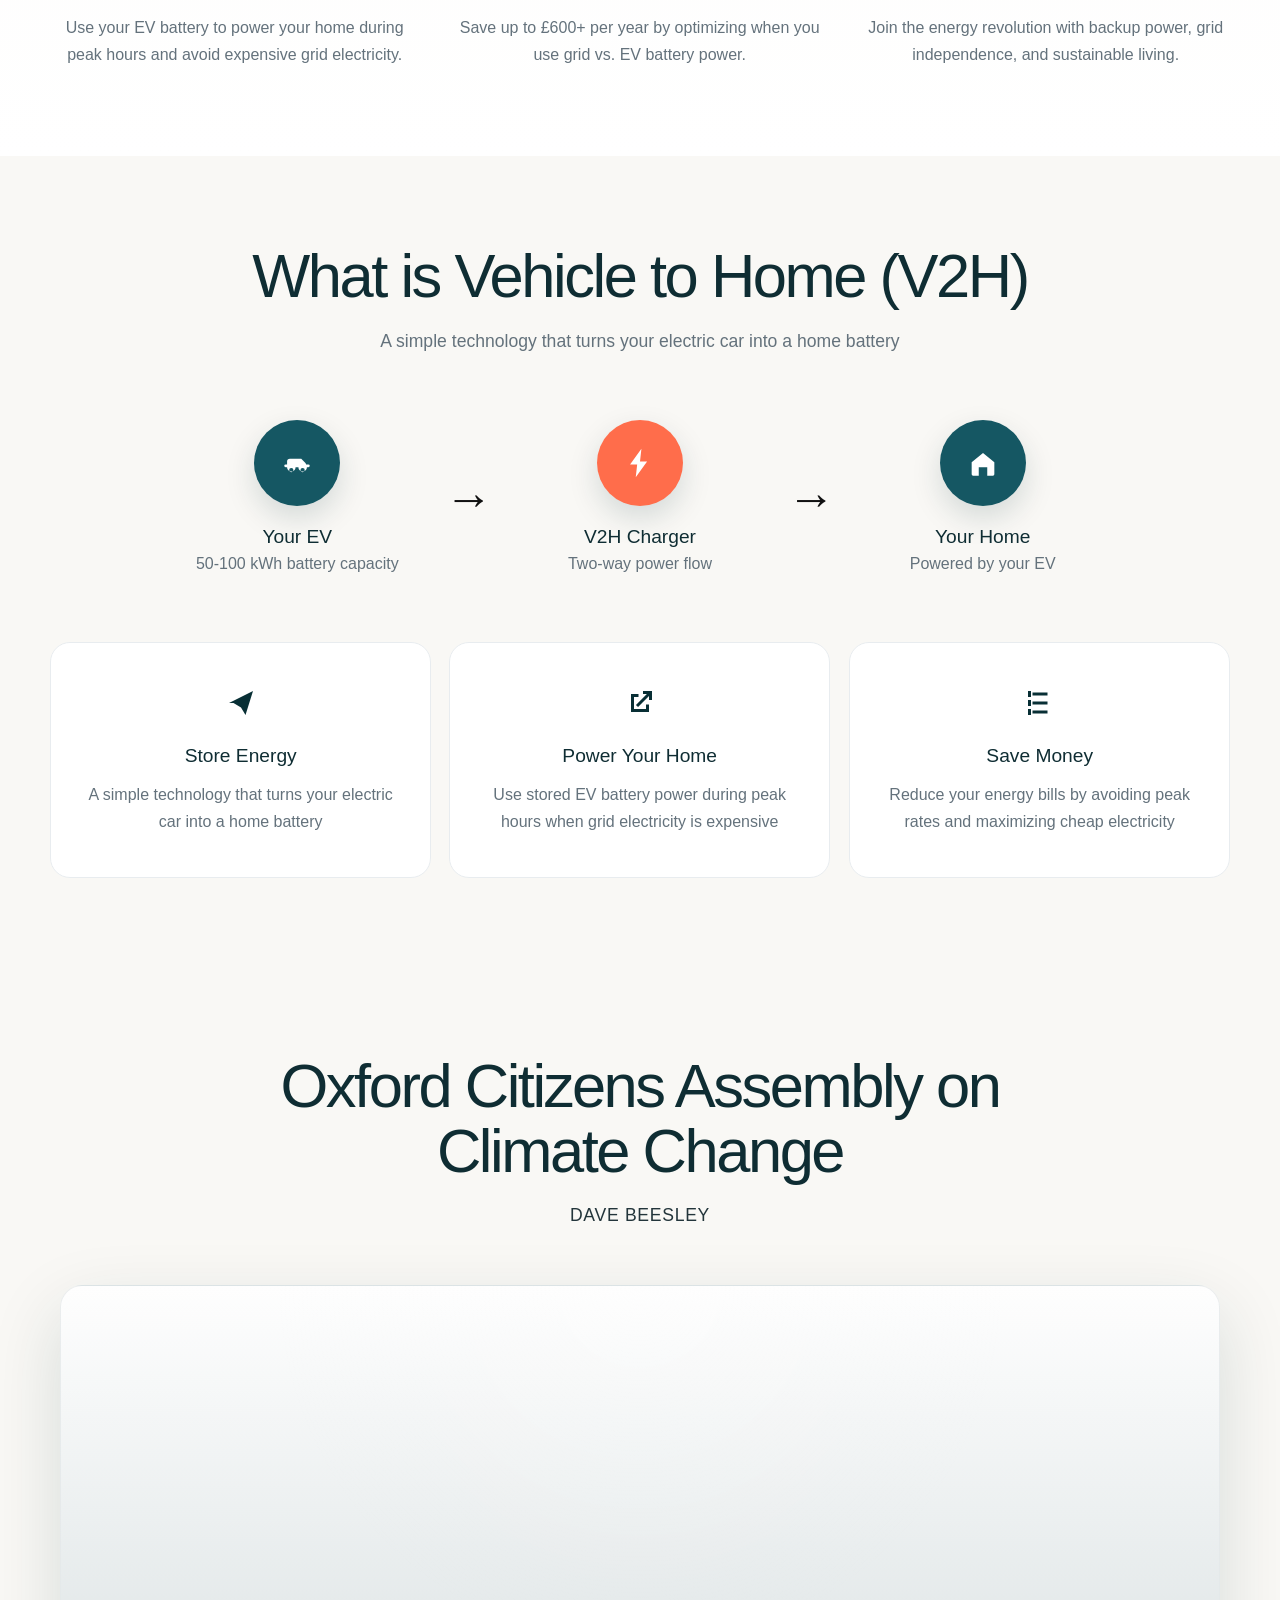
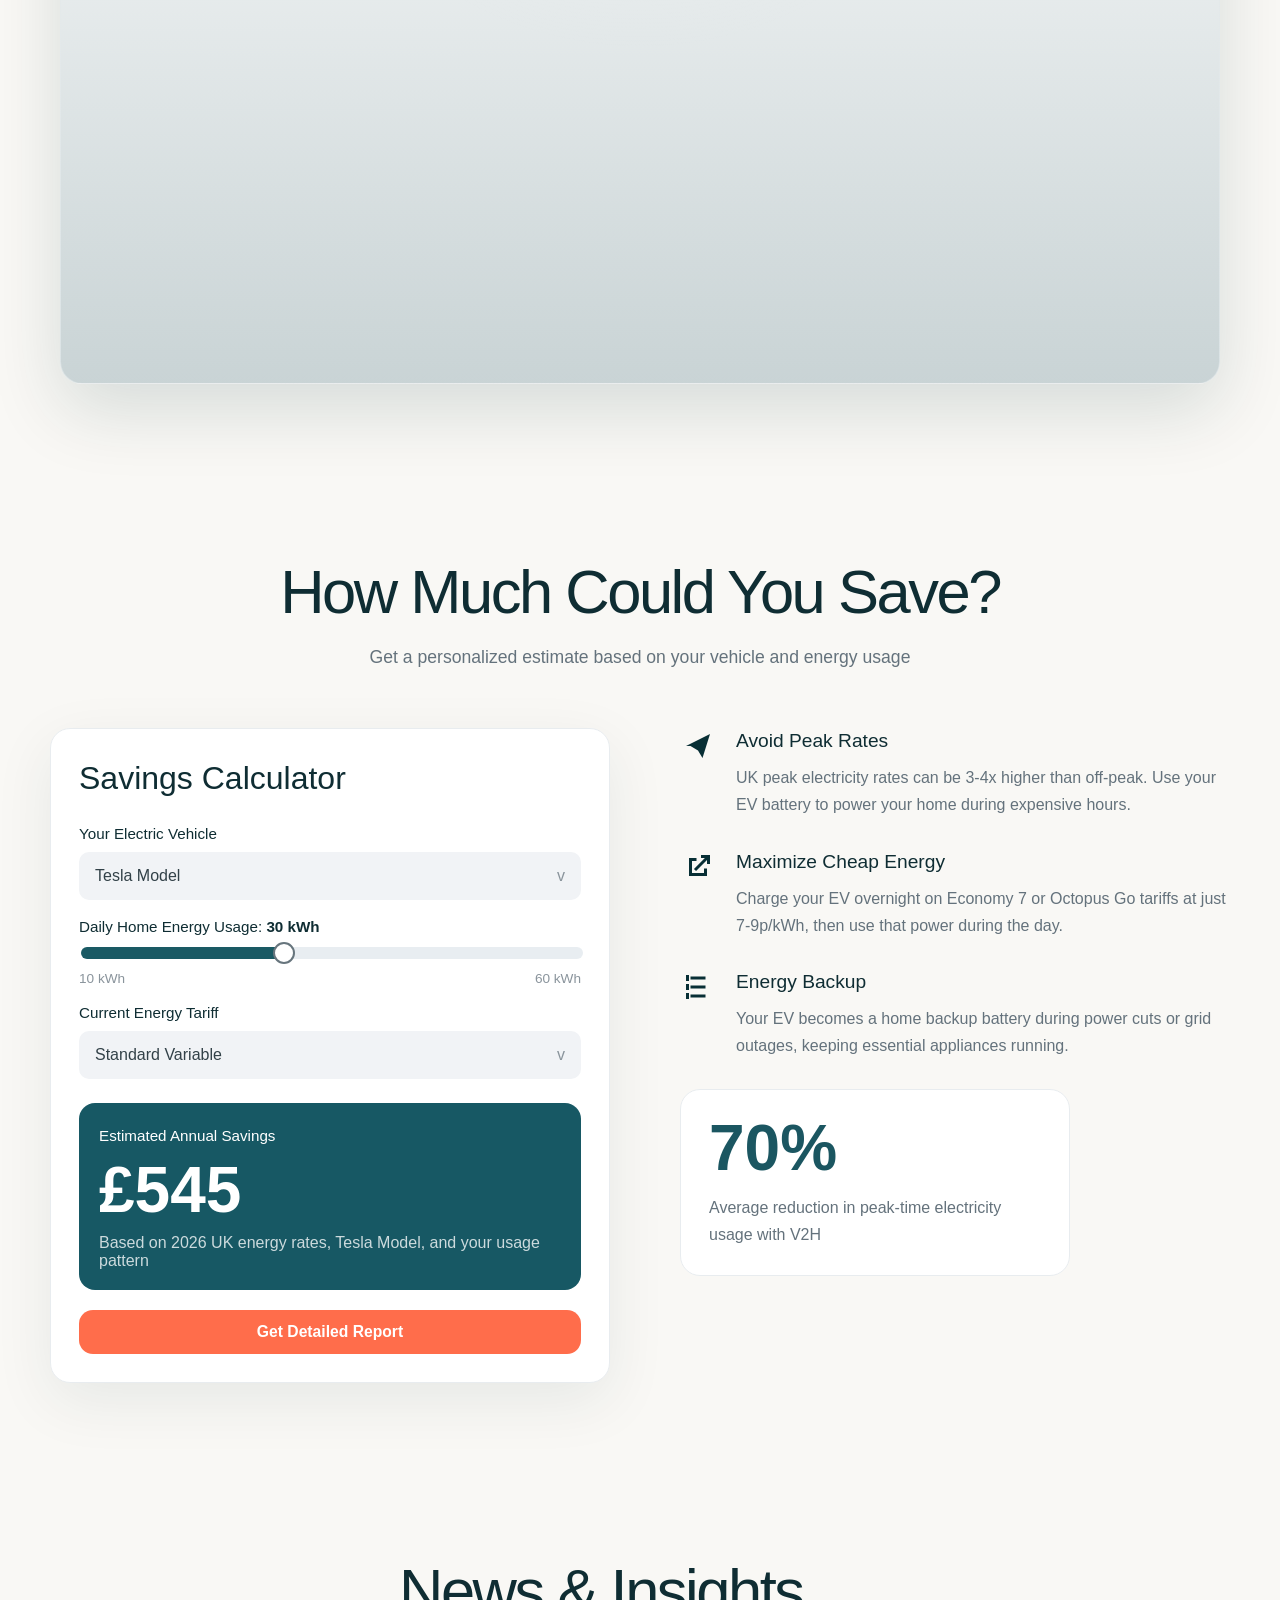
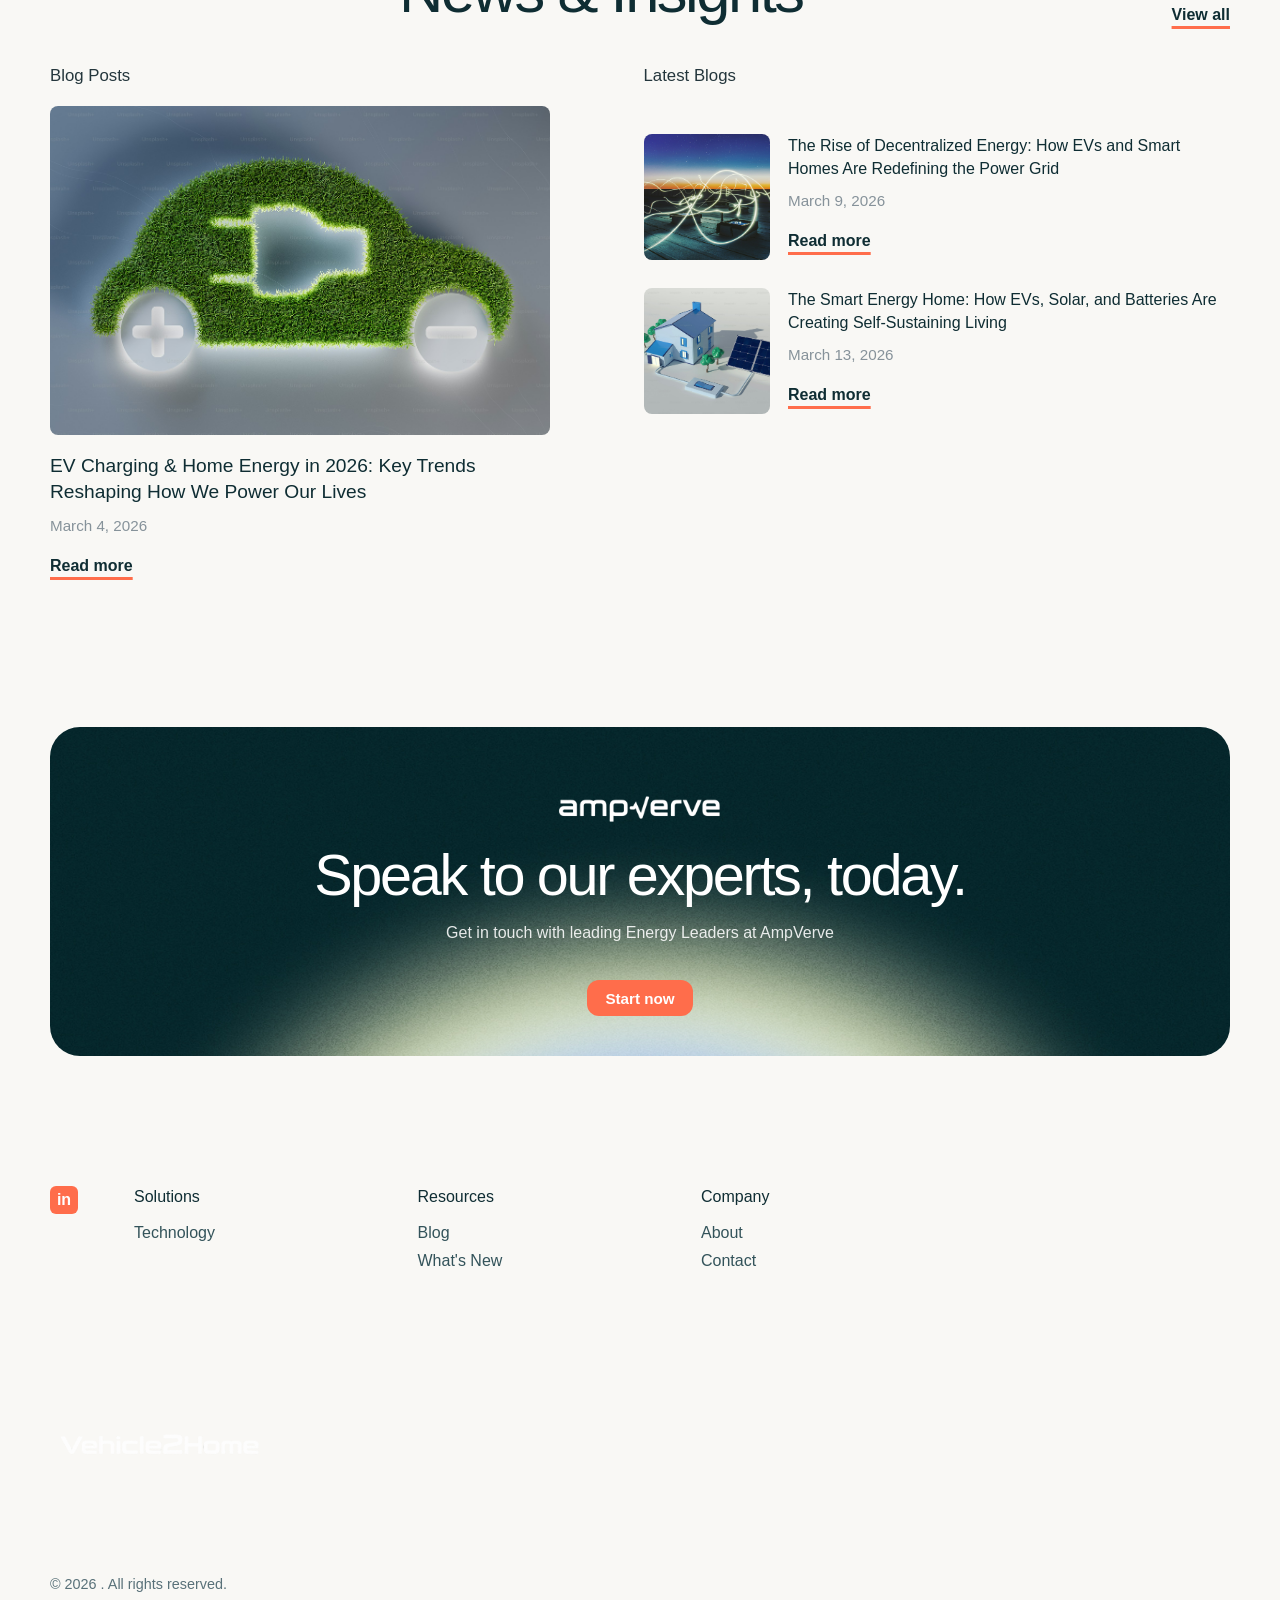
==== commit afc30acf: "blogs added" ====
--- a/index.html
+++ b/index.html
@@ -337,36 +337,36 @@
       <div class="shell">
         <div class="news-head">
           <h2>News &amp; Insights</h2>
-          <a href="#contact">View all</a>
+          <a href="news-insights.html">View all</a>
         </div>
 
         <div class="news-layout">
           <article class="main-story">
             <p class="story-type">Blog Posts</p>
-            <img src="assets/news-main-custom.png" alt="Driver speaking inside an electric vehicle">
-            <h3>What is it like to live with an electric car?</h3>
-            <p class="story-date">February 9, 2026</p>
+            <img src="assets/blog 1.png" alt="Electric vehicle parked and charging at home">
+            <h3>EV Charging &amp; Home Energy in 2026: Key Trends Reshaping How We Power Our Lives</h3>
+            <p class="story-date">March 4, 2026</p>
             <a href="blog-details.html">Read more</a>
           </article>
 
           <div class="story-list">
-            <p class="story-type">Press Releases</p>
+            <p class="story-type">Latest Blogs</p>
 
             <article class="story-item">
-              <img class="story-thumb" src="assets/story-power-up.png" alt="Engineer installing a bidirectional charger">
+              <img class="story-thumb" src="assets/Decenterakized Energy.png" alt="Decentralized energy network connecting homes, renewable power, and electric vehicles">
               <div>
-                <h3>Power Up: Your Guide to Installing a Bidirectional Charger at Home</h3>
-                <p class="story-date">January 13, 2026</p>
-                <a href="blog-details.html">Read more</a>
+                <h3>The Rise of Decentralized Energy: How EVs and Smart Homes Are Redefining the Power Grid</h3>
+                <p class="story-date">March 9, 2026</p>
+                <a href="blog-details-2.html">Read more</a>
               </div>
             </article>
 
             <article class="story-item">
-              <img class="story-thumb" src="assets/story-bidirectional.png" alt="Bidirectional charger connected to an electric car">
+              <img class="story-thumb" src="assets/Energy Home.png" alt="Smart home energy system connecting EVs, solar, and batteries">
               <div>
-                <h3>Bidirectional chargers, explained</h3>
-                <p class="story-date">October 29, 2025</p>
-                <a href="blog-details.html">Read more</a>
+                <h3>The Smart Energy Home: How EVs, Solar, and Batteries Are Creating Self-Sustaining Living</h3>
+                <p class="story-date">March 13, 2026</p>
+                <a href="blog-details-3.html">Read more</a>
               </div>
             </article>
           </div>
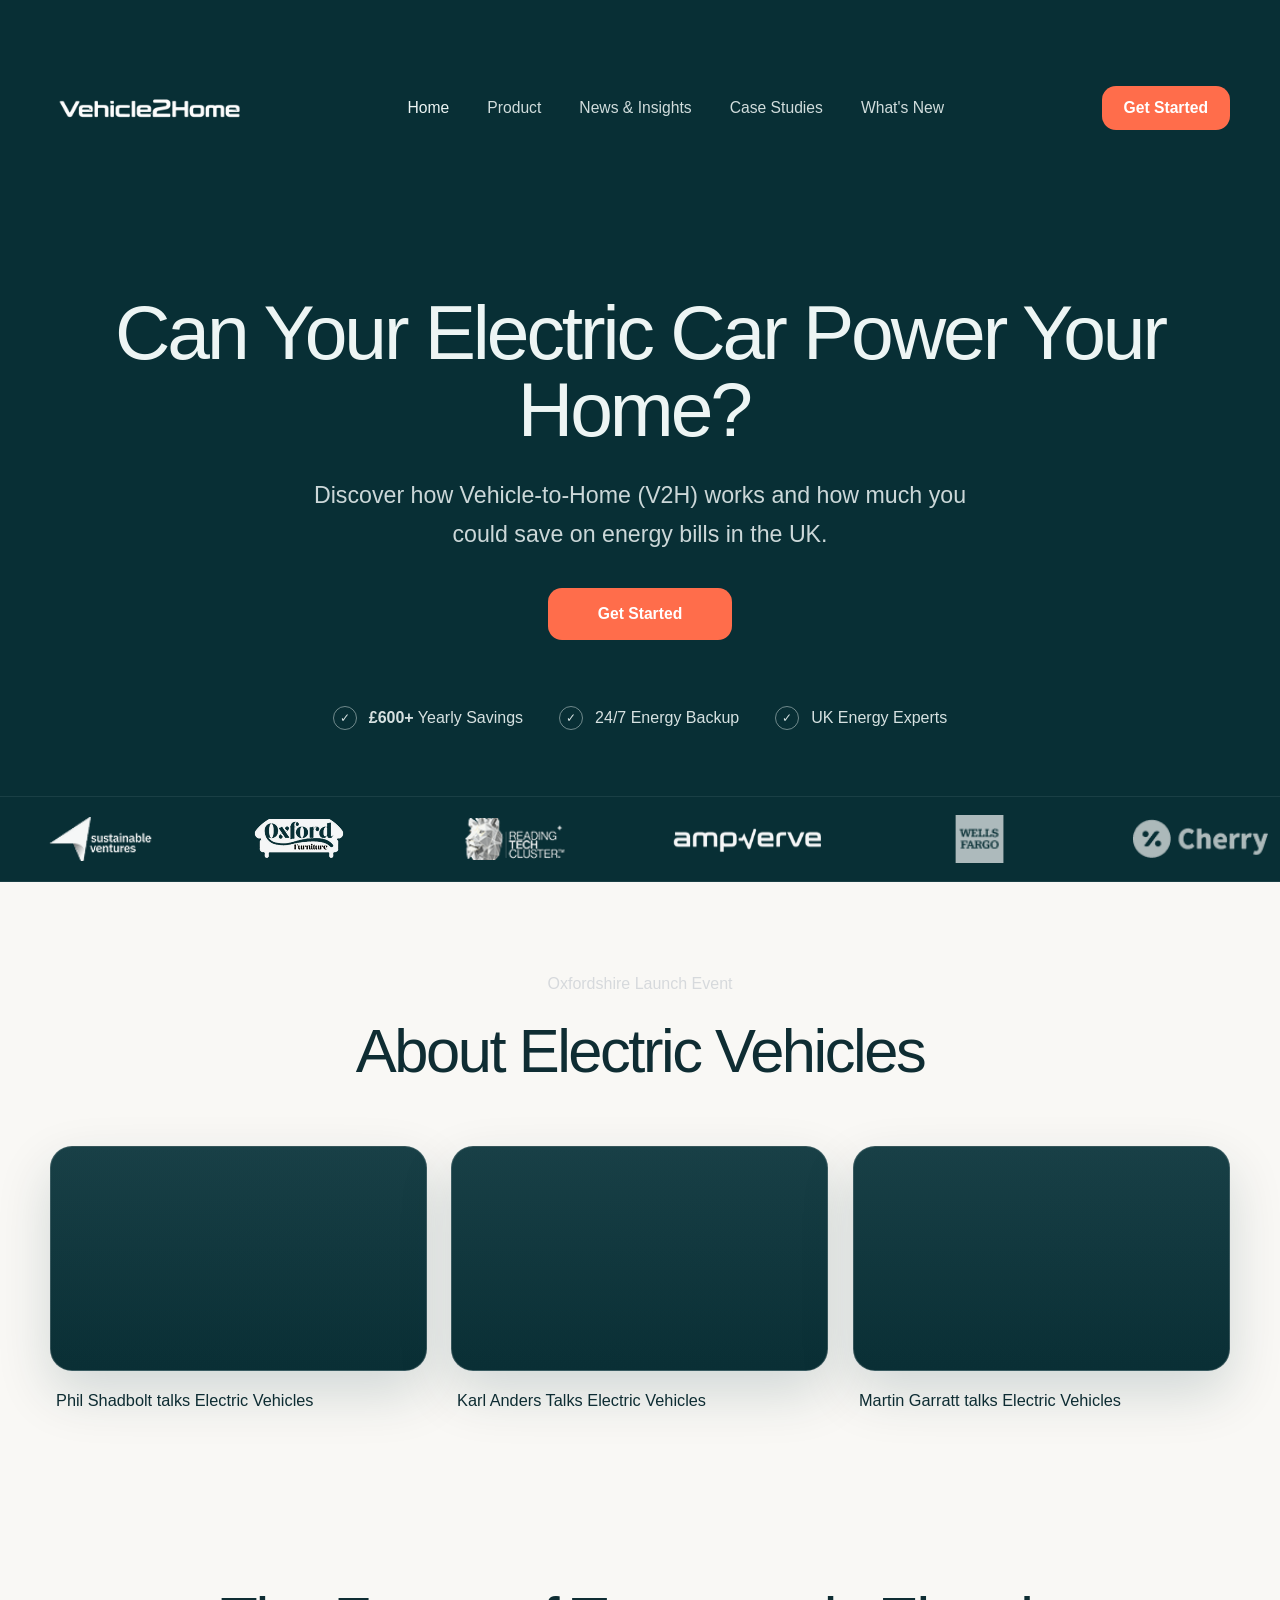
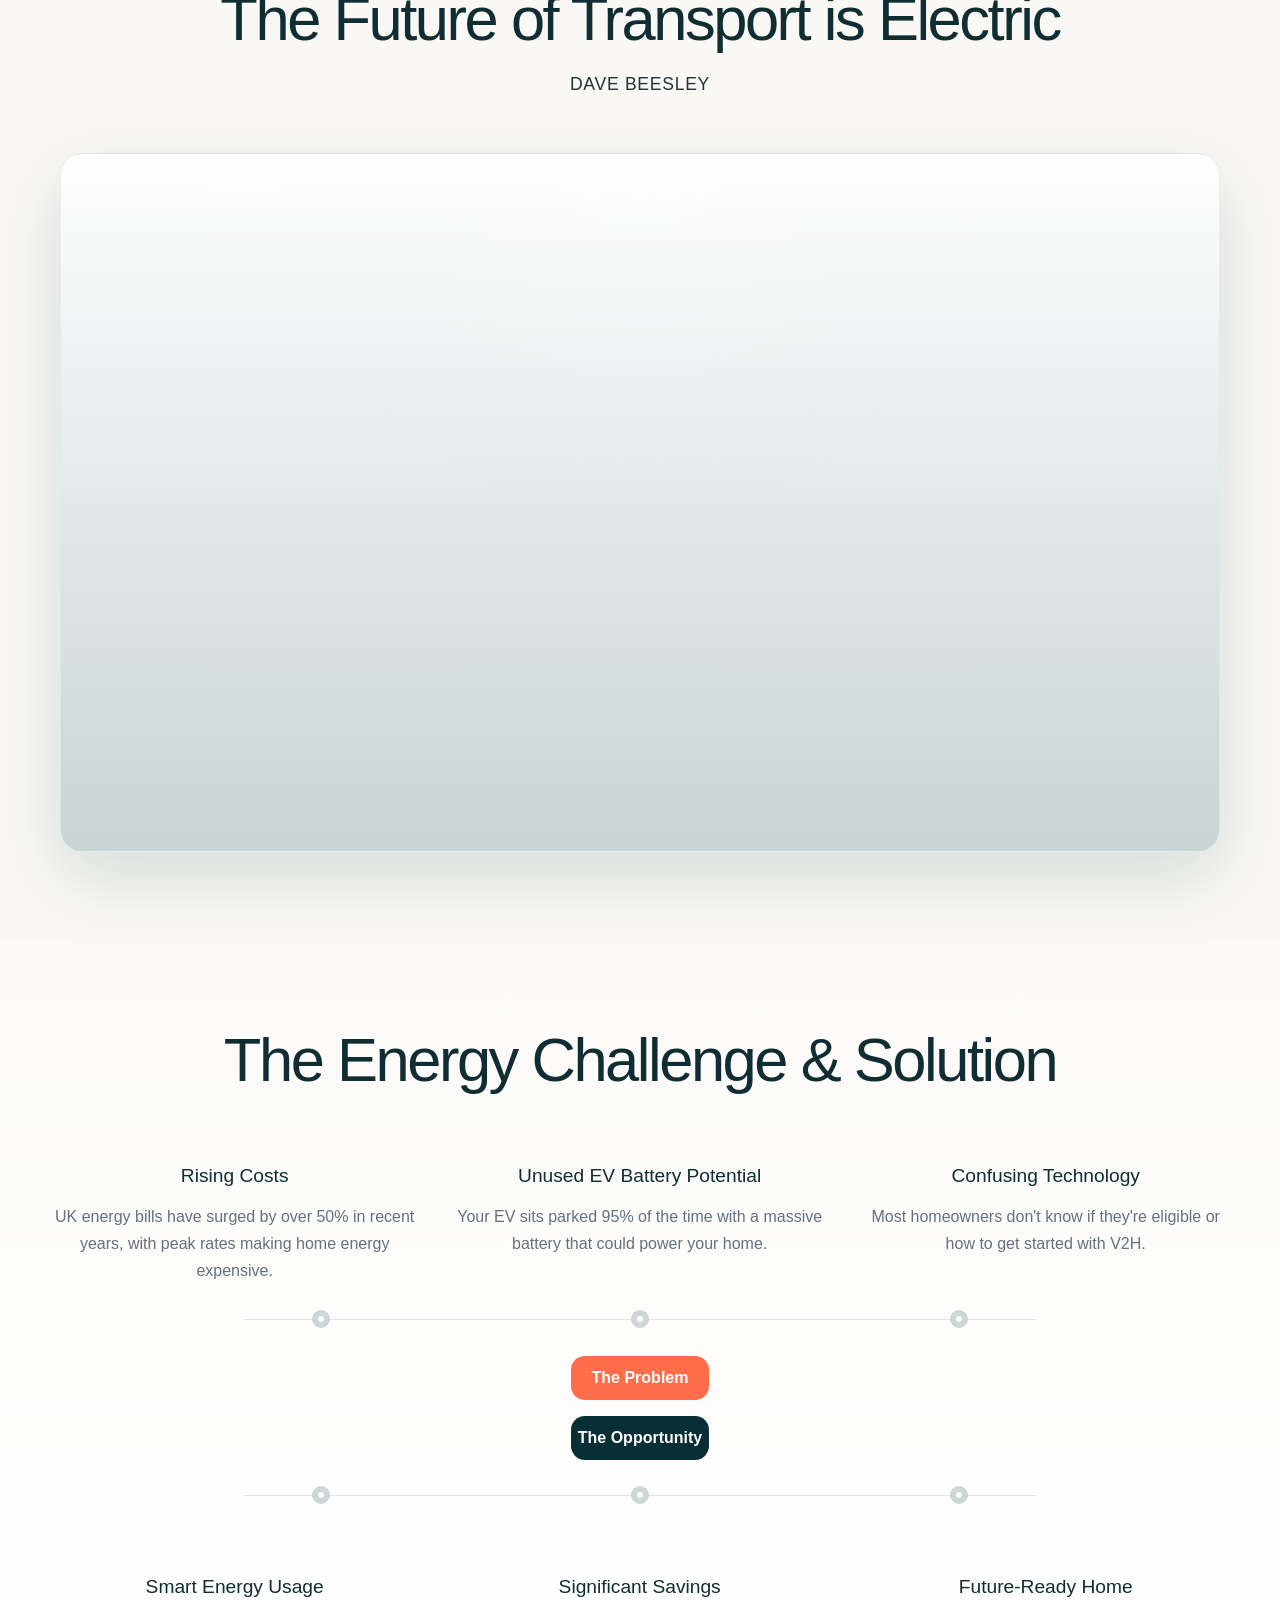
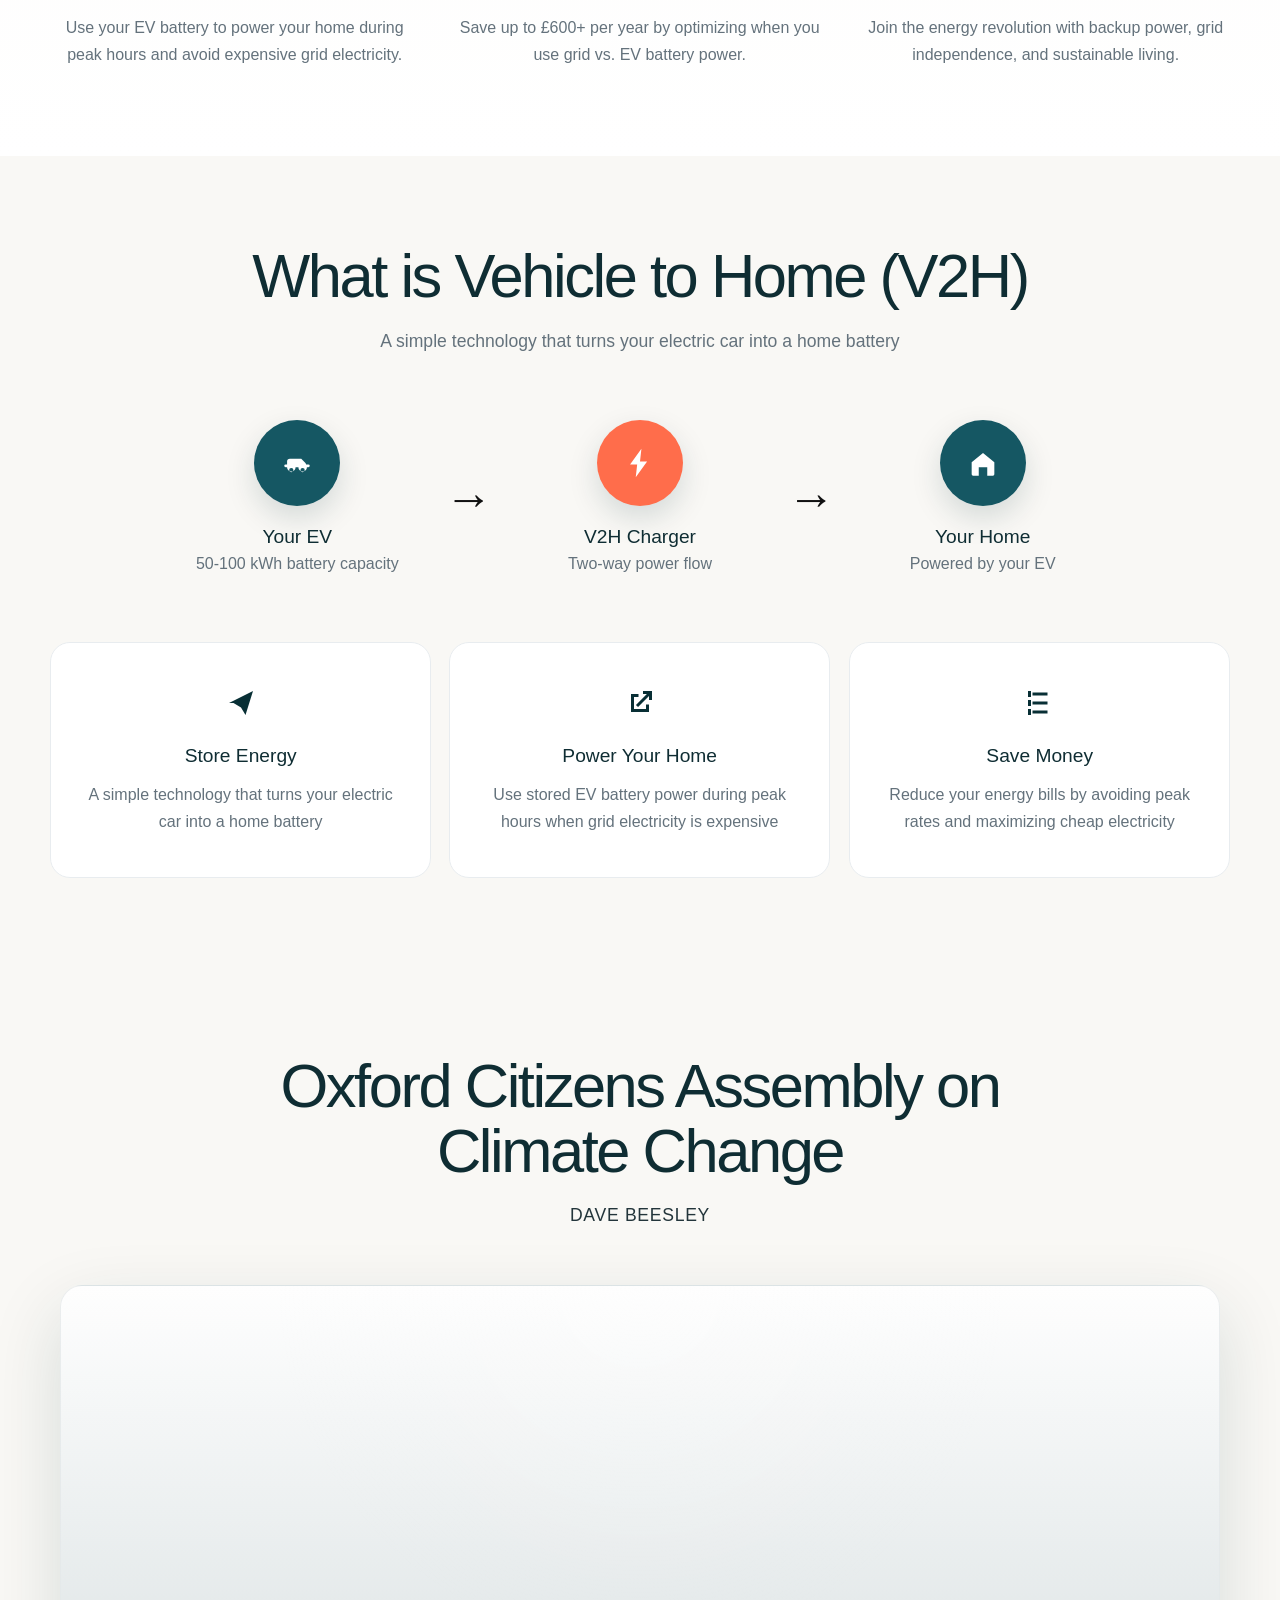
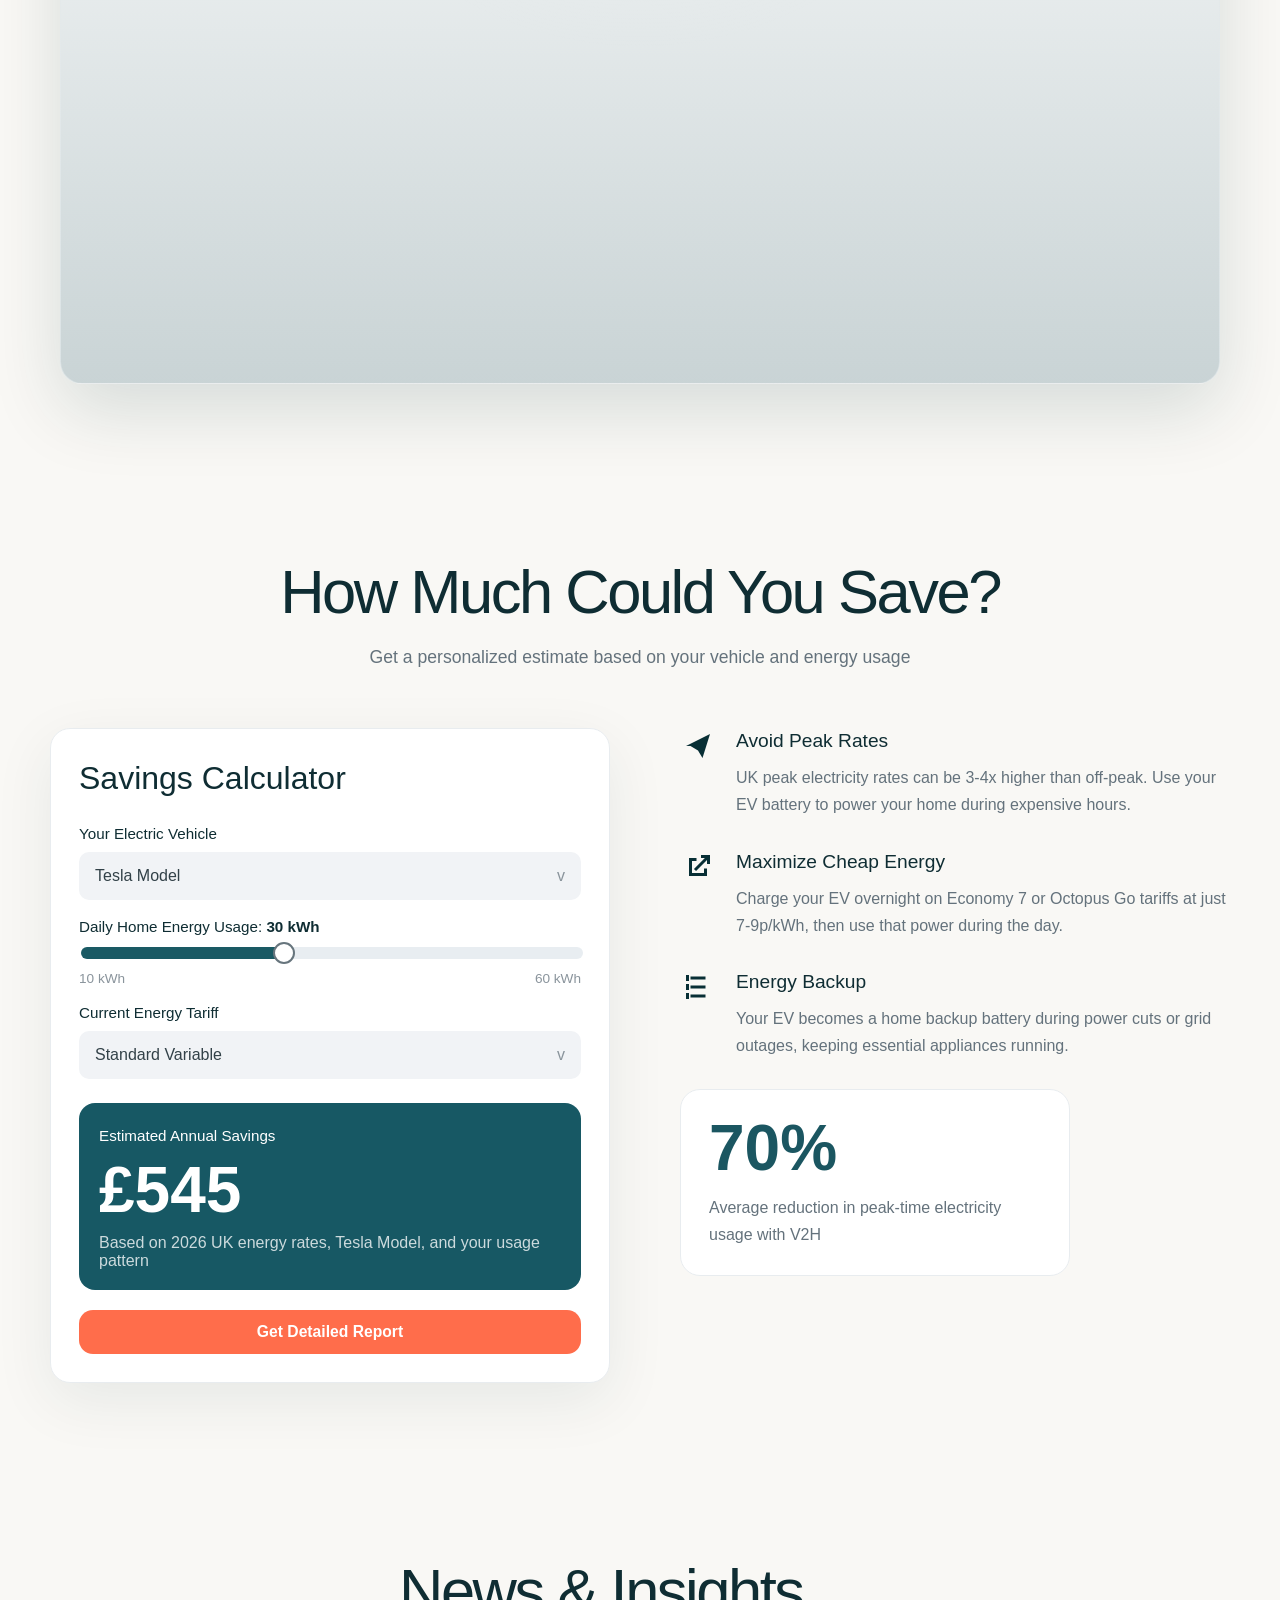
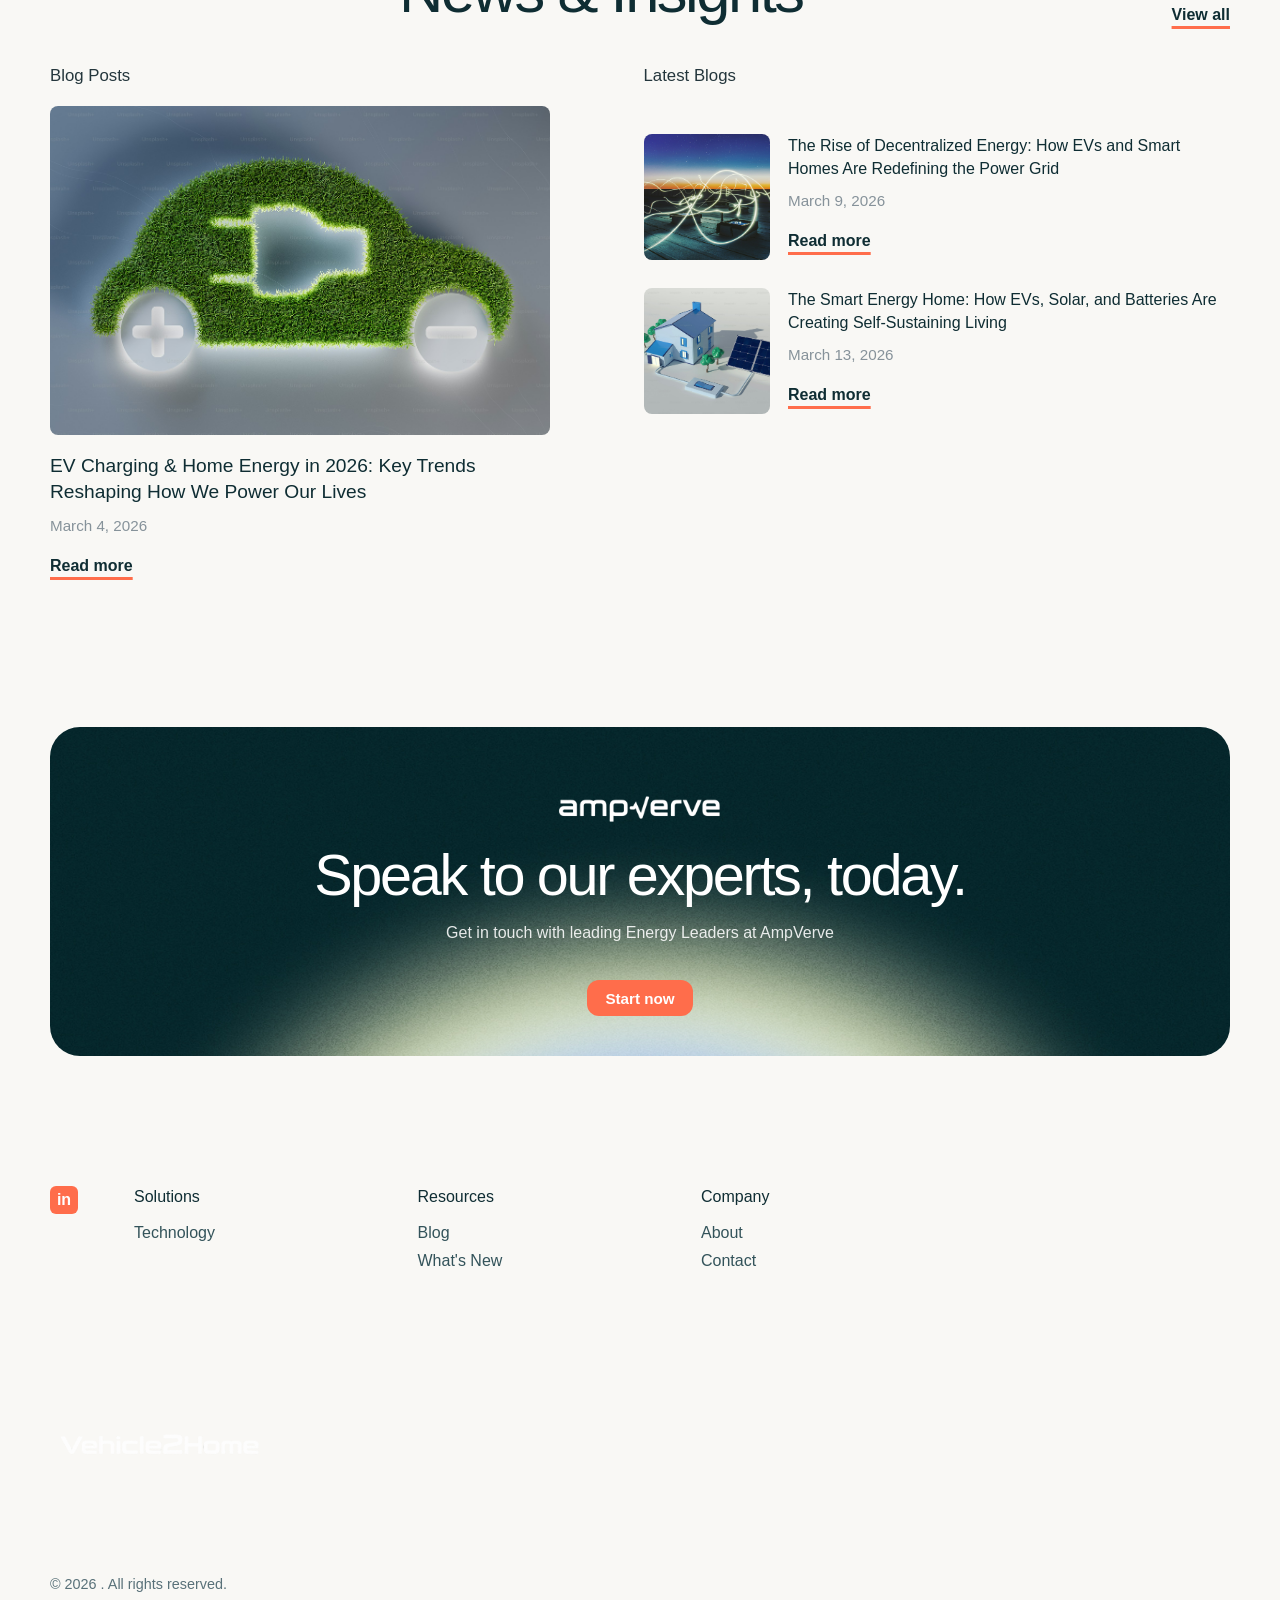
==== commit bb77a62b: "Case Studies added" ====
--- a/index.html
+++ b/index.html
@@ -16,6 +16,7 @@
         <a href="#top" class="active">Home</a>
         <a href="product.html">Product</a>
         <a href="news-insights.html">News &amp; Insights</a>
+        <a href="case-studies.html">Case Studies</a>
         <a href="#save">What's New</a>
       </nav>
       <a class="btn btn-coral" href="https://www.ampverve.com/">Get Started</a>
--- a/styles.css
+++ b/styles.css
@@ -1656,6 +1656,92 @@
   background: #fbfaf7;
 }
 
+.case-studies-showcase {
+  padding-top: 92px;
+  padding-bottom: 128px;
+}
+
+.case-study-feature {
+  display: grid;
+  grid-template-columns: minmax(0, 1.4fr) minmax(360px, 0.9fr);
+  gap: 40px;
+  align-items: start;
+  padding: 38px 0 46px;
+  border-top: 1px solid rgba(15, 45, 51, 0.08);
+}
+
+.case-study-feature:first-of-type {
+  margin-top: 28px;
+}
+
+.case-study-media img {
+  width: 100%;
+  aspect-ratio: 1.55;
+  object-fit: cover;
+  border-radius: 0;
+  background: #dfe7e4;
+}
+
+.case-study-copy {
+  max-width: 540px;
+  min-height: 100%;
+  display: flex;
+  flex-direction: column;
+}
+
+.case-study-copy h3 {
+  font-size: clamp(2.1rem, 3vw, 3.05rem);
+  line-height: 1.08;
+  color: #0f2d33;
+}
+
+.case-study-copy p {
+  margin-top: 34px;
+  font-size: 1.08rem;
+  line-height: 1.6;
+  color: #24363c;
+}
+
+.case-study-copy a {
+  margin-top: 24px;
+  font-weight: 700;
+  text-decoration: underline;
+  text-decoration-color: var(--coral);
+  text-underline-offset: 6px;
+  text-decoration-thickness: 3px;
+}
+
+.case-study-author {
+  margin-top: auto;
+  padding-top: 54px;
+  display: flex;
+  align-items: center;
+  gap: 18px;
+}
+
+.case-study-author img {
+  width: 56px;
+  height: 56px;
+  border-radius: 0;
+  object-fit: cover;
+  background: #d6ddd9;
+}
+
+.case-study-author strong,
+.case-study-author span {
+  display: block;
+}
+
+.case-study-author strong {
+  font-size: 1.05rem;
+  color: #0f2d33;
+}
+
+.case-study-author span {
+  margin-top: 6px;
+  color: #6e7d84;
+}
+
 .product-challenge h2,
 .product-v2h h2,
 .product-savings h2 {
@@ -1697,7 +1783,8 @@
   .benefit-grid,
   .timeline,
   .news-layout,
-  .savings-layout {
+  .savings-layout,
+  .case-study-feature {
     grid-template-columns: 1fr;
   }
 
@@ -1716,6 +1803,19 @@
 
   .story-item {
     grid-template-columns: 96px 1fr;
+  }
+
+  .case-study-copy {
+    max-width: none;
+  }
+
+  .case-study-copy p {
+    margin-top: 20px;
+  }
+
+  .case-study-author {
+    margin-top: 0;
+    padding-top: 28px;
   }
 
   .page-nav {
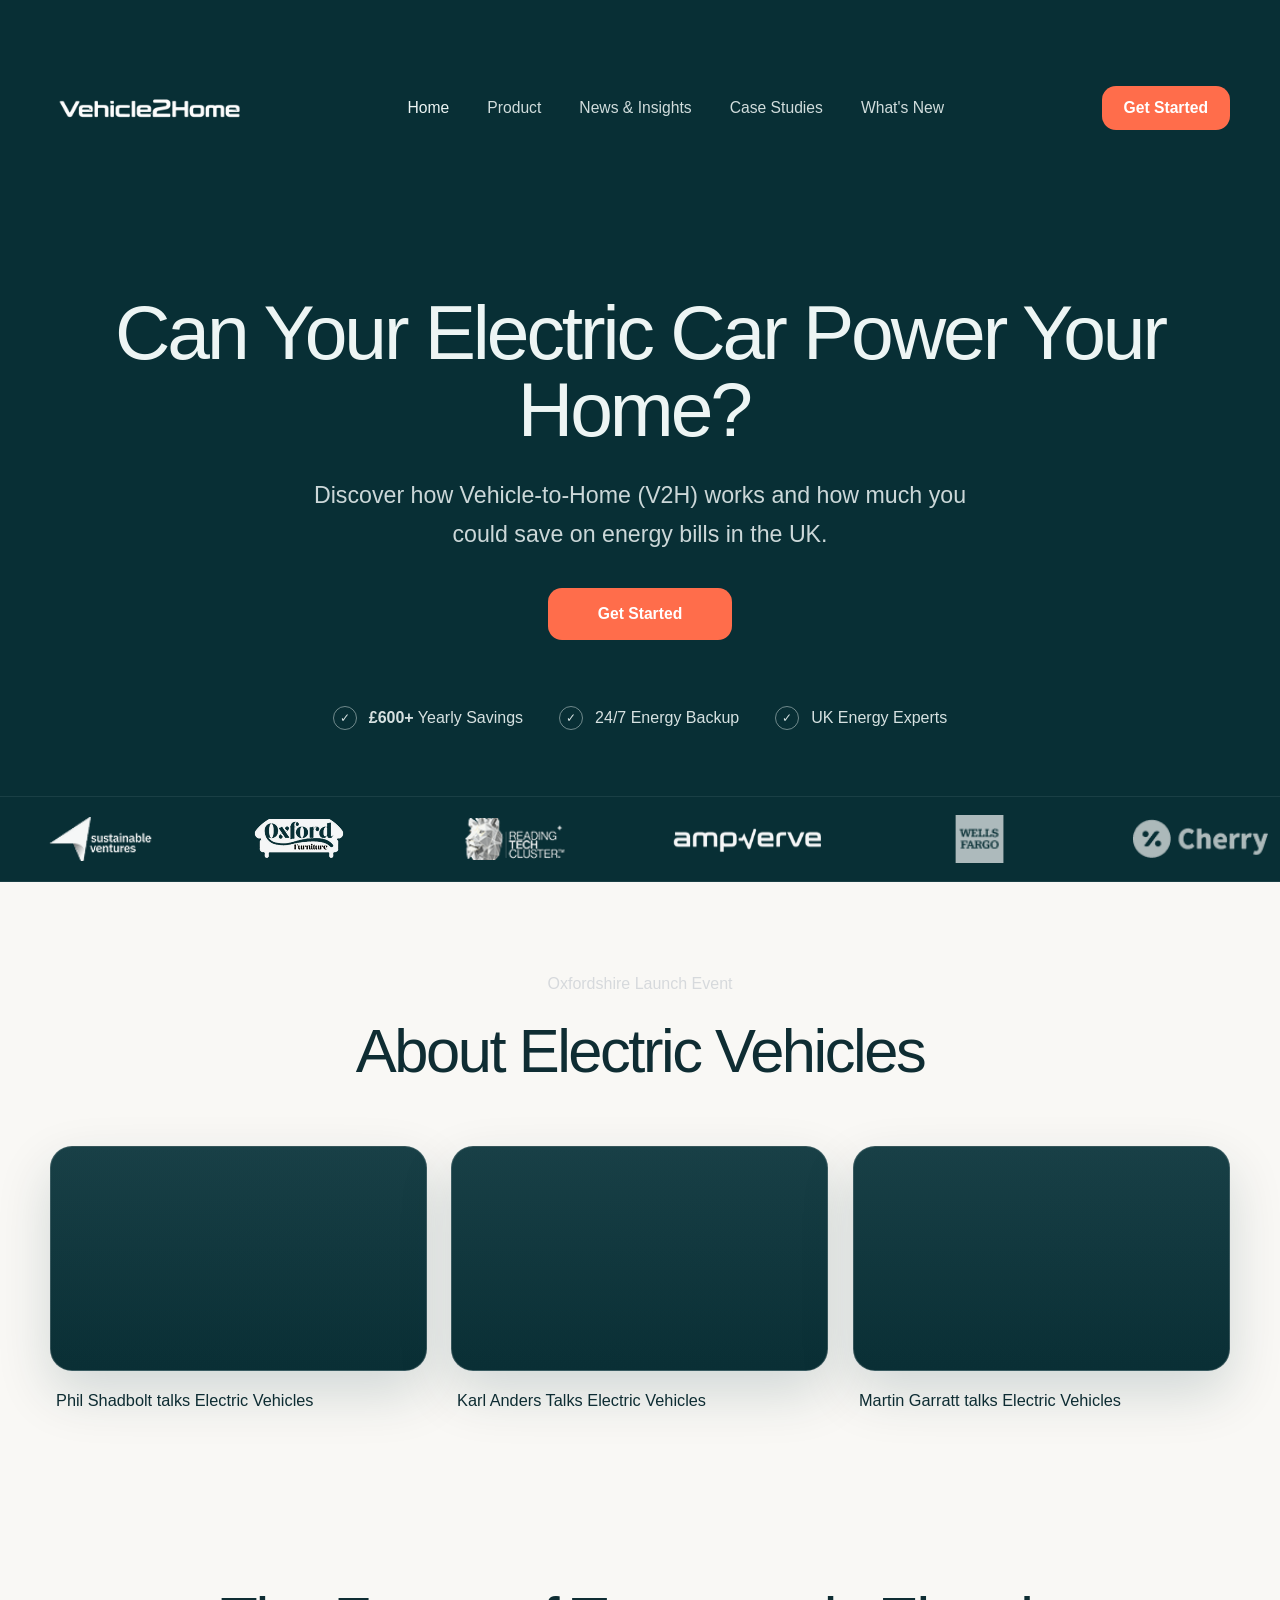
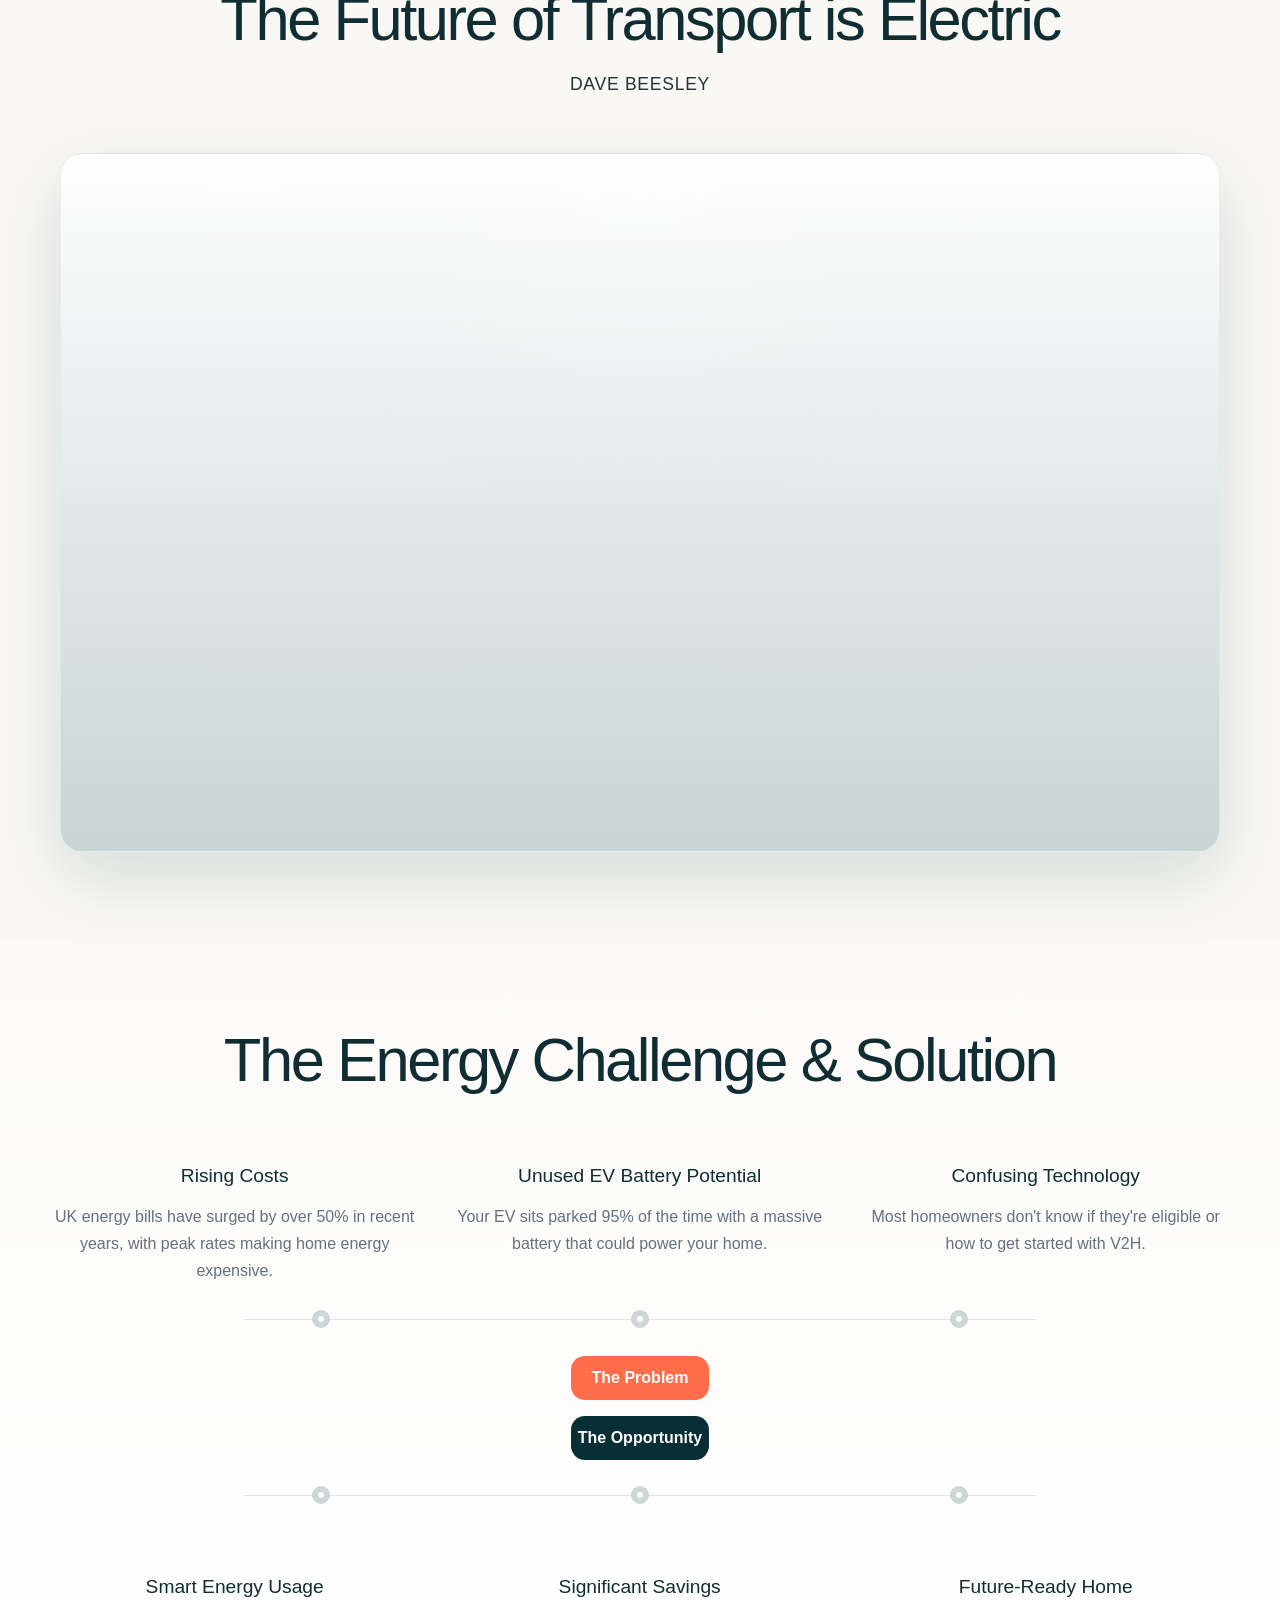
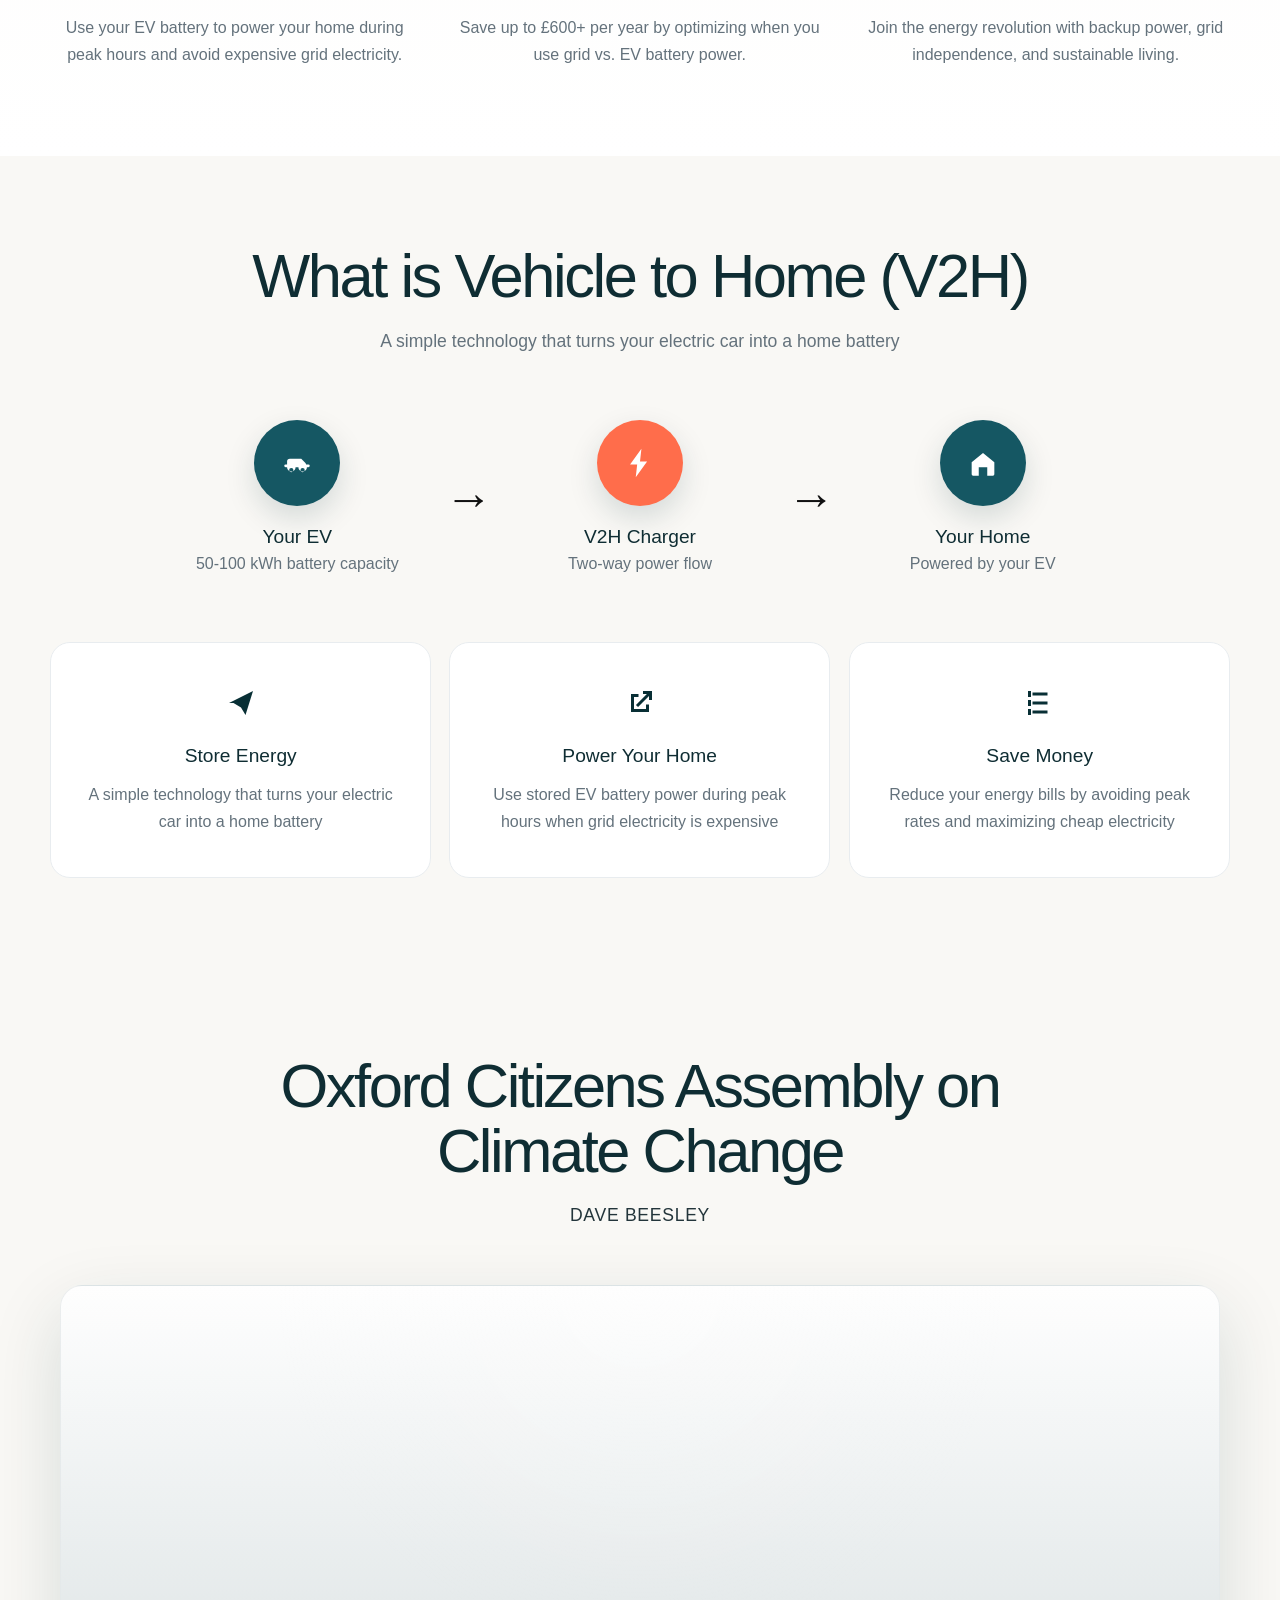
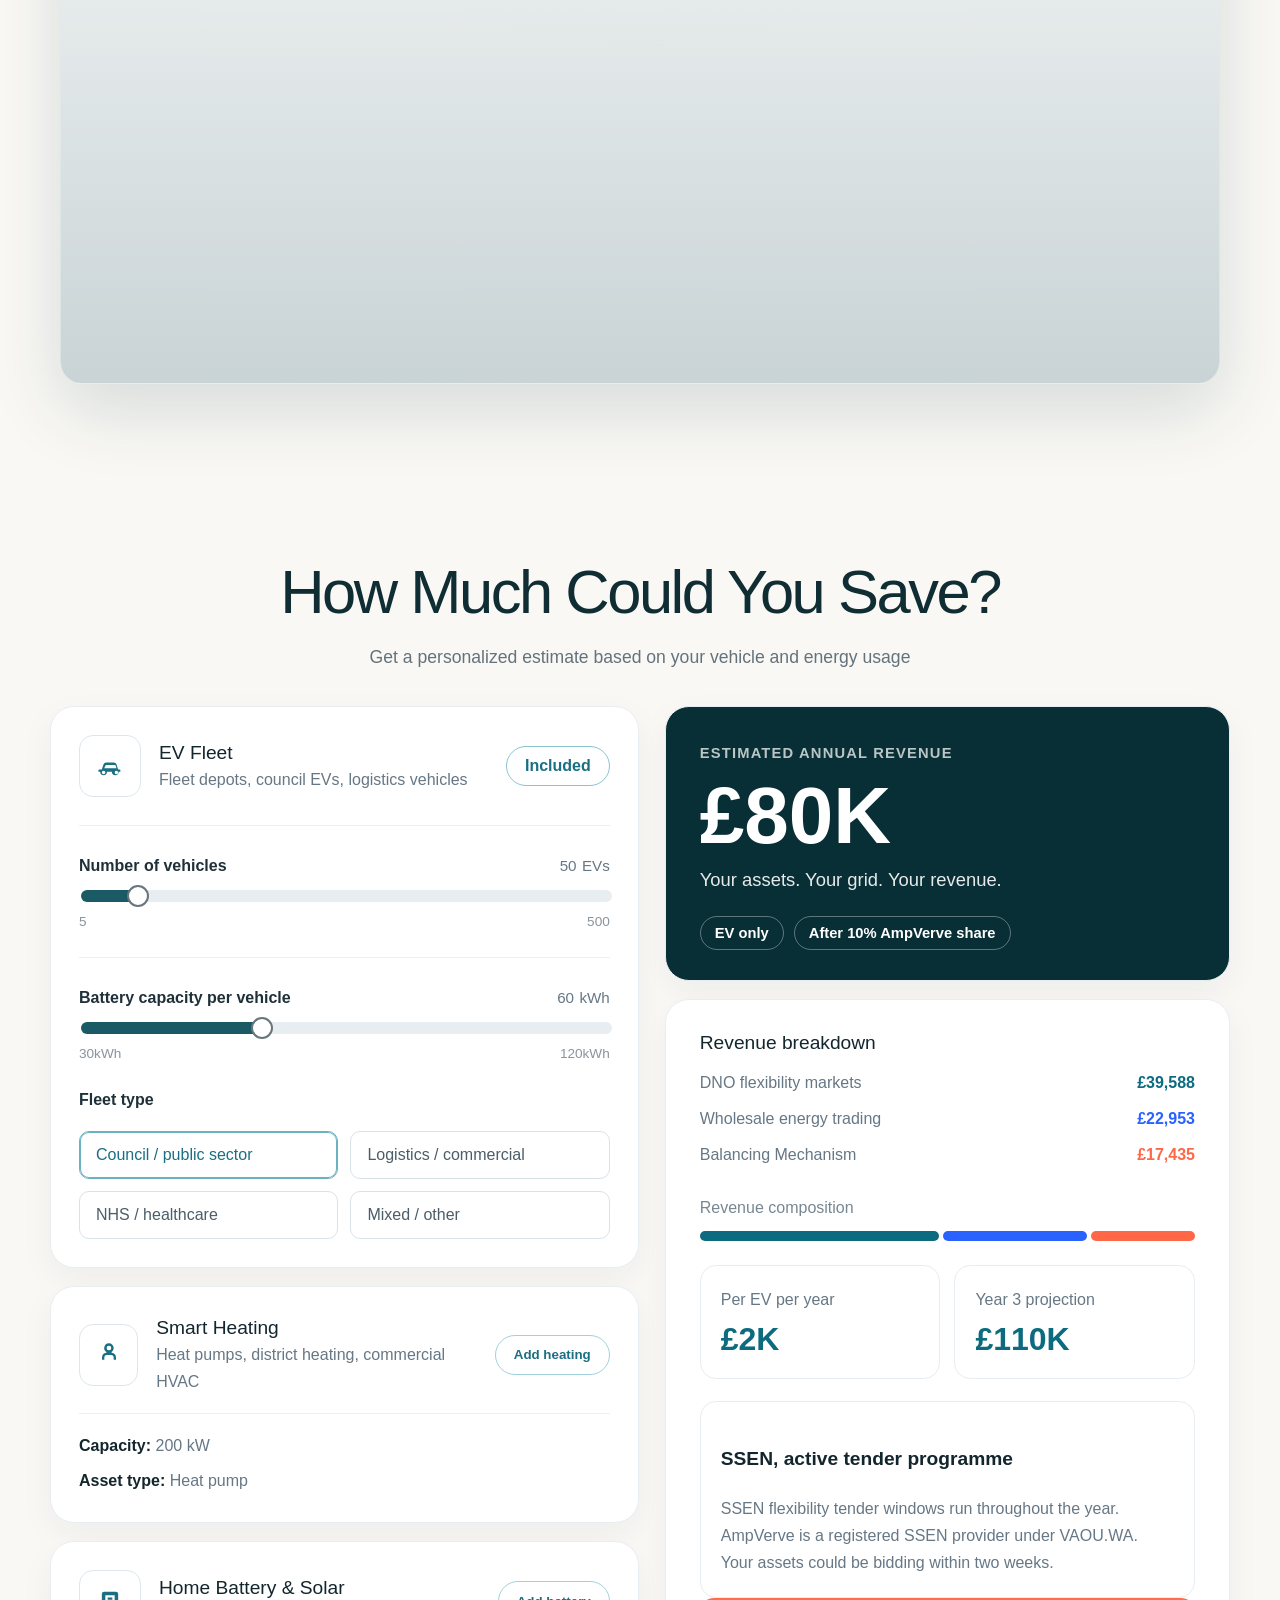
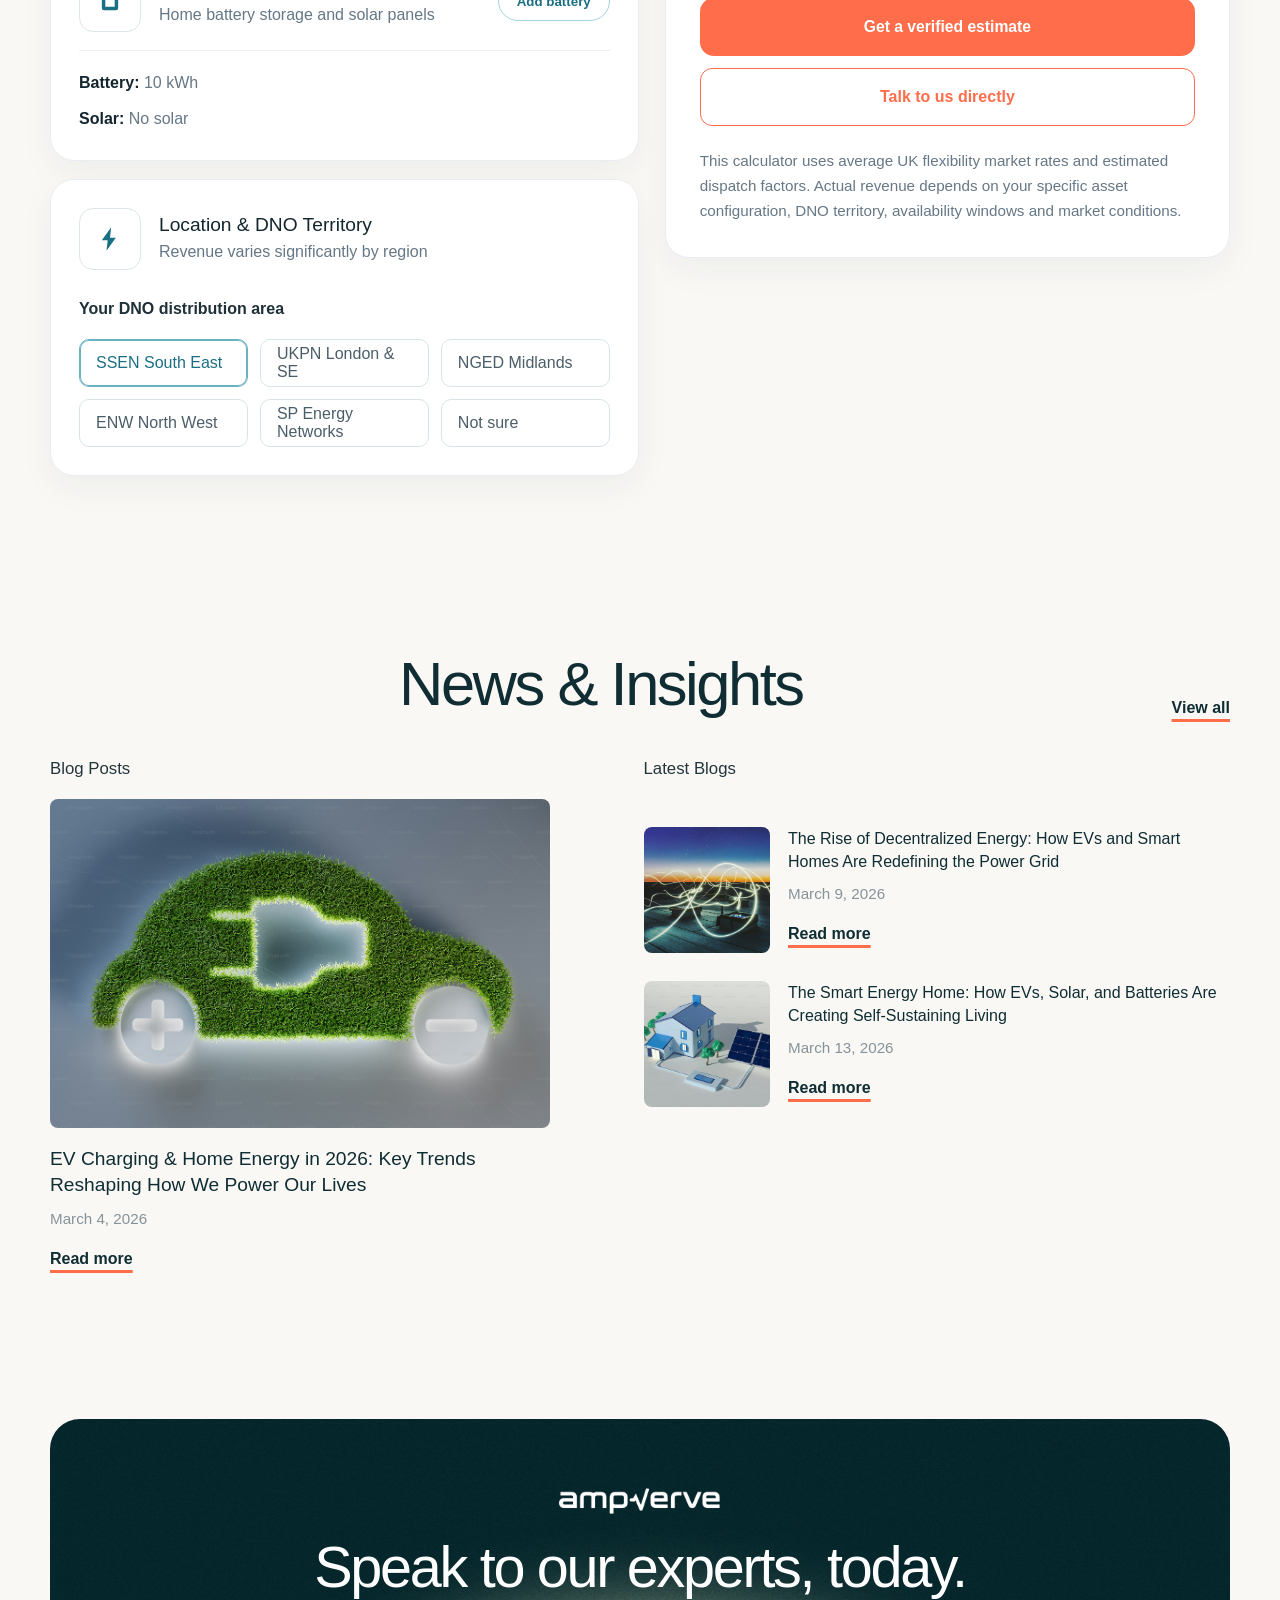
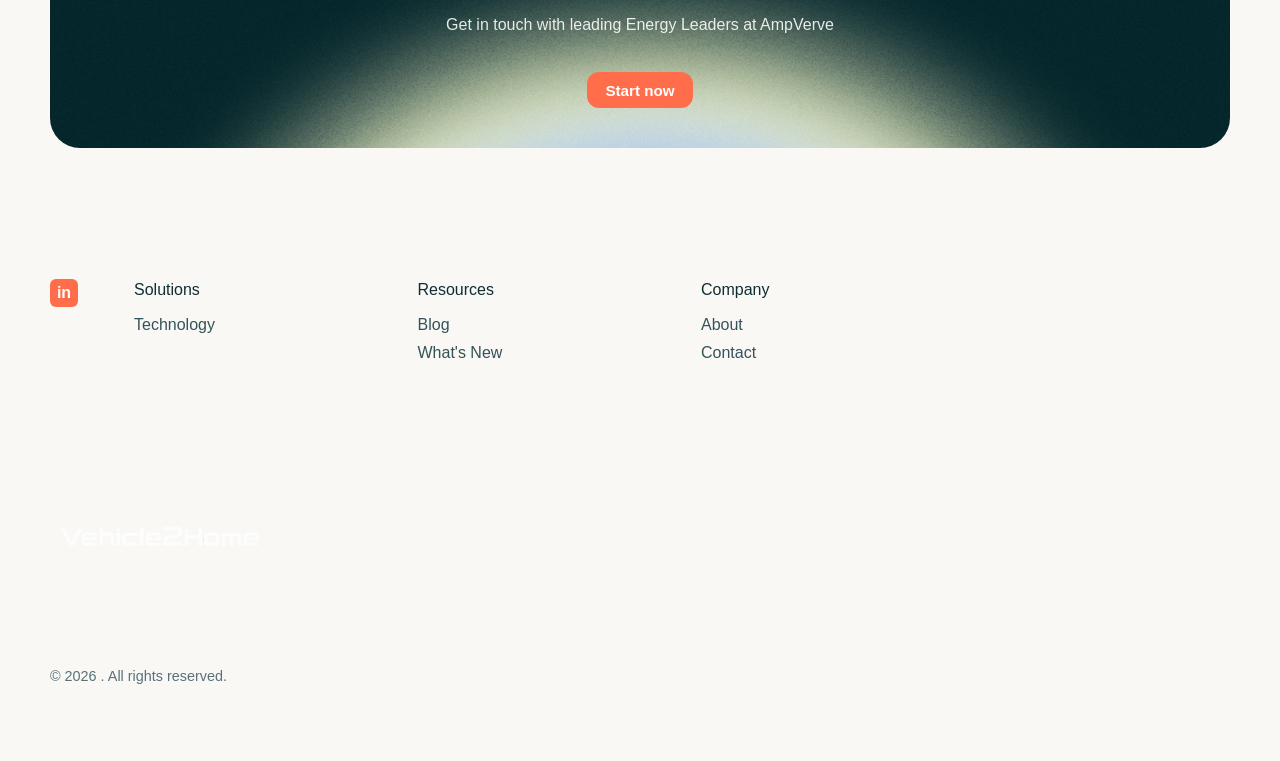
==== commit ae002421: "Ampverve Sections  and Calculator Changes" ====
--- a/index.html
+++ b/index.html
@@ -258,77 +258,230 @@
         <h2>How Much Could You Save?</h2>
         <p class="section-copy">Get a personalized estimate based on your vehicle and energy usage</p>
 
-        <div class="savings-layout">
-          <div class="calculator-card">
-            <h3>Savings Calculator</h3>
-            <label for="vehicle">Your Electric Vehicle</label>
-            <div class="select-shell">
-              <select id="vehicle">
-                <option value="tesla">Tesla Model</option>
-                <option value="nissan">Nissan Leaf</option>
-                <option value="hyundai">Hyundai Ioniq 5</option>
-                <option value="kia">Kia EV6</option>
-              </select>
-            </div>
-
-            <label for="usage">Daily Home Energy Usage: <strong><span id="usage-value">30</span> kWh</strong></label>
-            <input id="usage" type="range" min="10" max="60" value="30">
-            <div class="range-scale">
-              <span>10 kWh</span>
-              <span>60 kWh</span>
-            </div>
-
-            <label for="tariff">Current Energy Tariff</label>
-            <div class="select-shell">
-              <select id="tariff">
-                <option value="standard">Standard Variable</option>
-                <option value="economy7">Economy 7</option>
-                <option value="octopus">Octopus Go</option>
-              </select>
-            </div>
-
-            <div class="estimate-card">
-              <p>Estimated Annual Savings</p>
-              <strong id="savings-amount">&pound;600</strong>
-              <span id="estimate-copy">Based on 2026 UK energy rates and your usage pattern</span>
-            </div>
-
-            <a class="btn btn-coral btn-full" href="https://www.ampverve.com/">Get Detailed Report</a>
-          </div>
-
-          <div class="savings-notes">
-            <article>
-              <div class="mini-icon">
-                <svg viewBox="0 0 24 24" aria-hidden="true"><path d="m4 12 16-8-5 16-3-5-5-3Z"/></svg>
-              </div>
-              <div>
-                <h3>Avoid Peak Rates</h3>
-                <p>UK peak electricity rates can be 3-4x higher than off-peak. Use your EV battery to power your home during expensive hours.</p>
-              </div>
-            </article>
-            <article>
-              <div class="mini-icon">
-                <svg viewBox="0 0 24 24" aria-hidden="true"><path d="M14 4h6v6h-2V7.4l-7.3 7.3-1.4-1.4L16.6 6H14V4ZM6 6h5v2H8v8h8v-3h2v5H6V6Z"/></svg>
-              </div>
-              <div>
-                <h3>Maximize Cheap Energy</h3>
-                <p>Charge your EV overnight on Economy 7 or Octopus Go tariffs at just 7-9p/kWh, then use that power during the day.</p>
-              </div>
-            </article>
-            <article>
-              <div class="mini-icon">
-                <svg viewBox="0 0 24 24" aria-hidden="true"><path d="M7 5h10v2H7V5Zm0 6h10v2H7v-2Zm0 6h10v2H7v-2ZM4 4h2v4H4V4Zm0 6h2v4H4v-4Zm0 6h2v4H4v-4Z"/></svg>
-              </div>
-              <div>
-                <h3>Energy Backup</h3>
-                <p>Your EV becomes a home backup battery during power cuts or grid outages, keeping essential appliances running.</p>
-              </div>
-            </article>
-
-            <div class="stat-card">
-              <strong>70%</strong>
-              <p>Average reduction in peak-time electricity usage with V2H</p>
-            </div>
+        <div class="fleet-calculator-layout">
+          <div class="fleet-calculator-controls">
+            <article class="fleet-card fleet-card-primary">
+              <div class="fleet-card-head">
+                <div class="fleet-card-head-main">
+                  <div class="fleet-icon">
+                    <svg viewBox="0 0 24 24" aria-hidden="true"><path d="M6.5 16A1.5 1.5 0 1 0 6.5 19a1.5 1.5 0 0 0 0-3Zm11 0A1.5 1.5 0 1 0 17.5 19a1.5 1.5 0 0 0 0-3ZM5 15l1.4-4.2A2.5 2.5 0 0 1 8.8 9h6.4a2.5 2.5 0 0 1 2.4 1.8L19 15h1a1 1 0 1 1 0 2h-.6a2.9 2.9 0 0 1-5.8 0H9.4a2.9 2.9 0 0 1-5.8 0H3a1 1 0 1 1 0-2h2Zm2-1h10.6l-.8-2.5a.5.5 0 0 0-.5-.4H8.7a.5.5 0 0 0-.5.4L7 14Z"/></svg>
+                  </div>
+                  <div>
+                    <h3>EV Fleet</h3>
+                    <p>Fleet depots, council EVs, logistics vehicles</p>
+                  </div>
+                </div>
+                <span class="fleet-badge">Included</span>
+              </div>
+
+              <div class="fleet-slider-group">
+                <div class="fleet-slider-head">
+                  <label for="fleet-vehicles">Number of vehicles</label>
+                  <strong><span id="fleet-vehicles-value">50</span> <span>EVs</span></strong>
+                </div>
+                <input id="fleet-vehicles" type="range" min="5" max="500" value="50">
+                <div class="range-scale">
+                  <span>5</span>
+                  <span>500</span>
+                </div>
+              </div>
+
+              <div class="fleet-slider-group">
+                <div class="fleet-slider-head">
+                  <label for="fleet-capacity">Battery capacity per vehicle</label>
+                  <strong><span id="fleet-capacity-value">60</span> <span>kWh</span></strong>
+                </div>
+                <input id="fleet-capacity" type="range" min="30" max="120" value="60">
+                <div class="range-scale">
+                  <span>30kWh</span>
+                  <span>120kWh</span>
+                </div>
+              </div>
+
+              <div class="fleet-option-group">
+                <h4>Fleet type</h4>
+                <div class="fleet-option-grid" data-fleet-choice="fleet-type">
+                  <button class="fleet-option active" type="button" data-value="1.02" aria-pressed="true">Council / public sector</button>
+                  <button class="fleet-option" type="button" data-value="1.12" aria-pressed="false">Logistics / commercial</button>
+                  <button class="fleet-option" type="button" data-value="0.94" aria-pressed="false">NHS / healthcare</button>
+                  <button class="fleet-option" type="button" data-value="1.08" aria-pressed="false">Mixed / other</button>
+                </div>
+              </div>
+            </article>
+
+            <article class="fleet-card fleet-card-compact">
+              <div class="fleet-card-head">
+                <div class="fleet-card-head-main">
+                  <div class="fleet-icon">
+                    <svg viewBox="0 0 24 24" aria-hidden="true"><path d="M12 2a4 4 0 0 1 4 4c0 1.4-.7 2.7-1.8 3.4V10a4.2 4.2 0 0 1 3.8 4.2V16h-2v-1.8a2.2 2.2 0 0 0-2.2-2.2H10.2A2.2 2.2 0 0 0 8 14.2V16H6v-1.8A4.2 4.2 0 0 1 9.8 10v-.6A4 4 0 0 1 12 2Zm0 2a2 2 0 1 0 .001 3.999A2 2 0 0 0 12 4Z"/></svg>
+                  </div>
+                  <div>
+                    <h3>Smart Heating</h3>
+                    <p>Heat pumps, district heating, commercial HVAC</p>
+                  </div>
+                </div>
+                <button class="fleet-badge fleet-badge-muted fleet-addon-trigger" type="button" data-modal-target="heating-modal">Add heating</button>
+              </div>
+              <div class="fleet-addon-summary" id="heating-summary" hidden>
+                <p><strong>Capacity:</strong> <span id="heating-capacity-output">200 kW</span></p>
+                <p><strong>Asset type:</strong> <span id="heating-type-output">Heat pump</span></p>
+              </div>
+            </article>
+
+            <article class="fleet-card fleet-card-compact">
+              <div class="fleet-card-head">
+                <div class="fleet-card-head-main">
+                  <div class="fleet-icon">
+                    <svg viewBox="0 0 24 24" aria-hidden="true"><path d="M7 4h10a2 2 0 0 1 2 2v12a2 2 0 0 1-2 2H7a2 2 0 0 1-2-2V6a2 2 0 0 1 2-2Zm1 3v10h8V7H8Zm2 2h4v2h-4V9Z"/></svg>
+                  </div>
+                  <div>
+                    <h3>Home Battery &amp; Solar</h3>
+                    <p>Home battery storage and solar panels</p>
+                  </div>
+                </div>
+                <button class="fleet-badge fleet-badge-muted fleet-addon-trigger" type="button" data-modal-target="battery-modal">Add battery</button>
+              </div>
+              <div class="fleet-addon-summary" id="battery-summary" hidden>
+                <p><strong>Battery:</strong> <span id="battery-capacity-output">10 kWh</span></p>
+                <p><strong>Solar:</strong> <span id="battery-solar-output">No solar</span></p>
+              </div>
+            </article>
+
+            <article class="fleet-card fleet-card-territory">
+              <div class="fleet-card-head">
+                <div class="fleet-card-head-main">
+                  <div class="fleet-icon">
+                    <svg viewBox="0 0 24 24" aria-hidden="true"><path d="m13 2-8 11h5l-1 9 8-11h-5l1-9Z"/></svg>
+                  </div>
+                  <div>
+                    <h3>Location &amp; DNO Territory</h3>
+                    <p>Revenue varies significantly by region</p>
+                  </div>
+                </div>
+              </div>
+
+              <div class="fleet-option-group">
+                <h4>Your DNO distribution area</h4>
+                <div class="fleet-option-grid fleet-option-grid-territory" data-fleet-choice="dno-territory">
+                  <button class="fleet-option active" type="button" data-value="1.08" aria-pressed="true">SSEN South East</button>
+                  <button class="fleet-option" type="button" data-value="1.04" aria-pressed="false">UKPN London &amp; SE</button>
+                  <button class="fleet-option" type="button" data-value="0.97" aria-pressed="false">NGED Midlands</button>
+                  <button class="fleet-option" type="button" data-value="0.92" aria-pressed="false">ENW North West</button>
+                  <button class="fleet-option" type="button" data-value="0.95" aria-pressed="false">SP Energy Networks</button>
+                  <button class="fleet-option" type="button" data-value="0.9" aria-pressed="false">Not sure</button>
+                </div>
+              </div>
+            </article>
+          </div>
+
+          <div class="fleet-calculator-summary">
+            <article class="fleet-summary-top">
+              <p class="fleet-summary-kicker">Estimated annual revenue</p>
+              <strong id="fleet-revenue-total">&pound;73K</strong>
+              <p class="fleet-summary-subtitle">Your assets. Your grid. Your revenue.</p>
+
+              <div class="fleet-summary-tags">
+                <span>EV only</span>
+                <span>After 10% AmpVerve share</span>
+              </div>
+            </article>
+
+            <article class="fleet-summary-body">
+              <h3>Revenue breakdown</h3>
+              <div class="fleet-breakdown-list">
+                <div><span>DNO flexibility markets</span><strong id="fleet-dno-value">&pound;36,134</strong></div>
+                <div><span>Wholesale energy trading</span><strong id="fleet-wholesale-value" class="fleet-blue">&pound;20,920</strong></div>
+                <div><span>Balancing Mechanism</span><strong id="fleet-balancing-value" class="fleet-coral">&pound;15,975</strong></div>
+              </div>
+
+              <div class="fleet-composition">
+                <p>Revenue composition</p>
+                <div class="fleet-composition-bar">
+                  <span class="fleet-segment fleet-segment-deep"></span>
+                  <span class="fleet-segment fleet-segment-blue"></span>
+                  <span class="fleet-segment fleet-segment-coral"></span>
+                </div>
+              </div>
+
+              <div class="fleet-summary-stats">
+                <div>
+                  <p>Per EV per year</p>
+                  <strong id="fleet-per-ev">&pound;1K</strong>
+                </div>
+                <div>
+                  <p>Year 3 projection</p>
+                  <strong id="fleet-year3">&pound;101K</strong>
+                </div>
+              </div>
+
+              <div class="fleet-programme-note">
+                <h4>SSEN, active tender programme</h4>
+                <p>SSEN flexibility tender windows run throughout the year. AmpVerve is a registered SSEN provider under VAOU.WA. Your assets could be bidding within two weeks.</p>
+              </div>
+
+              <a class="btn btn-coral btn-full" href="https://www.ampverve.com/">Get a verified estimate</a>
+              <a class="fleet-outline-btn" href="https://www.ampverve.com/">Talk to us directly</a>
+
+              <p class="fleet-summary-footnote">This calculator uses average UK flexibility market rates and estimated dispatch factors. Actual revenue depends on your specific asset configuration, DNO territory, availability windows and market conditions.</p>
+            </article>
+          </div>
+        </div>
+
+        <div class="fleet-modal" id="heating-modal" hidden>
+          <div class="fleet-modal-backdrop" data-modal-close></div>
+          <div class="fleet-modal-dialog" role="dialog" aria-modal="true" aria-labelledby="heating-modal-title">
+            <button class="fleet-modal-close" type="button" data-modal-close aria-label="Close heating popup">×</button>
+            <h3 id="heating-modal-title">Smart Heating</h3>
+            <p class="fleet-modal-copy">Add your heating capacity and select the heating asset type.</p>
+            <div class="fleet-modal-field">
+              <div class="fleet-slider-head">
+                <label for="heating-capacity">Total heating capacity</label>
+                <strong><span id="heating-capacity-value">200</span> <span>kW</span></strong>
+              </div>
+              <input id="heating-capacity" type="range" min="10" max="5000" value="200">
+              <div class="range-scale">
+                <span>10kW</span>
+                <span>5,000kW</span>
+              </div>
+            </div>
+            <div class="fleet-modal-field">
+              <h4>Heating asset type</h4>
+              <div class="fleet-option-grid" data-fleet-choice="heating-type">
+                <button class="fleet-option active" type="button" data-value="1.06" aria-pressed="true">Heat pump</button>
+                <button class="fleet-option" type="button" data-value="1.12" aria-pressed="false">District heating</button>
+                <button class="fleet-option" type="button" data-value="1.18" aria-pressed="false">Commercial HVAC</button>
+                <button class="fleet-option" type="button" data-value="1.09" aria-pressed="false">Storage heating</button>
+              </div>
+            </div>
+            <button class="btn btn-coral btn-full fleet-modal-save" type="button" data-save-addon="heating">Add heating</button>
+          </div>
+        </div>
+
+        <div class="fleet-modal" id="battery-modal" hidden>
+          <div class="fleet-modal-backdrop" data-modal-close></div>
+          <div class="fleet-modal-dialog" role="dialog" aria-modal="true" aria-labelledby="battery-modal-title">
+            <button class="fleet-modal-close" type="button" data-modal-close aria-label="Close battery popup">×</button>
+            <h3 id="battery-modal-title">Home Battery &amp; Solar</h3>
+            <p class="fleet-modal-copy">Add your battery capacity and tell us whether solar is included.</p>
+            <div class="fleet-modal-field">
+              <div class="fleet-slider-head">
+                <label for="battery-capacity">Home battery capacity</label>
+                <strong><span id="battery-capacity-value">10</span> <span>kWh</span></strong>
+              </div>
+              <input id="battery-capacity" type="range" min="5" max="30" value="10">
+              <div class="range-scale">
+                <span>5kWh</span>
+                <span>30kWh</span>
+              </div>
+            </div>
+            <div class="fleet-modal-field">
+              <h4>Do you have solar panels?</h4>
+              <div class="fleet-option-grid" data-fleet-choice="battery-solar">
+                <button class="fleet-option active" type="button" data-value="1" aria-pressed="true">No solar</button>
+                <button class="fleet-option" type="button" data-value="1.18" aria-pressed="false">Yes, I have solar</button>
+              </div>
+            </div>
+            <button class="btn btn-coral btn-full fleet-modal-save" type="button" data-save-addon="battery">Add battery</button>
           </div>
         </div>
       </div>
--- a/styles.css
+++ b/styles.css
@@ -1608,6 +1608,10 @@
   background: #fbfaf7;
 }
 
+.product-page main > .section + .section {
+  margin-top: 32px;
+}
+
 .product-hero {
   min-height: 720px;
   background:
@@ -1652,8 +1656,114 @@
 
 .product-challenge,
 .product-v2h,
-.product-savings {
+.product-savings,
+.product-security {
   background: #fbfaf7;
+}
+
+.product-intelligence {
+  padding: 88px 0 36px;
+}
+
+.product-intelligence-card {
+  display: grid;
+  grid-template-columns: minmax(0, 1fr) minmax(380px, 1.02fr);
+  gap: 54px;
+  align-items: stretch;
+  padding: 22px;
+  border-radius: 28px;
+  background: #ffffff;
+  box-shadow: 0 20px 60px rgba(15, 45, 51, 0.08);
+}
+
+.product-intelligence-copy {
+  padding: 42px 32px 40px 36px;
+}
+
+.product-intelligence-eyebrow {
+  margin: 0 0 18px;
+  font-size: 0.92rem;
+  font-weight: 700;
+  letter-spacing: 0.12em;
+  text-transform: uppercase;
+  color: #7b6a56;
+}
+
+.product-intelligence-copy h2 {
+  margin: 0;
+  max-width: 620px;
+  font-size: clamp(3.2rem, 5vw, 4.9rem);
+  line-height: 0.94;
+  letter-spacing: -0.05em;
+  color: #2e2a26;
+}
+
+.product-intelligence-copy > p {
+  max-width: 620px;
+  margin-top: 28px;
+  font-size: 1.12rem;
+  line-height: 1.58;
+  color: #4a4a47;
+}
+
+.product-intelligence-note {
+  display: flex;
+  align-items: center;
+  gap: 16px;
+  max-width: 650px;
+  margin-top: 34px;
+  padding: 24px 0;
+  border-top: 2px dotted rgba(123, 106, 86, 0.36);
+  border-bottom: 2px dotted rgba(123, 106, 86, 0.36);
+}
+
+.product-intelligence-note-icon {
+  display: inline-flex;
+  align-items: center;
+  justify-content: center;
+  width: 42px;
+  height: 42px;
+  border-radius: 12px;
+  background: #ffd45d;
+  color: #2e2a26;
+  flex-shrink: 0;
+}
+
+.product-intelligence-note-icon svg {
+  width: 22px;
+  height: 22px;
+  fill: currentColor;
+}
+
+.product-intelligence-note p {
+  margin: 0;
+  font-size: 1.05rem;
+  line-height: 1.45;
+  color: #2e2a26;
+}
+
+.product-intelligence-copy .btn {
+  margin-top: 34px;
+}
+
+.product-intelligence-visual {
+  min-height: 100%;
+}
+
+.product-intelligence-canvas {
+  height: 100%;
+  border-radius: 24px;
+  overflow: hidden;
+  background: #f0e4d4;
+  box-shadow: inset 0 0 0 1px rgba(123, 106, 86, 0.08);
+}
+
+.product-intelligence-canvas img {
+  display: block;
+  width: 100%;
+  height: 100%;
+  min-height: 640px;
+  object-fit: cover;
 }
 
 .case-studies-showcase {
@@ -1744,8 +1854,284 @@
 
 .product-challenge h2,
 .product-v2h h2,
-.product-savings h2 {
+.product-savings h2,
+.product-security h2 {
   color: #0f2d33;
+}
+
+.product-security {
+  padding-top: 120px;
+  padding-bottom: 70px;
+}
+
+.product-demo-callout {
+  background: #2d2b2a;
+  padding: 110px 0 118px;
+}
+
+.product-demo-layout {
+  display: grid;
+  grid-template-columns: minmax(0, 1.6fr) minmax(320px, 0.8fr);
+  gap: 88px;
+  align-items: center;
+}
+
+.product-demo-copy h2 {
+  margin: 0;
+  max-width: 900px;
+  font-size: clamp(22px);
+  line-height: 0.95;
+  letter-spacing: -0.06em;
+  color: rgba(242, 236, 231, 0.62);
+}
+
+.product-demo-copy h2::first-line {
+  color: #f3ece6;
+}
+
+.product-demo-aside {
+  max-width: 420px;
+  justify-self: end;
+}
+
+.product-demo-logo {
+  display: block;
+  width: min(100%, 280px);
+  height: auto;
+}
+
+.product-demo-aside p {
+  margin: 20px 0 0;
+  font-size: 1.06rem;
+  line-height: 1.42;
+  color: #efe8e2;
+}
+
+.product-demo-aside .btn {
+  margin-top: 28px;
+  min-width: 150px;
+}
+
+.product-value {
+  padding: 18px 0 34px;
+}
+
+.product-value-card {
+  padding: 68px 64px 62px;
+  background: #ffffff;
+  box-shadow: 0 18px 54px rgba(15, 45, 51, 0.07);
+}
+
+.product-value-intro {
+  max-width: 650px;
+}
+
+.product-value-intro h2 {
+  margin: 0;
+  font-size: clamp(2.7rem, 4.6vw, 3.95rem);
+  line-height: 1.04;
+  letter-spacing: -0.05em;
+  color: #000000;
+}
+
+.product-value-intro p {
+  margin-top: 18px;
+  font-size: 1.08rem;
+  line-height: 1.5;
+  color: #1d252c;
+}
+
+.product-value-grid {
+  display: grid;
+  grid-template-columns: repeat(3, minmax(0, 1fr));
+  margin-top: 180px;
+}
+
+.product-value-item {
+  padding: 0 32px 0 28px;
+  border-left: 1px solid rgba(15, 45, 51, 0.12);
+}
+
+.product-value-item:first-child {
+  padding-left: 0;
+  border-left: 0;
+}
+
+.product-value-icon {
+  display: flex;
+  align-items: center;
+  gap: 4px;
+  min-height: 34px;
+}
+
+.product-value-icon span {
+  display: block;
+  width: 14px;
+  height: 14px;
+  border-radius: 50%;
+  background: #121212;
+}
+
+.product-value-icon-star span {
+  position: relative;
+  width: 30px;
+  height: 30px;
+  border-radius: 50%;
+}
+
+.product-value-icon-star span::before,
+.product-value-icon-star span::after {
+  content: "";
+  position: absolute;
+  inset: 6px 13px;
+  background: #ffffff;
+  border-radius: 999px;
+}
+
+.product-value-icon-star span::after {
+  inset: 13px 6px;
+}
+
+.product-value-icon-growth span {
+  width: 8px;
+  height: 30px;
+  border-radius: 999px;
+}
+
+.product-value-icon-growth span:nth-child(2) {
+  height: 34px;
+}
+
+.product-value-icon-growth span:nth-child(3) {
+  height: 38px;
+}
+
+.product-value-item h3 {
+  margin-top: 26px;
+  font-size: 1.05rem;
+  line-height: 1.3;
+  color: #000000;
+}
+
+.product-value-item p {
+  margin-top: 12px;
+  font-size: 0.98rem;
+  line-height: 1.5;
+  color: #7a8790;
+}
+
+.product-security-layout {
+  display: grid;
+  grid-template-columns: minmax(0, 1fr) minmax(420px, 0.96fr);
+  gap: 64px;
+  align-items: center;
+}
+
+.product-security-copy {
+  max-width: 640px;
+}
+
+.product-security-copy .eyebrow {
+  margin-bottom: 24px;
+  font-size: 0.96rem;
+  font-weight: 700;
+  letter-spacing: 0.12em;
+  text-transform: uppercase;
+  color: #0f2d33;
+}
+
+.product-security-copy h2 {
+  max-width: 620px;
+  font-size: clamp(3rem, 5.2vw, 4.8rem);
+  line-height: 0.98;
+  letter-spacing: -0.05em;
+}
+
+.product-security-copy p:last-child {
+  max-width: 680px;
+  margin-top: 38px;
+  font-size: 1.05rem;
+  line-height: 1.52;
+  color: #24363c;
+}
+
+.security-accordion {
+  border-radius: 6px;
+  overflow: hidden;
+  background: #f6f3ee;
+}
+
+.security-item {
+  border-top: 1px solid rgba(255, 255, 255, 0.72);
+  background: #f7f5f2;
+  transition: background-color 420ms cubic-bezier(0.22, 1, 0.36, 1);
+}
+
+.security-item:first-child {
+  border-top: 0;
+}
+
+.security-item.is-open {
+  background: var(--coral);
+}
+
+.security-item.is-open .security-trigger,
+.security-item.is-open .security-panel p {
+  color: #ffffff;
+}
+
+.security-trigger {
+  width: 100%;
+  border: 0;
+  background: transparent;
+  padding: 36px 40px;
+  text-align: left;
+  font: inherit;
+  font-size: clamp(1.45rem, 2vw, 1.75rem);
+  line-height: 1.2;
+  color: #091c27;
+  cursor: pointer;
+  transition: padding 420ms cubic-bezier(0.22, 1, 0.36, 1), color 320ms ease;
+}
+
+.security-trigger:focus-visible {
+  outline: 2px solid #0f2d33;
+  outline-offset: -6px;
+}
+
+.security-panel {
+  display: grid;
+  grid-template-rows: 0fr;
+  padding: 0 40px;
+  opacity: 0;
+  transform: translateY(-8px);
+  transition:
+    grid-template-rows 520ms cubic-bezier(0.22, 1, 0.36, 1),
+    padding 520ms cubic-bezier(0.22, 1, 0.36, 1),
+    opacity 360ms ease,
+    transform 520ms cubic-bezier(0.22, 1, 0.36, 1);
+}
+
+.security-panel-inner {
+  overflow: hidden;
+}
+
+.security-item.is-open .security-trigger {
+  padding-bottom: 24px;
+}
+
+.security-item.is-open .security-panel {
+  grid-template-rows: 1fr;
+  padding: 0 40px 40px;
+  opacity: 1;
+  transform: translateY(0);
+}
+
+.security-panel p {
+  max-width: 640px;
+  font-size: 1.05rem;
+  line-height: 1.45;
+  color: #091c27;
 }
 
 .product-challenge {
@@ -1758,6 +2144,470 @@
 
 .product-savings {
   padding-top: 110px;
+}
+
+.fleet-calculator {
+  padding-top: 14px;
+  padding-bottom: 112px;
+}
+
+.fleet-calculator-layout {
+  display: grid;
+  grid-template-columns: minmax(0, 1fr) minmax(360px, 0.96fr);
+  gap: 26px;
+  align-items: start;
+  margin-top: 34px;
+}
+
+.fleet-calculator-controls {
+  display: grid;
+  gap: 18px;
+}
+
+.fleet-card,
+.fleet-summary-top,
+.fleet-summary-body {
+  border: 1px solid #e7edf0;
+  border-radius: 24px;
+  background: #fff;
+  box-shadow: 0 12px 34px rgba(15, 45, 51, 0.05);
+}
+
+.fleet-card {
+  padding: 28px;
+}
+
+.fleet-card-head {
+  display: flex;
+  align-items: center;
+  justify-content: space-between;
+  gap: 18px;
+}
+
+.fleet-card-head-main {
+  display: flex;
+  align-items: center;
+  gap: 18px;
+}
+
+.fleet-icon {
+  display: inline-flex;
+  align-items: center;
+  justify-content: center;
+  width: 62px;
+  height: 62px;
+  border: 1px solid #dde6ea;
+  border-radius: 14px;
+  color: #1b6f83;
+  background: #fff;
+}
+
+.fleet-icon svg {
+  width: 28px;
+  height: 28px;
+  fill: currentColor;
+}
+
+.fleet-card h3,
+.fleet-summary-body h3,
+.fleet-programme-note h4 {
+  font-size: 1.2rem;
+  color: #13252d;
+}
+
+.fleet-card-head p,
+.fleet-programme-note p,
+.fleet-summary-footnote,
+.fleet-breakdown-list span,
+.fleet-summary-subtitle,
+.fleet-summary-stats p {
+  color: #667785;
+}
+
+.fleet-badge {
+  display: inline-flex;
+  align-items: center;
+  justify-content: center;
+  min-height: 40px;
+  padding: 0 18px;
+  border-radius: 999px;
+  border: 1px solid #89c4d1;
+  color: #1b6f83;
+  font-weight: 700;
+  white-space: nowrap;
+}
+
+.fleet-badge-muted {
+  border-color: #9fd2dc;
+}
+
+.fleet-slider-group {
+  margin-top: 28px;
+  padding-top: 28px;
+  border-top: 1px solid #ecf0f3;
+}
+
+.fleet-slider-head {
+  display: flex;
+  align-items: baseline;
+  justify-content: space-between;
+  gap: 18px;
+  margin-bottom: 12px;
+}
+
+.fleet-slider-head label,
+.fleet-option-group h4 {
+  font-size: 1rem;
+  font-weight: 700;
+  color: #1f3039;
+}
+
+.fleet-slider-head strong {
+  font-size: 1.2rem;
+  color: #1b6f83;
+}
+
+.fleet-slider-head strong span {
+  font-size: 0.95rem;
+  font-weight: 400;
+  color: #667785;
+}
+
+.fleet-calculator input[type="range"] {
+  background: linear-gradient(90deg, #1a5a64 0%, #1a5a64 var(--fill, 40%), #e8edf1 var(--fill, 40%), #e8edf1 100%);
+}
+
+.fleet-calculator input[type="range"]::-webkit-slider-thumb,
+.fleet-calculator input[type="range"]::-moz-range-thumb {
+  background: #fff;
+  border: 2px solid #67757d;
+  box-shadow: none;
+}
+
+.fleet-option-group {
+  margin-top: 30px;
+}
+
+.fleet-option-grid {
+  display: grid;
+  grid-template-columns: repeat(2, minmax(0, 1fr));
+  gap: 12px;
+  margin-top: 14px;
+}
+
+.fleet-option-grid-territory {
+  grid-template-columns: repeat(3, minmax(0, 1fr));
+}
+
+.fleet-option {
+  min-height: 48px;
+  padding: 0 16px;
+  border-radius: 10px;
+  border: 1px solid #d8e3e8;
+  background: #fff;
+  color: #4b5d68;
+  text-align: left;
+  font: inherit;
+  cursor: pointer;
+}
+
+.fleet-option.active {
+  border-color: #6ab2c2;
+  color: #1b6f83;
+  box-shadow: inset 0 0 0 1px #6ab2c2;
+}
+
+.fleet-addon-trigger {
+  cursor: pointer;
+  background: #fff;
+}
+
+.fleet-addon-summary {
+  display: grid;
+  gap: 8px;
+  margin-top: 18px;
+  padding-top: 18px;
+  border-top: 1px solid #ecf0f3;
+}
+
+.fleet-addon-summary p {
+  color: #667785;
+}
+
+.fleet-addon-summary strong {
+  color: #13252d;
+}
+
+.fleet-calculator-summary {
+  display: grid;
+  gap: 18px;
+}
+
+.fleet-summary-top {
+  padding: 34px 34px 30px;
+  background: var(--deep);
+}
+
+.fleet-summary-kicker {
+  font-size: 0.92rem;
+  font-weight: 700;
+  letter-spacing: 0.08em;
+  text-transform: uppercase;
+  color: rgba(255, 255, 255, 0.72);
+}
+
+.fleet-summary-top strong {
+  display: block;
+  margin-top: 12px;
+  font-size: clamp(3.6rem, 7vw, 5rem);
+  line-height: 0.95;
+  color: #ffffff;
+}
+
+.fleet-summary-subtitle {
+  margin-top: 10px;
+  font-size: 1.15rem;
+  color: rgba(255, 255, 255, 0.9);
+}
+
+.fleet-summary-tags {
+  display: flex;
+  flex-wrap: wrap;
+  gap: 10px;
+  margin-top: 20px;
+}
+
+.fleet-summary-tags span {
+  display: inline-flex;
+  align-items: center;
+  min-height: 34px;
+  padding: 0 14px;
+  border-radius: 999px;
+  border: 1px solid rgba(255, 255, 255, 0.34);
+  color: #ffffff;
+  font-size: 0.92rem;
+  font-weight: 700;
+}
+
+.fleet-summary-body {
+  padding: 30px 34px 34px;
+}
+
+.fleet-breakdown-list {
+  display: grid;
+  gap: 18px;
+  margin-top: 18px;
+}
+
+.fleet-breakdown-list div {
+  display: flex;
+  align-items: center;
+  justify-content: space-between;
+  gap: 18px;
+}
+
+.fleet-breakdown-list strong {
+  font-size: 1rem;
+  color: #0d6b80;
+}
+
+.fleet-blue {
+  color: #2962ff !important;
+}
+
+.fleet-coral {
+  color: #ff6847 !important;
+}
+
+.fleet-composition {
+  margin-top: 30px;
+}
+
+.fleet-composition p {
+  color: #778792;
+  margin-bottom: 10px;
+}
+
+.fleet-composition-bar {
+  display: flex;
+  gap: 4px;
+}
+
+.fleet-segment {
+  display: block;
+  height: 10px;
+  border-radius: 999px;
+}
+
+.fleet-segment-deep {
+  flex: 1.2;
+  background: #0d6b80;
+}
+
+.fleet-segment-blue {
+  flex: 0.72;
+  background: #2962ff;
+}
+
+.fleet-segment-coral {
+  flex: 0.52;
+  background: #ff6847;
+}
+
+.fleet-summary-stats {
+  display: grid;
+  grid-template-columns: repeat(2, minmax(0, 1fr));
+  gap: 14px;
+  margin-top: 24px;
+}
+
+.fleet-summary-stats div,
+.fleet-programme-note {
+  border: 1px solid #e7edf0;
+  border-radius: 16px;
+  background: #fff;
+}
+
+.fleet-summary-stats div {
+  padding: 20px;
+}
+
+.fleet-summary-stats strong {
+  display: block;
+  margin-top: 8px;
+  font-size: 2rem;
+  color: #0d6b80;
+}
+
+.fleet-programme-note {
+  margin-top: 22px;
+  padding: 20px;
+}
+
+.fleet-outline-btn {
+  display: inline-flex;
+  align-items: center;
+  justify-content: center;
+  width: 100%;
+  min-height: 58px;
+  margin-top: 12px;
+  border: 1px solid var(--coral);
+  border-radius: 12px;
+  color: var(--coral);
+  font-weight: 700;
+}
+
+.fleet-summary-body .btn.btn-full {
+  min-height: 58px;
+}
+
+.fleet-summary-footnote {
+  margin-top: 22px;
+  font-size: 0.95rem;
+  line-height: 1.65;
+}
+
+.fleet-modal {
+  position: fixed;
+  inset: 0;
+  z-index: 60;
+  display: flex;
+  align-items: center;
+  justify-content: center;
+  padding: 24px;
+}
+
+.fleet-modal[hidden] {
+  display: none;
+}
+
+.fleet-modal-backdrop {
+  position: absolute;
+  inset: 0;
+  background: rgba(8, 18, 31, 0.56);
+  backdrop-filter: blur(6px);
+}
+
+.fleet-modal-dialog {
+  position: relative;
+  z-index: 1;
+  width: min(100%, 720px);
+  margin: auto;
+  padding: 30px;
+  border-radius: 26px;
+  background: var(--deep);
+  color: #edf5f4;
+  box-shadow: 0 30px 80px rgba(2, 10, 22, 0.38);
+}
+
+.fleet-modal-close {
+  position: absolute;
+  top: 18px;
+  right: 18px;
+  width: 40px;
+  height: 40px;
+  border: 1px solid rgba(255, 255, 255, 0.14);
+  border-radius: 50%;
+  background: transparent;
+  color: #fff;
+  font: inherit;
+  font-size: 1.35rem;
+  cursor: pointer;
+}
+
+.fleet-modal-dialog h3 {
+  font-size: 1.6rem;
+  color: #fff;
+}
+
+.fleet-modal-copy {
+  margin-top: 8px;
+  color: rgba(237, 245, 244, 0.74);
+}
+
+.fleet-modal-field {
+  margin-top: 24px;
+}
+
+.fleet-modal-field h4 {
+  margin-bottom: 14px;
+  font-size: 1rem;
+  color: #edf5f4;
+}
+
+.fleet-modal .fleet-slider-head label,
+.fleet-modal .fleet-slider-head strong {
+  color: #ffffff;
+}
+
+.fleet-modal input[type="range"] {
+  background: linear-gradient(90deg, #58b7e0 0%, #58b7e0 var(--fill, 40%), rgba(255, 255, 255, 0.14) var(--fill, 40%), rgba(255, 255, 255, 0.14) 100%);
+}
+
+.fleet-modal input[type="range"]::-webkit-slider-thumb,
+.fleet-modal input[type="range"]::-moz-range-thumb {
+  background: #ffffff;
+  border: 4px solid var(--deep);
+}
+
+.fleet-modal .range-scale {
+  color: rgba(204, 221, 229, 0.72);
+}
+
+.fleet-modal .fleet-option {
+  border-color: rgba(255, 255, 255, 0.18);
+  background: rgba(7, 47, 53, 0.62);
+  color: rgba(237, 245, 244, 0.82);
+}
+
+.fleet-modal .fleet-option.active {
+  border-color: #58b7e0;
+  color: #7fd3ff;
+  box-shadow: inset 0 0 0 1px #58b7e0;
+}
+
+.fleet-modal-save {
+  margin-top: 28px;
 }
 
 .sr-only {
@@ -1784,7 +2634,11 @@
   .timeline,
   .news-layout,
   .savings-layout,
-  .case-study-feature {
+  .fleet-calculator-layout,
+  .case-study-feature,
+  .product-security-layout,
+  .product-intelligence-card,
+  .product-demo-layout {
     grid-template-columns: 1fr;
   }
 
@@ -1809,6 +2663,35 @@
     max-width: none;
   }
 
+  .product-security-copy {
+    max-width: none;
+  }
+
+  .product-intelligence-copy {
+    padding: 22px 16px 8px;
+  }
+
+  .product-value-grid {
+    grid-template-columns: 1fr;
+    gap: 28px;
+    margin-top: 54px;
+  }
+
+  .product-value-item,
+  .product-value-item:first-child {
+    padding: 0;
+    border-left: 0;
+  }
+
+  .product-intelligence-canvas {
+    min-height: 520px;
+  }
+
+  .product-demo-aside {
+    justify-self: start;
+    max-width: 520px;
+  }
+
   .case-study-copy p {
     margin-top: 20px;
   }
@@ -1833,6 +2716,10 @@
   }
 
   .news-card-grid {
+    grid-template-columns: repeat(2, minmax(0, 1fr));
+  }
+
+  .fleet-option-grid-territory {
     grid-template-columns: repeat(2, minmax(0, 1fr));
   }
 }
@@ -1847,6 +2734,10 @@
     padding: 62px 0;
   }
 
+  .product-page main > .section + .section {
+    margin-top: 18px;
+  }
+
   .nav-links {
     flex-wrap: wrap;
     justify-content: center;
@@ -1857,6 +2748,117 @@
     padding-top: 78px;
   }
 
+  .product-security {
+    padding-top: 72px;
+    padding-bottom: 48px;
+  }
+
+  .product-intelligence {
+    padding: 60px 0 22px;
+  }
+
+  .product-value {
+    padding: 10px 0 20px;
+  }
+
+  .product-value-card {
+    padding: 34px 22px 32px;
+  }
+
+  .product-value-intro h2 {
+    font-size: clamp(2.2rem, 9vw, 3.4rem);
+  }
+
+  .product-intelligence-card {
+    padding: 14px;
+    border-radius: 22px;
+    gap: 20px;
+  }
+
+  .product-intelligence-copy h2 {
+    font-size: clamp(2.5rem, 10vw, 3.8rem);
+  }
+
+  .product-intelligence-copy > p {
+    font-size: 1rem;
+  }
+
+  .product-intelligence-note {
+    align-items: flex-start;
+    padding: 18px 0;
+  }
+
+  .product-intelligence-canvas {
+    min-height: 420px;
+    border-radius: 18px;
+  }
+
+  .product-intelligence-canvas img {
+    min-height: 420px;
+  }
+
+  .product-demo-callout {
+    padding: 72px 0 78px;
+  }
+
+  .fleet-calculator {
+    padding-bottom: 62px;
+  }
+
+  .fleet-card,
+  .fleet-summary-top,
+  .fleet-summary-body {
+    padding-left: 20px;
+    padding-right: 20px;
+    border-radius: 18px;
+  }
+
+  .fleet-card-head {
+    align-items: flex-start;
+    flex-direction: column;
+  }
+
+  .fleet-option-grid,
+  .fleet-option-grid-territory,
+  .fleet-summary-stats {
+    grid-template-columns: 1fr;
+  }
+
+  .fleet-breakdown-list div {
+    flex-direction: column;
+    align-items: flex-start;
+  }
+
+  .product-demo-layout {
+    gap: 34px;
+  }
+
+  .product-demo-copy h2 {
+    font-size: clamp(2.6rem, 10vw, 4rem);
+    line-height: 1;
+  }
+
+  .product-security-layout {
+    gap: 36px;
+  }
+
+  .product-security-copy h2 {
+    font-size: clamp(2.6rem, 11vw, 4rem);
+  }
+
+  .security-trigger {
+    padding: 24px 22px;
+    font-size: 1.35rem;
+  }
+
+  .security-panel {
+    padding: 0 22px;
+  }
+
+  .security-item.is-open .security-panel {
+    padding: 0 22px 26px;
+  }
+
   .hero-content p {
     font-size: 1.05rem;
   }
